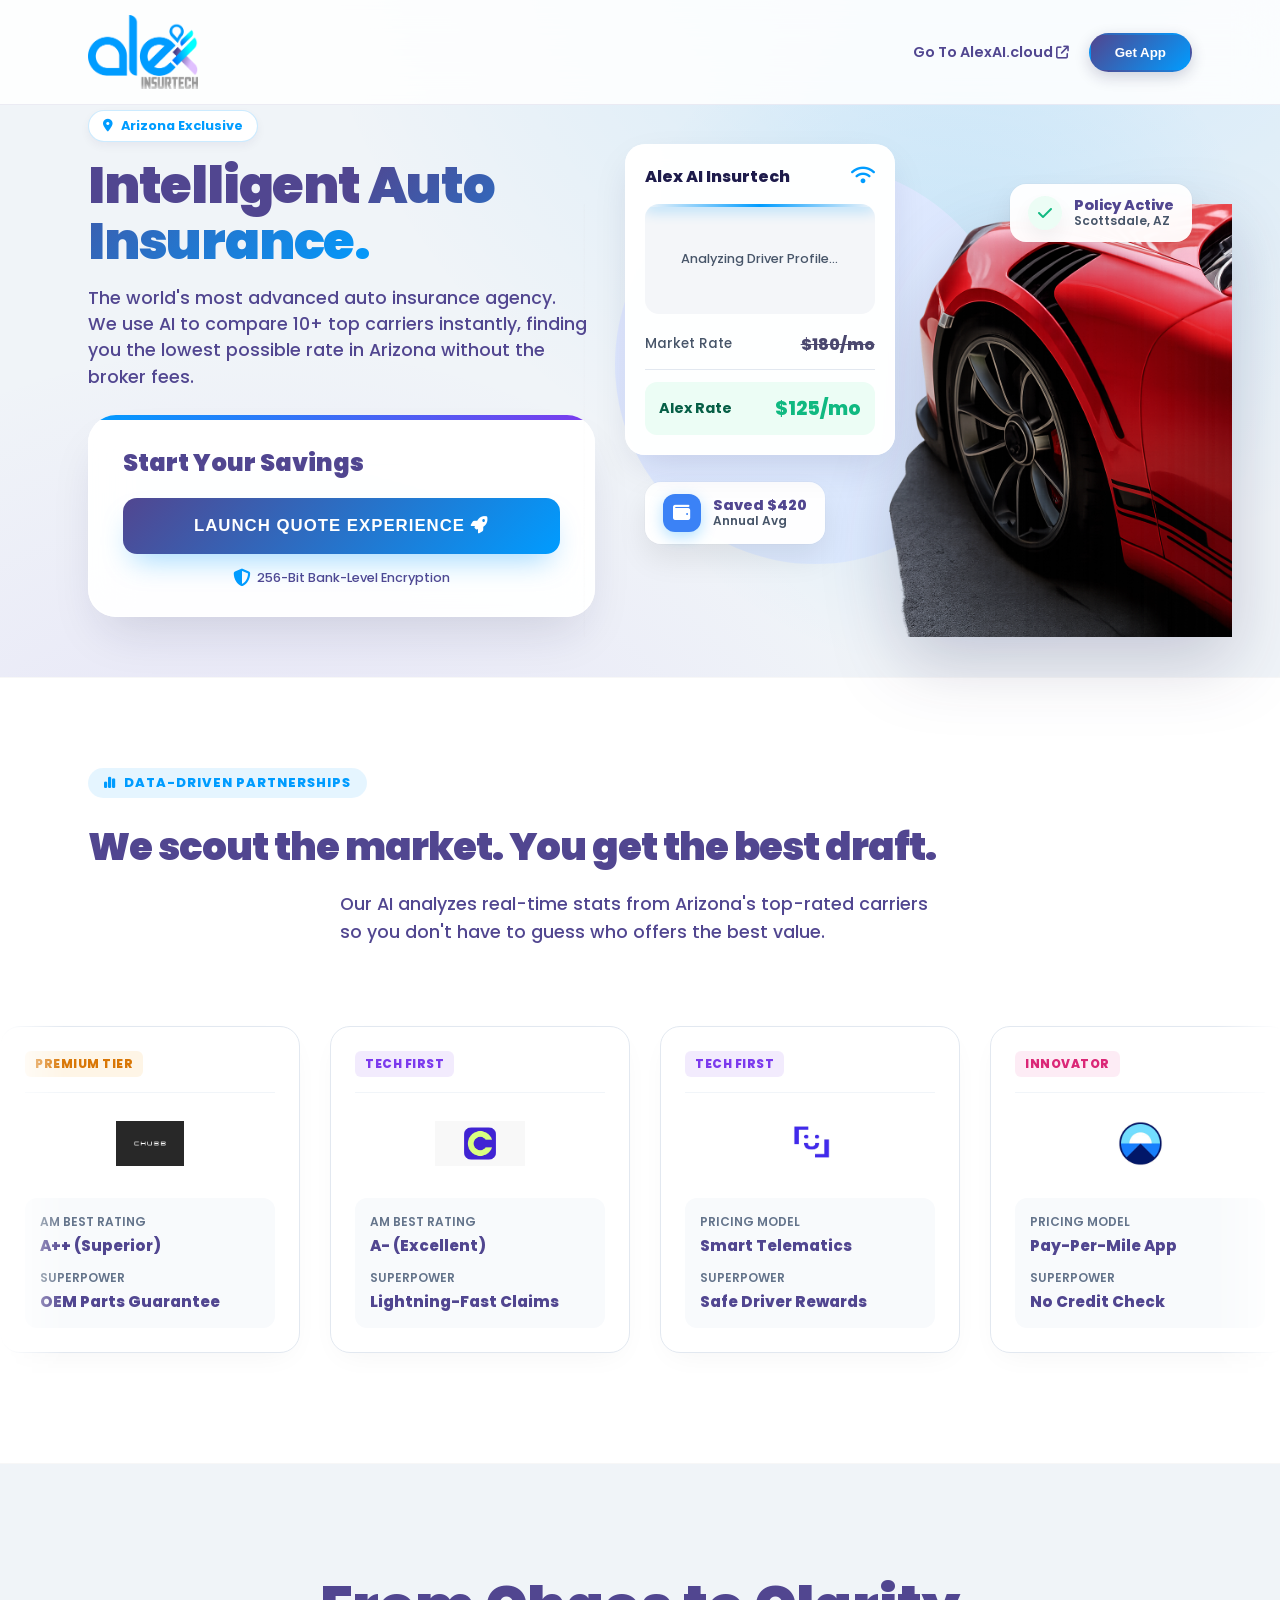
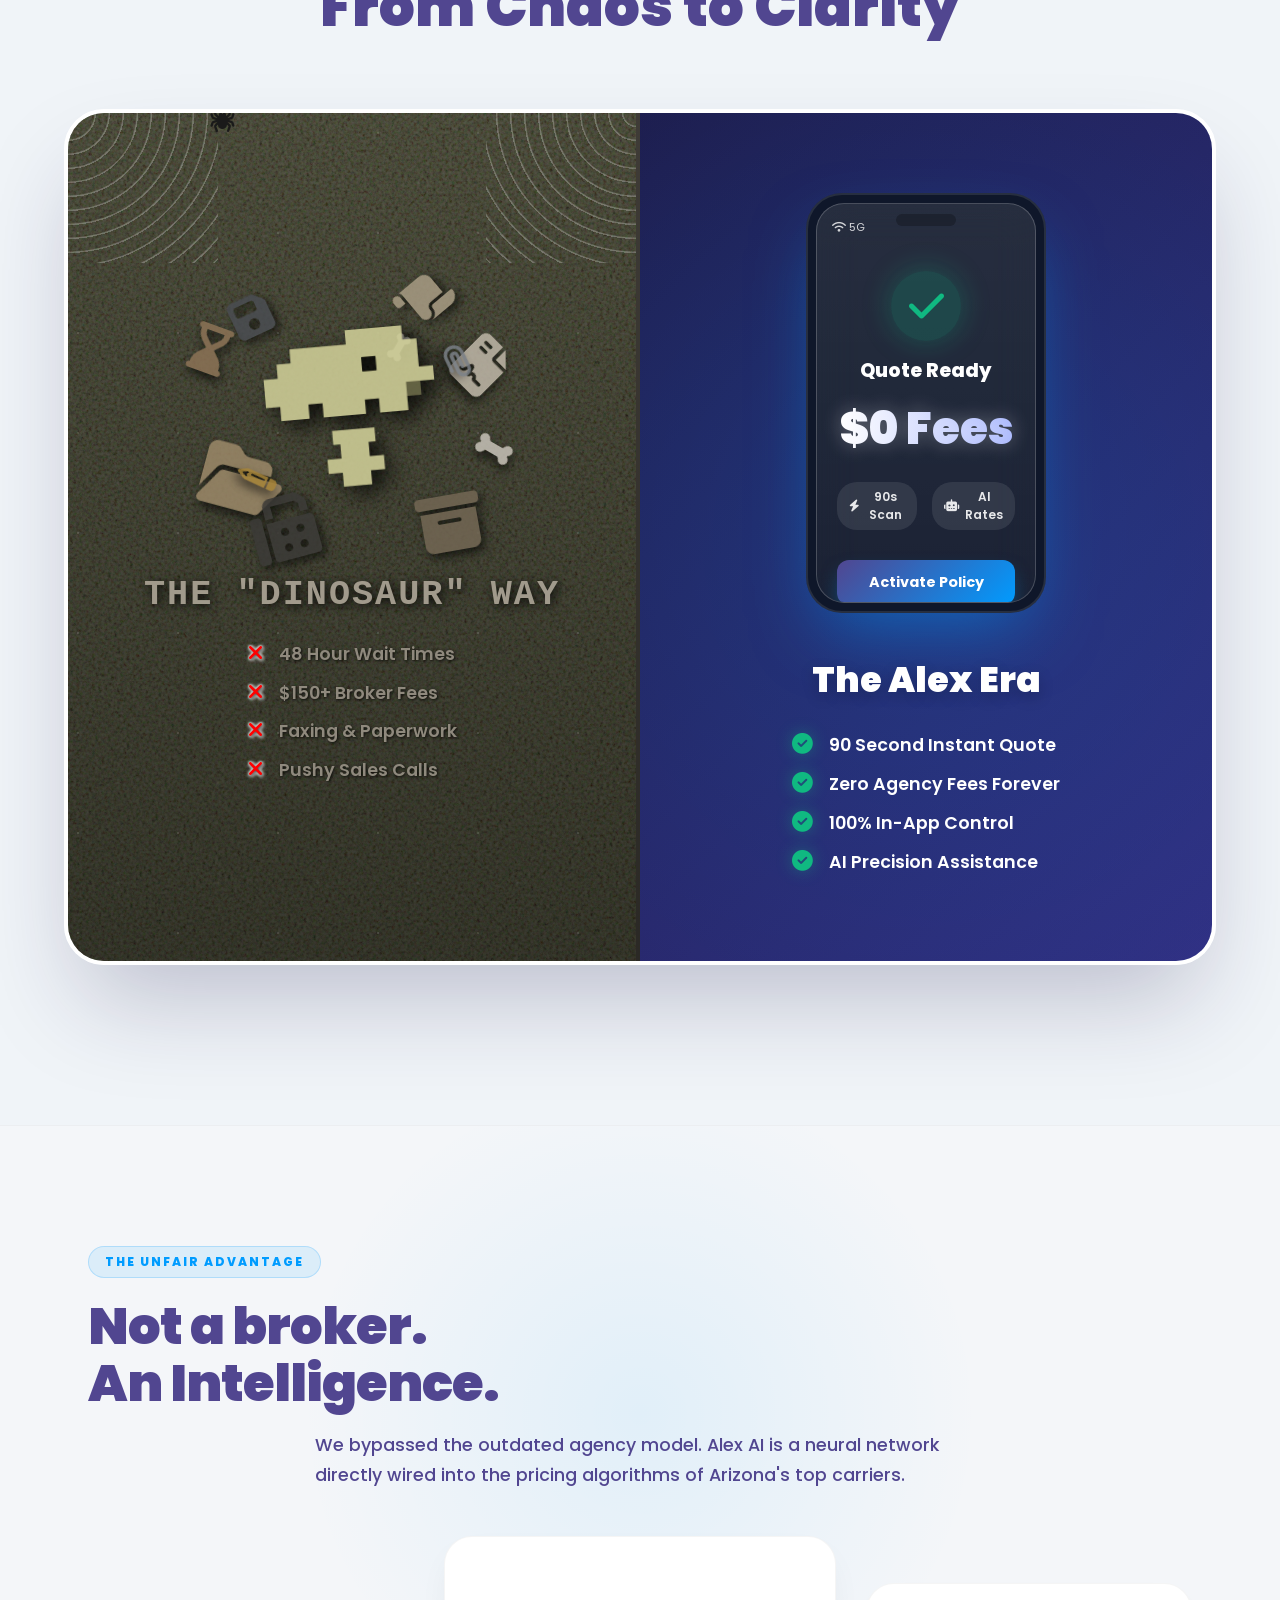
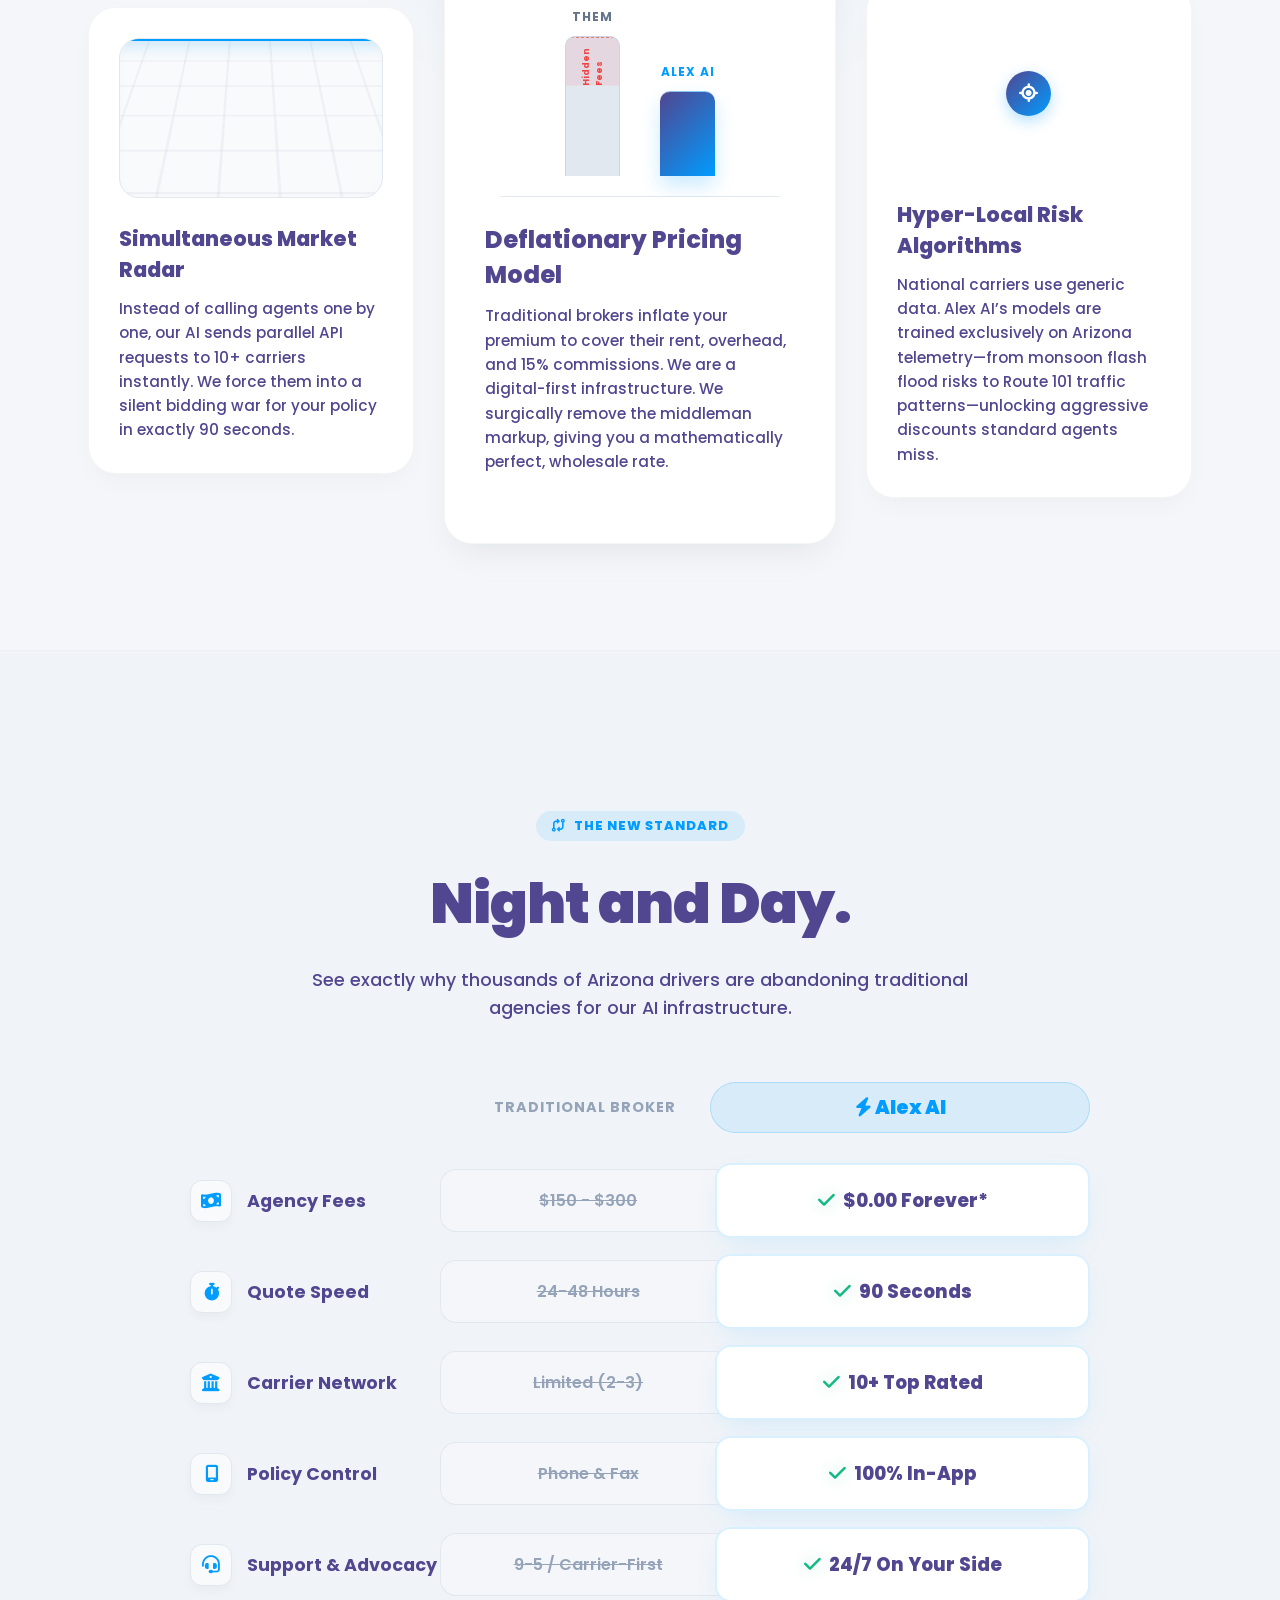
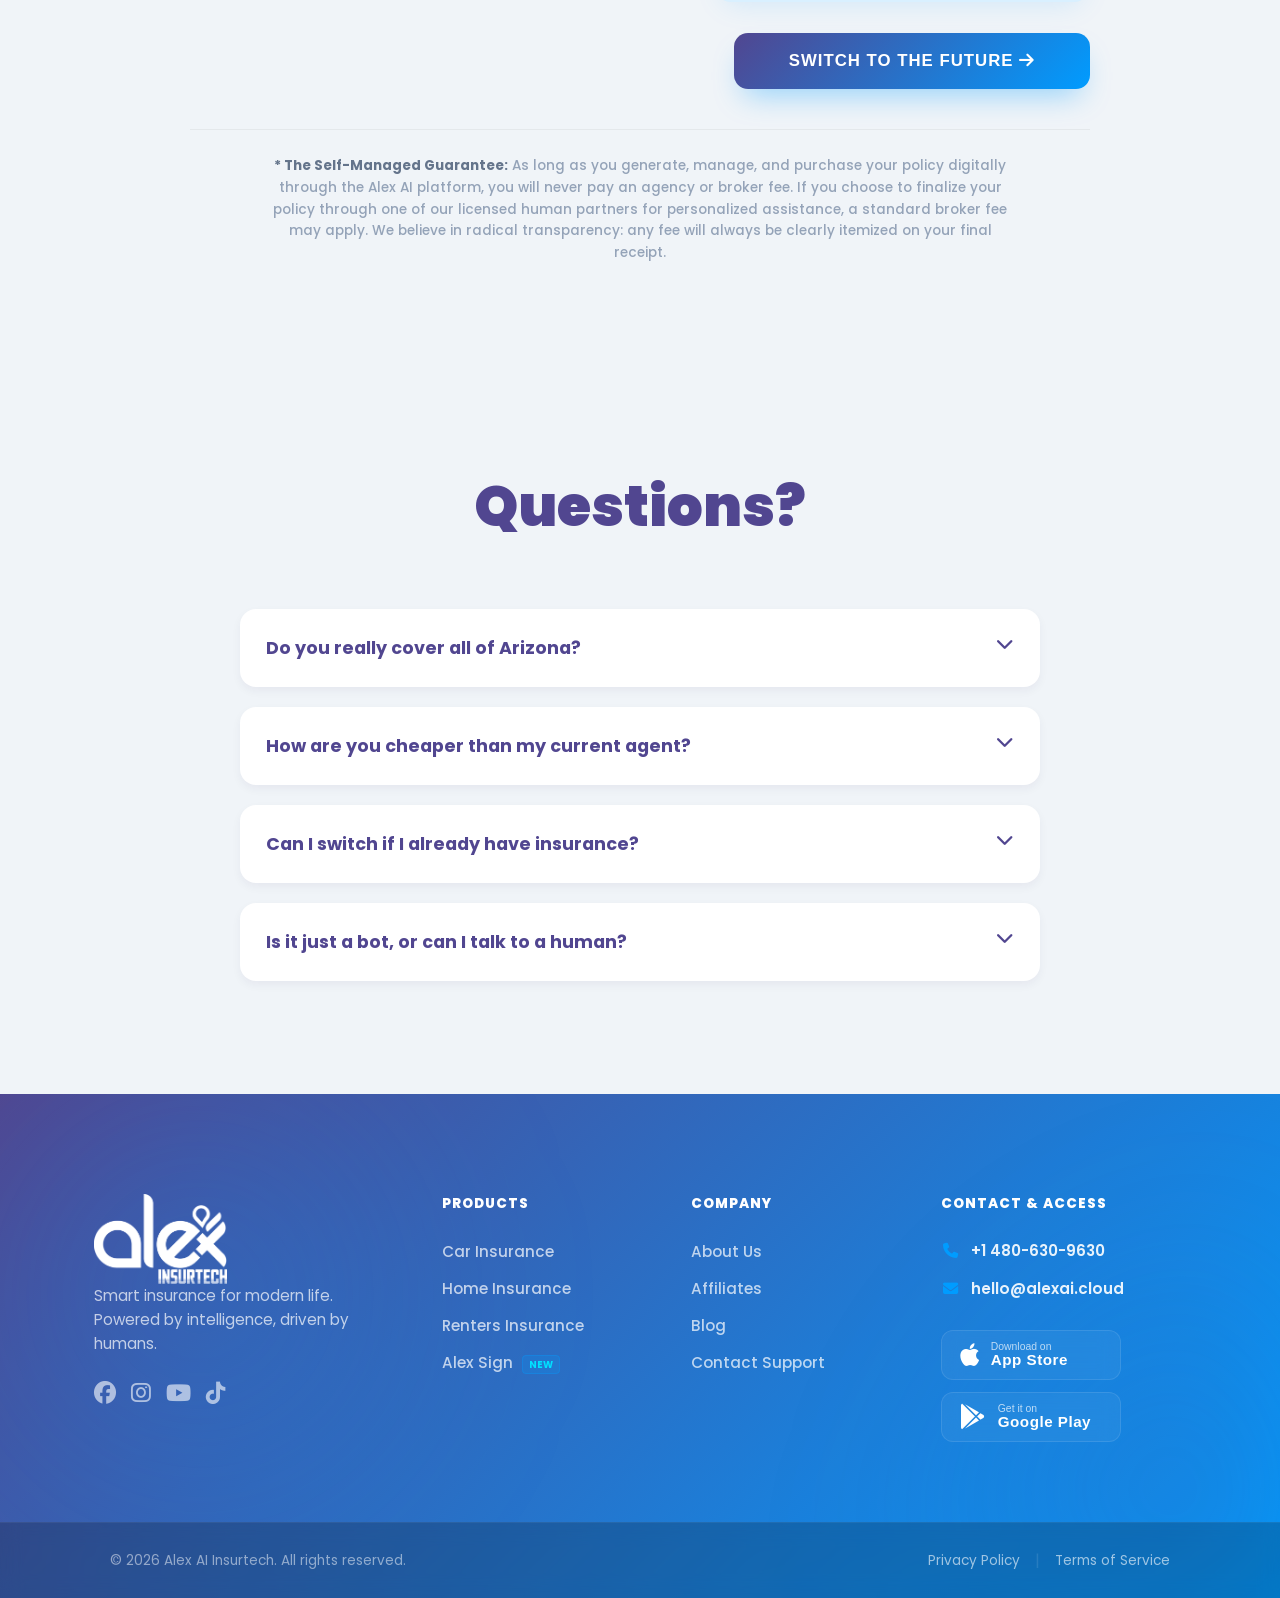
==== index.html @ 61bf3ae1 "Add files via upload" ====
<!DOCTYPE html>
<html lang="en">
<head>
    <meta charset="UTF-8">
    <meta name="viewport" content="width=device-width, initial-scale=1.0, maximum-scale=1.0, user-scalable=no">
    
    <title>Alex AI Insurtech | Insurance For Modern Life</title>
    <meta name="description" content="The world's most advanced auto insurance agency. Exclusive to Arizona. Save 30% in 90 seconds.">
    
    <link href="https://fonts.googleapis.com/css2?family=Poppins:wght@300;400;500;600;700;800;900&display=swap" rel="stylesheet">
    <link href="https://cdnjs.cloudflare.com/ajax/libs/font-awesome/6.4.0/css/all.min.css" rel="stylesheet">

    <link rel="shortcut icon" href="./assets/favicon.ico" type="image/x-icon">

    <link rel="stylesheet" href="./css/style.css">

</head>
<body>

    <nav>
        <div class="container nav-inner">
            <a href="https://alexai.cloud/" class="logo"><img class="logo-main" src="./assets/logo-alex-main.png" alt="Alex AI"></a>
            <div class="nav-actions">
                <a href="https://alexai.cloud" class="link-cloud">Go To AlexAI.cloud <i class="fa-solid fa-arrow-up-right-from-square" style="font-size:0.8rem;"></i></a>
                <button class="btn-nav" onclick="openModal()">Get App</button>
            </div>
        </div>
    </nav>

    <section class="hero">
        <div class="container hero-grid">
            
            <div class="fade-up visible">
                <div class="hero-badge"><i class="fa-solid fa-location-dot"></i> Arizona Exclusive</div>
                <h1 class="hero-title">Intelligent <span class="grad-text">Auto Insurance.</span></h1>
                <p class="hero-sub">The world's most advanced auto insurance agency. We use AI to compare 10+ top carriers instantly, finding you the lowest possible rate in Arizona without the broker fees.</p>
                
                <div class="quote-widget">
                    <h3>Start Your Savings</h3>
                    <form id="quoteForm">                        
                        <button type="submit" class="btn-main">Launch Quote Experience <i class="fa-solid fa-rocket"></i></button>
                    </form>
                    <div style="text-align:center; font-size:0.8rem; color:var(--text-secondary); margin-top:15px; display:flex; align-items:center; justify-content:center; gap:6px; font-weight: 500;">
                        <i class="fa-solid fa-shield-halved" style="color:var(--alex-blue); font-size: 1.1rem;"></i> 256-Bit Bank-Level Encryption
                    </div>
                </div>
            </div>
            
            <div class="visual-wrapper fade-up visible" style="transition-delay: 0.2s;">
                <div class="visual-bg-circle"></div>
                
                <img src="/assets/car-render-3.png" class="car-model" alt="Car">
                
                <div class="premium-scanner-card">
                    <div class="psc-header">
                        <span class="psc-title">Alex AI Insurtech</span>
                        <i class="fa-solid fa-wifi psc-icon"></i>
                    </div>
                    <div class="psc-screen">
                        <div class="psc-scan-line"></div>
                        Analyzing Driver Profile...
                    </div>
                    <div class="psc-row">
                        <span class="psc-label">Market Rate</span>
                        <span class="psc-strike">$180/mo</span>
                    </div>
                    <div class="psc-highlight">
                        <span class="psc-hl-label">Alex Rate</span>
                        <span class="psc-hl-val">$125/mo</span>
                    </div>
                </div>

                <div class="float-stat fs-1">
                    <div class="stat-icon"><i class="fa-solid fa-check"></i></div>
                    <div class="stat-text">
                        <h4>Policy Active</h4>
                        <p>Scottsdale, AZ</p>
                    </div>
                </div>
                
                <div class="float-stat fs-2">
                    <div class="stat-icon"><i class="fa-solid fa-wallet"></i></div>
                    <div class="stat-text">
                        <h4>Saved $420</h4>
                        <p>Annual Avg</p>
                    </div>
                </div>
            </div>
            
        </div>
    </section>

<section class="partners-funnel fade-up">
    <div class="container text-center">
        <span class="pf-badge"><i class="fa-solid fa-chart-simple"></i> DATA-DRIVEN PARTNERSHIPS</span>
        <h2 class="pf-title">We scout the market. You get the best draft.</h2>
        <p class="pf-sub">Our AI analyzes real-time stats from Arizona's top-rated carriers so you don't have to guess who offers the best value.</p>
    </div>

    <div class="pf-track-container">
        <div class="pf-track">
            
            <div class="pf-group">
                <div class="scout-card">
                    <div class="scout-header">
                        <span class="scout-tier tier-gold">Premium Tier</span>
                        <i class="fa-solid fa-shield-check verified-icon"></i>
                    </div>
                    <div class="scout-logo-box"><img src="/assets/Carrier-chubb.jpg" class="scout-logo" alt="Chubb"></div>
                    <div class="scout-stats">
                        <div class="stat-line"><span>AM Best Rating</span> <strong>A++ (Superior)</strong></div>
                        <div class="stat-line"><span>Superpower</span> <strong>OEM Parts Guarantee</strong></div>
                    </div>
                </div>
                
                <div class="scout-card">
                    <div class="scout-header">
                        <span class="scout-tier tier-tech">Tech First</span>
                        <i class="fa-solid fa-shield-check verified-icon"></i>
                    </div>
                    <div class="scout-logo-box"><img src="/assets/Carrier-clearcover.png" class="scout-logo" alt="Clearcover"></div>
                    <div class="scout-stats">
                        <div class="stat-line"><span>AM Best Rating</span> <strong>A- (Excellent)</strong></div>
                        <div class="stat-line"><span>Superpower</span> <strong>Lightning-Fast Claims</strong></div>
                    </div>
                </div>

                <div class="scout-card">
                    <div class="scout-header">
                        <span class="scout-tier tier-tech">Tech First</span>
                        <i class="fa-solid fa-shield-check verified-icon"></i>
                    </div>
                    <div class="scout-logo-box"><img src="/assets/Carrier-covercube-2.jpg" class="scout-logo" alt="Covercube"></div>
                    <div class="scout-stats">
                        <div class="stat-line"><span>Pricing Model</span> <strong>Smart Telematics</strong></div>
                        <div class="stat-line"><span>Superpower</span> <strong>Safe Driver Rewards</strong></div>
                    </div>
                </div>

                <div class="scout-card">
                    <div class="scout-header">
                        <span class="scout-tier tier-innovator">Innovator</span>
                        <i class="fa-solid fa-shield-check verified-icon"></i>
                    </div>
                    <div class="scout-logo-box"><img src="/assets/Carrier-just.jpg" class="scout-logo" alt="Just"></div>
                    <div class="scout-stats">
                        <div class="stat-line"><span>Pricing Model</span> <strong>Pay-Per-Mile App</strong></div>
                        <div class="stat-line"><span>Superpower</span> <strong>No Credit Check</strong></div>
                    </div>
                </div>

                <div class="scout-card">
                    <div class="scout-header">
                        <span class="scout-tier tier-blue">Accessible</span>
                        <i class="fa-solid fa-shield-check verified-icon"></i>
                    </div>
                    <div class="scout-logo-box"><img src="/assets/Carrier-kemper.jpg" class="scout-logo" alt="Kemper"></div>
                    <div class="scout-stats">
                        <div class="stat-line"><span>AM Best Rating</span> <strong>A- (Excellent)</strong></div>
                        <div class="stat-line"><span>Superpower</span> <strong>Forgiving Underwriting</strong></div>
                    </div>
                </div>

                <div class="scout-card">
                    <div class="scout-header">
                        <span class="scout-tier tier-blue">Accessible</span>
                        <i class="fa-solid fa-shield-check verified-icon"></i>
                    </div>
                    <div class="scout-logo-box"><img src="/assets/Carrier-assurance-america.png" class="scout-logo" alt="Assurance America"></div>
                    <div class="scout-stats">
                        <div class="stat-line"><span>Market Focus</span> <strong>Non-Standard Auto</strong></div>
                        <div class="stat-line"><span>Superpower</span> <strong>Instant SR-22 Filings</strong></div>
                    </div>
                </div>

                <div class="scout-card">
                    <div class="scout-header">
                        <span class="scout-tier tier-local">Regional</span>
                        <i class="fa-solid fa-shield-check verified-icon"></i>
                    </div>
                    <div class="scout-logo-box"><img src="/assets/Carrier-aspire.jpg" class="scout-logo" alt="Aspire"></div>
                    <div class="scout-stats">
                        <div class="stat-line"><span>Focus Area</span> <strong>Southwest Drivers</strong></div>
                        <div class="stat-line"><span>Superpower</span> <strong>Aggressive AZ Discounts</strong></div>
                    </div>
                </div>
                
                <div class="scout-card">
                    <div class="scout-header">
                        <span class="scout-tier tier-local">Regional</span>
                        <i class="fa-solid fa-shield-check verified-icon"></i>
                    </div>
                    <div class="scout-logo-box"><img src="/assets/Carrier-commonwealth.jpg" class="scout-logo" alt="Commonwealth Casualty"></div>
                    <div class="scout-stats">
                        <div class="stat-line"><span>Focus Area</span> <strong>Southwest US</strong></div>
                        <div class="stat-line"><span>Superpower</span> <strong>Flexible Payment Plans</strong></div>
                    </div>
                </div>

                <div class="scout-card">
                    <div class="scout-header">
                        <span class="scout-tier tier-blue">Value Tier</span>
                        <i class="fa-solid fa-shield-check verified-icon"></i>
                    </div>
                    <div class="scout-logo-box"><img src="/assets/Carrier-warrior.png" class="scout-logo" alt="Warrior"></div>
                    <div class="scout-stats">
                        <div class="stat-line"><span>Specialty</span> <strong>Second Chances</strong></div>
                        <div class="stat-line"><span>Superpower</span> <strong>Low Down Payments</strong></div>
                    </div>
                </div>
            </div>

            <div class="pf-group" aria-hidden="true">
                <div class="scout-card">
                    <div class="scout-header">
                        <span class="scout-tier tier-gold">Premium Tier</span>
                        <i class="fa-solid fa-shield-check verified-icon"></i>
                    </div>
                    <div class="scout-logo-box"><img src="/assets/Carrier-chubb.jpg" class="scout-logo" alt="Chubb"></div>
                    <div class="scout-stats">
                        <div class="stat-line"><span>AM Best Rating</span> <strong>A++ (Superior)</strong></div>
                        <div class="stat-line"><span>Superpower</span> <strong>OEM Parts Guarantee</strong></div>
                    </div>
                </div>
                
                <div class="scout-card">
                    <div class="scout-header">
                        <span class="scout-tier tier-tech">Tech First</span>
                        <i class="fa-solid fa-shield-check verified-icon"></i>
                    </div>
                    <div class="scout-logo-box"><img src="/assets/Carrier-clearcover.png" class="scout-logo" alt="Clearcover"></div>
                    <div class="scout-stats">
                        <div class="stat-line"><span>AM Best Rating</span> <strong>A- (Excellent)</strong></div>
                        <div class="stat-line"><span>Superpower</span> <strong>Lightning-Fast Claims</strong></div>
                    </div>
                </div>

                <div class="scout-card">
                    <div class="scout-header">
                        <span class="scout-tier tier-tech">Tech First</span>
                        <i class="fa-solid fa-shield-check verified-icon"></i>
                    </div>
                    <div class="scout-logo-box"><img src="/assets/Carrier-covercube-2.jpg" class="scout-logo" alt="Covercube"></div>
                    <div class="scout-stats">
                        <div class="stat-line"><span>Pricing Model</span> <strong>Smart Telematics</strong></div>
                        <div class="stat-line"><span>Superpower</span> <strong>Safe Driver Rewards</strong></div>
                    </div>
                </div>

                <div class="scout-card">
                    <div class="scout-header">
                        <span class="scout-tier tier-innovator">Innovator</span>
                        <i class="fa-solid fa-shield-check verified-icon"></i>
                    </div>
                    <div class="scout-logo-box"><img src="/assets/Carrier-just.jpg" class="scout-logo" alt="Just"></div>
                    <div class="scout-stats">
                        <div class="stat-line"><span>Pricing Model</span> <strong>Pay-Per-Mile App</strong></div>
                        <div class="stat-line"><span>Superpower</span> <strong>No Credit Check</strong></div>
                    </div>
                </div>

                <div class="scout-card">
                    <div class="scout-header">
                        <span class="scout-tier tier-blue">Accessible</span>
                        <i class="fa-solid fa-shield-check verified-icon"></i>
                    </div>
                    <div class="scout-logo-box"><img src="/assets/Carrier-kemper.jpg" class="scout-logo" alt="Kemper"></div>
                    <div class="scout-stats">
                        <div class="stat-line"><span>AM Best Rating</span> <strong>A- (Excellent)</strong></div>
                        <div class="stat-line"><span>Superpower</span> <strong>Forgiving Underwriting</strong></div>
                    </div>
                </div>

                <div class="scout-card">
                    <div class="scout-header">
                        <span class="scout-tier tier-blue">Accessible</span>
                        <i class="fa-solid fa-shield-check verified-icon"></i>
                    </div>
                    <div class="scout-logo-box"><img src="/assets/Carrier-assurance-america.png" class="scout-logo" alt="Assurance America"></div>
                    <div class="scout-stats">
                        <div class="stat-line"><span>Market Focus</span> <strong>Non-Standard Auto</strong></div>
                        <div class="stat-line"><span>Superpower</span> <strong>Instant SR-22 Filings</strong></div>
                    </div>
                </div>

                <div class="scout-card">
                    <div class="scout-header">
                        <span class="scout-tier tier-local">Regional</span>
                        <i class="fa-solid fa-shield-check verified-icon"></i>
                    </div>
                    <div class="scout-logo-box"><img src="/assets/Carrier-aspire.jpg" class="scout-logo" alt="Aspire"></div>
                    <div class="scout-stats">
                        <div class="stat-line"><span>Focus Area</span> <strong>Southwest Drivers</strong></div>
                        <div class="stat-line"><span>Superpower</span> <strong>Aggressive AZ Discounts</strong></div>
                    </div>
                </div>

                <div class="scout-card">
                    <div class="scout-header">
                        <span class="scout-tier tier-local">Regional</span>
                        <i class="fa-solid fa-shield-check verified-icon"></i>
                    </div>
                    <div class="scout-logo-box"><img src="/assets/Carrier-commonwealth.jpg" class="scout-logo" alt="Commonwealth Casualty"></div>
                    <div class="scout-stats">
                        <div class="stat-line"><span>Focus Area</span> <strong>Southwest US</strong></div>
                        <div class="stat-line"><span>Superpower</span> <strong>Flexible Payment Plans</strong></div>
                    </div>
                </div>

                <div class="scout-card">
                    <div class="scout-header">
                        <span class="scout-tier tier-blue">Value Tier</span>
                        <i class="fa-solid fa-shield-check verified-icon"></i>
                    </div>
                    <div class="scout-logo-box"><img src="/assets/Carrier-warrior.png" class="scout-logo" alt="Warrior"></div>
                    <div class="scout-stats">
                        <div class="stat-line"><span>Specialty</span> <strong>Second Chances</strong></div>
                        <div class="stat-line"><span>Superpower</span> <strong>Low Down Payments</strong></div>
                    </div>
                </div>
            </div>

        </div>
    </div>
</section>

<section class="section-py container fade-up">
    <h2 style="text-align:center; font-size:3.5rem; font-weight:900; margin-bottom:60px; color:var(--alex-mid);">From Chaos to Clarity</h2>
    <div class="evo-grid">
        
        <div class="evo-old">
            <div class="dirt-overlay"></div>
            <div class="cracks-overlay"></div>
            <div class="floating-dust"></div>
            <div class="cobweb cobweb-left"></div>
            <div class="cobweb cobweb-right"></div>
            <div class="hanging-spider"><i class="fa-solid fa-spider"></i></div>

            <div class="dino-visual-container">
                
                <i class="fa-solid fa-folder-open trash-item t-folder"></i>
                <i class="fa-solid fa-file-contract trash-item t-contract"></i>
                <i class="fa-solid fa-floppy-disk trash-item t-floppy"></i>
                <i class="fa-solid fa-scroll trash-item t-scroll"></i>
                <i class="fa-solid fa-bone trash-item t-bone-1"></i>
                <i class="fa-solid fa-bone trash-item t-bone-2"></i>

                <svg class="retro-dino-fossil" xmlns="http://www.w3.org/2000/svg" viewBox="0 0 24 24">
                    <path fill="currentColor" d="M12 0h8v2h2v4h2v2h-2v2h-2v2h-4v-2h-2v2H8v-2H6v2H2v-2H0V6h2V4h2V2h8V0zm4 4h-2v2h2V4z M9 14h6v2H9v-2zm1 2h4v2h-4v-2zm-2 2h8v2H8v-2zm2 2h4v2h-4v-2z"/>
                    <rect x="14" y="4" width="2" height="2" fill="rgba(0,0,0,0.4)"/>
                    <rect x="20" y="8" width="2" height="2" fill="rgba(0,0,0,0.4)"/>
                </svg>

                <i class="fa-solid fa-box-archive trash-item t-archive"></i>
                <i class="fa-solid fa-fax trash-item t-fax"></i>
                <i class="fa-solid fa-hourglass-end trash-item t-clock"></i>
                <i class="fa-solid fa-pencil trash-item t-pencil"></i>
                <i class="fa-solid fa-paperclip trash-item t-clip"></i>
            </div>
            
            <div style="position: relative; z-index: 5;">
                <h3 class="dino-title">The "Dinosaur" Way</h3>
                <ul class="dino-list">
                    <li><i class="fa-solid fa-xmark"></i> 48 Hour Wait Times</li>
                    <li><i class="fa-solid fa-xmark"></i> $150+ Broker Fees</li>
                    <li><i class="fa-solid fa-xmark"></i> Faxing & Paperwork</li>
                    <li><i class="fa-solid fa-xmark"></i> Pushy Sales Calls</li>
                </ul>
            </div>
        </div>

        <div class="evo-new">
            <div class="pro-glow"></div>
            <div class="app-mockup-pro">
                <div class="mockup-screen">
                    <div class="screen-header">
                        <div class="screen-notch"></div>
                        <div class="screen-signal"><i class="fa-solid fa-wifi"></i> 5G</div>
                    </div>
                    <div class="screen-content">
                        <div class="success-icon"><i class="fa-solid fa-check"></i></div>
                        <div style="font-size:1.2rem; font-weight:800; margin-bottom: 5px;">Quote Ready</div>
                        <div class="success-price">$0 Fees</div>
                        <div class="screen-mini-row">
                            <span><i class="fa-solid fa-bolt"></i> 90s Scan</span>
                            <span><i class="fa-solid fa-robot"></i> AI Rates</span>
                        </div>
                        <div class="screen-btn">Activate Policy</div>
                    </div>
                </div>
            </div>
            <div style="position: relative; z-index: 2;">
                <h3 style="font-size:2.2rem; font-weight:900; margin-bottom:20px; text-shadow: 0 5px 15px rgba(0,0,0,0.2);">The Alex Era</h3>
                <ul class="alex-list">
                    <li><i class="fa-solid fa-circle-check"></i> 90 Second Instant Quote</li>
                    <li><i class="fa-solid fa-circle-check"></i> Zero Agency Fees Forever</li>
                    <li><i class="fa-solid fa-circle-check"></i> 100% In-App Control</li>
                    <li><i class="fa-solid fa-circle-check"></i> AI Precision Assistance</li>
                </ul>
            </div>
        </div>
        
    </div>
</section>

<section class="neuro-section fade-up">
    <div class="neuro-glow"></div>
    
    <div class="container" style="position: relative; z-index: 10;">
        <div class="neuro-header text-center">
            <span class="neuro-badge">THE UNFAIR ADVANTAGE</span>
            <h2 class="neuro-title">Not a broker.<br>An Intelligence.</h2>
            <p class="neuro-sub">We bypassed the outdated agency model. Alex AI is a neural network directly wired into the pricing algorithms of Arizona's top carriers.</p>
        </div>

        <div class="neuro-grid">
            
            <div class="n-card">
                <div class="n-card-visual">
                    <div class="radar-container">
                        <div class="radar-grid"></div>
                        <div class="radar-laser"></div>
                        <div class="radar-dot d-1"></div>
                        <div class="radar-dot d-2"></div>
                        <div class="radar-dot d-3"></div>
                    </div>
                </div>
                <div class="n-card-body">
                    <h3>Simultaneous Market Radar</h3>
                    <p>Instead of calling agents one by one, our AI sends parallel API requests to 10+ carriers instantly. We force them into a silent bidding war for your policy in exactly 90 seconds.</p>
                </div>
            </div>

            <div class="n-card n-card-tall">
                <div class="n-card-visual visual-graph">
                    <div class="graph-box">
                        <div class="bar-group">
                            <div class="bar-label">Them</div>
                            <div class="bar bar-old">
                                <div class="fee-chunk">Hidden Fees</div>
                            </div>
                        </div>
                        <div class="bar-group">
                            <div class="bar-label" style="color: var(--alex-blue);">Alex AI</div>
                            <div class="bar bar-new"></div>
                        </div>
                    </div>
                </div>
                <div class="n-card-body">
                    <h3>Deflationary Pricing Model</h3>
                    <p>Traditional brokers inflate your premium to cover their rent, overhead, and 15% commissions. We are a digital-first infrastructure. We surgically remove the middleman markup, giving you a mathematically perfect, wholesale rate.</p>
                </div>
            </div>

            <div class="n-card">
                <div class="n-card-visual visual-pulse">
                    <div class="pulse-ring pr-1"></div>
                    <div class="pulse-ring pr-2"></div>
                    <div class="pulse-core"><i class="fa-solid fa-location-crosshairs"></i></div>
                </div>
                <div class="n-card-body">
                    <h3>Hyper-Local Risk Algorithms</h3>
                    <p>National carriers use generic data. Alex AI’s models are trained exclusively on Arizona telemetry—from monsoon flash flood risks to Route 101 traffic patterns—unlocking aggressive discounts standard agents miss.</p>
                </div>
            </div>

        </div>
    </div>
</section>

<section class="section-py container fade-up">
    <div style="text-align:center; max-width: 700px; margin: 0 auto 60px;">
        <span class="pf-badge"><i class="fa-solid fa-code-compare"></i> THE NEW STANDARD</span>
        <h2 style="font-size:3.5rem; font-weight:900; margin-bottom:20px; color:var(--alex-mid); letter-spacing:-1px;">Night and Day.</h2>
        <p style="font-size:1.1rem; color:var(--text-secondary); line-height:1.6; font-weight:500;">See exactly why thousands of Arizona drivers are abandoning traditional agencies for our AI infrastructure.</p>
    </div>

    <div class="matrix-container">
        
        <div class="matrix-header">
            <div class="m-head-old">Traditional Broker</div>
            <div class="m-head-new"><i class="fa-solid fa-bolt"></i> Alex AI</div>
        </div>

        <div class="matrix-row">
            <div class="matrix-label"><div class="m-icon"><i class="fa-solid fa-money-bill-wave"></i></div> Agency Fees</div>
            <div class="matrix-content">
                <div class="matrix-old">$150 - $300</div>
                <div class="matrix-new"><i class="fa-solid fa-check text-green"></i> $0.00 Forever*</div>
            </div>
        </div>

        <div class="matrix-row">
            <div class="matrix-label"><div class="m-icon"><i class="fa-solid fa-stopwatch"></i></div> Quote Speed</div>
            <div class="matrix-content">
                <div class="matrix-old">24-48 Hours</div>
                <div class="matrix-new"><i class="fa-solid fa-check text-green"></i> 90 Seconds</div>
            </div>
        </div>

        <div class="matrix-row">
            <div class="matrix-label"><div class="m-icon"><i class="fa-solid fa-building-columns"></i></div> Carrier Network</div>
            <div class="matrix-content">
                <div class="matrix-old">Limited (2-3)</div>
                <div class="matrix-new"><i class="fa-solid fa-check text-green"></i> 10+ Top Rated</div>
            </div>
        </div>

        <div class="matrix-row">
            <div class="matrix-label"><div class="m-icon"><i class="fa-solid fa-mobile-screen"></i></div> Policy Control</div>
            <div class="matrix-content">
                <div class="matrix-old">Phone & Fax</div>
                <div class="matrix-new"><i class="fa-solid fa-check text-green"></i> 100% In-App</div>
            </div>
        </div>

        <div class="matrix-row">
            <div class="matrix-label"><div class="m-icon"><i class="fa-solid fa-headset"></i></div> Support & Advocacy</div>
            <div class="matrix-content">
                <div class="matrix-old">9-5 / Carrier-First</div>
                <div class="matrix-new"><i class="fa-solid fa-check text-green"></i> 24/7 On Your Side</div>
            </div>
        </div>

        <div class="matrix-cta-row">
            <div class="matrix-label hide-mobile"></div>
            <div class="matrix-content" style="background: transparent; border: none; box-shadow: none;">
                <div class="matrix-old hide-mobile" style="background: transparent; border: none;"></div>
                <div style="flex: 1.3; text-align: center; padding-top: 15px;">
                    <button class="btn-main" onclick="window.location.href='https://rater.alexai.cloud/quote-tool'">Switch to the Future <i class="fa-solid fa-arrow-right"></i></button>
                </div>
            </div>
        </div>

        <div class="matrix-disclaimer">
            <p><strong>* The Self-Managed Guarantee:</strong> As long as you generate, manage, and purchase your policy digitally through the Alex AI platform, you will never pay an agency or broker fee. If you choose to finalize your policy through one of our licensed human partners for personalized assistance, a standard broker fee may apply. We believe in radical transparency: any fee will always be clearly itemized on your final receipt.</p>
        </div>

    </div>
</section>

    <section class="section-py container fade-up">
        <h2 style="text-align:center; font-size:3.5rem; font-weight:900; margin-bottom:60px; color:var(--alex-mid);">Questions?</h2>
        <div class="faq-box">
            <div class="faq-item" onclick="this.classList.toggle('active')">
                <div class="faq-q">Do you really cover all of Arizona? <i class="fa-solid fa-chevron-down"></i></div>
                <div class="faq-a">Yes. From Phoenix to Flagstaff, Tucson to Yuma. Our AI understands the specific driving risks and road conditions of Arizona perfectly to get you the best local rates.</div>
            </div>
            <div class="faq-item" onclick="this.classList.toggle('active')">
                <div class="faq-q">How are you cheaper than my current agent? <i class="fa-solid fa-chevron-down"></i></div>
                <div class="faq-a">We removed the expensive overhead: no physical offices, no commission-hungry agents, no paper. We are digital-first, passing those operational savings directly to you in lower premiums.</div>
            </div>
            <div class="faq-item" onclick="this.classList.toggle('active')">
                <div class="faq-q">Can I switch if I already have insurance? <i class="fa-solid fa-chevron-down"></i></div>
                <div class="faq-a">Absolutely. You can cancel your current policy at any time and receive a pro-rated refund. We even help handle the switch so there's no lapse in coverage.</div>
            </div>
            <div class="faq-item" onclick="this.classList.toggle('active')">
                <div class="faq-q">Is it just a bot, or can I talk to a human? <i class="fa-solid fa-chevron-down"></i></div>
                <div class="faq-a">Get the best of both: AI-driven speed and pricing, backed by a team of licensed, non-commissioned Arizona experts. We're available 24/7 via chat or at 480-630-9630 whenever you need help.</div>
            </div>
        </div>
    </section>

    <footer class="footer-aurora">
        <div class="container">
            <div class="footer-grid">
                
                <div class="footer-col brand-col">
                    <a href="https://arasue-corp.github.io/alexai-web-v3/index.html" class="footer-logo">
                        <img src="./assets/Logo-alexai-main-white.png" alt="Alex AI Logo" class="footer-logo-img">
                    </a>
                    <p class="footer-tagline">
                        Smart insurance for modern life. Powered by intelligence, driven by humans.
                    </p>
                    <div class="footer-social-mini">
                        <a href="https://www.facebook.com/people/Alexai-Insurtech-USA/61573922245346/" target="_blank"><i class="fa-brands fa-facebook"></i></a>
                        <a href="https://www.instagram.com/alexai.insurtech.usa/" target="_blank"><i class="fa-brands fa-instagram"></i></a>
                        <a href="https://www.youtube.com/channel/UCphdQNb7AT5jauTFKYgSh9g" target="_blank"><i class="fa-brands fa-youtube"></i></a>
                        <a href="https://www.tiktok.com/@alexaiinsurtech" target="_blank"><i class="fa-brands fa-tiktok"></i></a>
                    </div>
                </div>

                <div class="footer-col">
                    <h4 class="footer-heading">Products</h4>
                    <ul class="footer-links">
                        <li><a href="https://rater.alexai.cloud/quote-tool">Car Insurance</a></li>
                        <li><a href="https://alexai.cloud/form-homeowners/">Home Insurance</a></li>
                        <li><a href="https://alexai.cloud/form-renters/">Renters Insurance</a></li>
                        <li><a href="https://alexai.cloud/alex-sign/">Alex Sign <span class="badge-new">New</span></a></li>
                    </ul>
                </div>

                <div class="footer-col">
                    <h4 class="footer-heading">Company</h4>
                    <ul class="footer-links">
                        <li><a href="https://www.instagram.com/alexai.insurtech.usa/" target="_blank">About Us</a></li>
                        <li><a href="https://alexai.cloud/ambassador-signup/">Affiliates</a></li>
                        <li><a href="https://alexai.cloud/blog/">Blog</a></li>
                        <li><a href="https://alexai.cloud/contact/">Contact Support</a></li>
                    </ul>
                </div>

                <div class="footer-col contact-col">
                    <h4 class="footer-heading">Contact & Access</h4>
                    <ul class="contact-list">
                        <li><i class="fa-solid fa-phone"></i> <a href="tel:+14806309630">+1 480-630-9630</a></li>
                        <li><i class="fa-solid fa-envelope"></i> <a href="mailto:hello@alexai.cloud">hello@alexai.cloud</a></li>
                    </ul>
                    <div class="footer-app-buttons">
                        <a href="https://apps.apple.com/us/app/alex-ai-insurtech-app/id6752793999" target="_blank">
                            <button class="btn-footer-store">
                                <i class="fa-brands fa-apple"></i>
                                <div class="store-text"><span>Download on</span><strong>App Store</strong></div>
                            </button>
                        </a>
                        <a href="https://play.google.com/store/apps/details?id=cloud.alexai.movil&pcampaignid=web_share" target="_blank">
                            <button class="btn-footer-store">
                                <i class="fa-brands fa-google-play"></i>
                                <div class="store-text"><span>Get it on</span><strong>Google Play</strong></div>
                            </button>
                        </a>
                    </div>
                </div>

            </div>
        </div>

        <div class="footer-bottom">
            <div class="container bottom-flex">
                <div class="copyright-text">&copy; 2026 Alex AI Insurtech. All rights reserved.</div>
                <div class="legal-links">
                    <a href="https://arasue-corp.github.io/alexai-web-v3/privacy-policy/index.html">Privacy Policy</a>
                    <span class="divider">|</span>
                    <a href="https://arasue-corp.github.io/alexai-web-v3/terms-conditions/index.html">Terms of Service</a>
                </div>
            </div>
        </div>
    </footer>


    <div class="modal-overlay" id="appModal" onclick="if(event.target===this)this.classList.remove('open')">
        <div class="modal-content">
            <div class="close-btn" onclick="document.getElementById('appModal').classList.remove('open')"><i class="fa-solid fa-xmark"></i></div>
            <div style="width:100px; height:100px; background:var(--brand-grad); border-radius:30px; margin:0 auto 25px; display:flex; align-items:center; justify-content:center; font-size:3rem; color:white; box-shadow:var(--shadow-glow);">
                <img src="./assets/logo-alex-heart-white.png" class="logo-heart" alt="Alex AI Logo">
            </div>
            <h3 style="font-size:2.2rem; font-weight:900; color:var(--alex-deep); margin-bottom:10px;">Download Alex AI</h3>
            <p style="color:var(--text-secondary); margin-bottom:40px; font-weight:600; font-size:1.1rem;">Your entire policy in your pocket. 24/7 Support.</p>
            <div class="store-grid">
                <a href="#" class="store-btn"><i class="fa-brands fa-apple"></i> <span>App Store</span></a>
                <a href="#" class="store-btn"><i class="fa-brands fa-google-play"></i> <span>Google Play</span></a>
            </div>
        </div>
    </div>

    <div class="fomo-toast" id="fomo">
        <div class="fomo-icon"><i class="fa-solid fa-car-side"></i></div>
        <div>
            <div style="font-weight:900; font-size:1rem; color:var(--alex-deep);">Policy Issued Successfully</div>
            <div style="font-size:0.9rem; font-weight:600; color:var(--text-secondary);" id="fomo-text">Loading...</div>
        </div>
    </div>

    <script src="./js/script.js"></script>
</body>
</html>
---- css/style.css ----
:root {
            /* DEEP BRAND PALETTE */
            --bg-body: #F4F6F9;
            --bg-glass: rgba(255, 255, 255, 0.7);
            
            --alex-deep: #1E1B4B;  /* Deep Indigo/Purple */
            --alex-mid: #514690;   /* Medium Purple */
            --alex-blue: #009CFF;  /* Bright Blue */
            --alex-accent: #7C3AED; /* Vibrant Purple */
            
            --brand-grad: linear-gradient(135deg, var(--alex-mid) 0%, var(--alex-blue) 100%);
            --brand-grad-dark: linear-gradient(135deg, #1E1B4B 0%, #433878 100%);
            
            /* SHADOWS & DEPTH */
            --shadow-xs: 0 4px 10px rgba(30, 27, 75, 0.05);
            --shadow-float: 0 30px 60px -12px rgba(81, 70, 144, 0.25), 0 0 0 1px rgba(255,255,255,0.5) inset;
            --shadow-glow: 0 0 40px rgba(0, 156, 255, 0.3);
            
            --ease-elastic: cubic-bezier(0.34, 1.56, 0.64, 1);
        }

        a {
            text-decoration: none;
            color: inherit;
            transition: all 0.3s ease;
        }

        /* --- GLOBAL RESET --- */
        * { margin: 0; padding: 0; box-sizing: border-box; }
        html { scroll-behavior: smooth; }
        
        /* --- CAMBIO APLICADO AQUÍ --- */
        body { 
            background-color: #F0F4F8; /* Color base sólido más premium */
            /* Luces volumétricas sutiles en lugar del grid */
            background-image: 
                radial-gradient(circle at 80% -20%, rgba(0, 156, 255, 0.15), transparent 50%),
                radial-gradient(circle at 20% 120%, rgba(124, 58, 237, 0.12), transparent 50%);
            background-attachment: fixed; /* El fondo se queda fijo al hacer scroll */
            background-size: cover;
            
            font-family: 'Poppins', sans-serif; color: var(--alex-mid);
            overflow-x: hidden;
        }
        /* --------------------------- */

        /* --- UTILITIES --- */
        .container { max-width: 1200px; margin: 0 auto; padding: 0 24px; position: relative; z-index: 2; }
        .grad-text { background: var(--brand-grad); -webkit-background-clip: text; -webkit-text-fill-color: transparent; }
        .section-py { padding: 100px 0; position: relative; }
        
        /* Animation Classes */
        .fade-up { opacity: 0; transform: translateY(40px); transition: all 0.8s var(--ease-elastic); }
        .fade-up.visible { opacity: 1; transform: translateY(0); }
        
        /* --- HEADER --- */
        nav {
            position: fixed; top: 0; width: 100%; z-index: 1000; padding: 15px 0;
            background: rgba(255, 255, 255, 0.85); backdrop-filter: blur(20px);
            border-bottom: 1px solid rgba(81, 70, 144, 0.1);
        }
        .nav-inner { display: flex; justify-content: space-between; align-items: center; }
        .logo { font-size: 1.6rem; font-weight: 900; display: flex; align-items: center; gap: 10px; color: var(--alex-mid); text-decoration: none; }
        .logo i { color: var(--alex-blue); font-size: 1.4rem; }
        
        .nav-actions { display: flex; align-items: center; gap: 20px; }
        .link-cloud { font-weight: 600; color: var(--alex-mid); text-decoration: none; font-size: 0.9rem; transition: 0.3s; }
        .btn-nav {
            background: var(--brand-grad); color: white; padding: 10px 24px; border-radius: 50px;
            font-weight: 600; text-decoration: none; transition: 0.3s; border: 2px solid transparent;
            box-shadow: 0 5px 15px rgba(30, 27, 75, 0.2);
        }

        /* --- HERO SECTION --- */
        .hero { 
            padding: 110px 0 60px; /* Padding reducido para evitar scroll */
            position: relative; 
            overflow: visible; /* Permite que el auto "flote" libremente */
        }

        /* Luces volumétricas sutiles detrás del Hero */
        .hero::before {
            content: ''; position: absolute; top: -10%; right: -5%; width: 800px; height: 800px;
            background: radial-gradient(circle, rgba(0, 156, 255, 0.12), transparent 60%); 
            z-index: 0; pointer-events: none;
        }

        .hero-grid { 
            display: grid; 
            grid-template-columns: 1fr 1.1fr; 
            gap: 40px; /* Más pegado */
            align-items: center; 
            position: relative; 
            z-index: 2; 
        }
        
        /* --- TEXTO IZQUIERDO --- */
        .hero-badge {
            background: white; padding: 6px 14px; border-radius: 50px; border: 1px solid rgba(0, 156, 255, 0.2);
            display: inline-flex; align-items: center; gap: 8px; font-weight: 700; color: var(--alex-blue);
            font-size: 0.8rem; margin-bottom: 15px; box-shadow: var(--shadow-xs);
        }
        .hero-badge i { animation: pulse 2s infinite; }
        @keyframes pulse { 0% { opacity: 1; } 50% { opacity: 0.5; } 100% { opacity: 1; } }
        
        h1.hero-title {
            font-size: clamp(2.4rem, 4vw, 3.8rem); /* Escala perfectamente, no tan gigante */
            line-height: 1.1; font-weight: 900; margin-bottom: 15px;
            color: var(--alex-mid); letter-spacing: -1.2px;
        }
        p.hero-sub { 
            font-size: 1.1rem; color: var(--text-secondary); margin-bottom: 25px; 
            line-height: 1.5; max-width: 500px; font-weight: 500; 
        }

        /* --- FORMULARIO PREMIUM (COMPRIMIDO) --- */
        .quote-widget {
            background: rgba(255, 255, 255, 0.95);
            backdrop-filter: blur(20px); -webkit-backdrop-filter: blur(20px);
            padding: 30px 35px; /* Padding ajustado para ahorrar espacio vertical */
            border-radius: 28px;
            box-shadow: 0 25px 50px -15px rgba(30, 27, 75, 0.15), 0 0 0 1px rgba(255,255,255,0.8) inset;
            position: relative; z-index: 5; overflow: hidden;
        }
        .quote-widget::after {
            content: ''; position: absolute; top: 0; left: 0; width: 100%; height: 5px; 
            background: linear-gradient(90deg, var(--alex-blue), var(--alex-accent));
        }
        .quote-widget h3 { font-size: 1.5rem; font-weight: 900; margin-bottom: 18px; color: var(--alex-mid); }
        .form-label { font-weight: 700; font-size: 0.8rem; color: var(--alex-mid); margin-bottom: 6px; display: block; }
        .form-input {
            width: 100%; padding: 14px 16px; border-radius: 14px; border: 2px solid #E2E8F0;
            background: #F8FAFC; color: var(--alex-deep); font-weight: 600; font-family: 'Poppins', sans-serif;
            font-size: 0.95rem; outline: none; margin-bottom: 15px; transition: all 0.3s ease;
        }
        .form-input:focus { border-color: var(--alex-blue); background: white; box-shadow: 0 0 0 4px rgba(0, 156, 255, 0.15); }

        /* Botón CTA Formulario */
        .btn-main {
            width: 100%; padding: 18px; border-radius: 14px; border: none; cursor: pointer;
            background: var(--brand-grad); color: white; font-weight: 800; font-size: 1.05rem;
            box-shadow: 0 15px 30px -10px rgba(0, 156, 255, 0.4);
            position: relative; overflow: hidden; text-transform: uppercase; letter-spacing: 1px;
            transition: transform 0.3s cubic-bezier(0.34, 1.56, 0.64, 1);
        }
        .btn-main:hover { transform: translateY(-3px); box-shadow: 0 20px 40px -10px rgba(0, 156, 255, 0.6); }
        .btn-main::after {
            content: ''; position: absolute; top: 0; left: -100%; width: 50%; height: 100%;
            background: linear-gradient(90deg, transparent, rgba(255,255,255,0.4), transparent);
            animation: shimmer 3s infinite;
        }
        
        @keyframes shimmer { 0% { left: -100%; } 20% { left: 100%; } 100% { left: 100%; } }

        /* --- VISUAL DERECHO (AUTO + ESCANER + LABELS) --- */
        .visual-wrapper { 
            position: relative; height: 420px; /* Altura controlada para no empujar el scroll */
            display: flex; align-items: center; justify-content: center; perspective: 1000px; 
        }

        /* Fondo circular suave */
        .visual-bg-circle {
            position: absolute; width: 400px; height: 400px; border-radius: 50%;
            background: linear-gradient(135deg, #E0E7FF 0%, #DBEAFE 100%);
            left: -20px; top: 50%; transform: translateY(-50%); z-index: 1;
        }

        @keyframes pulse-circle { 0% { transform: scale(0.95); opacity: 0.8; } 100% { transform: scale(1.05); opacity: 1; } }

        /* Coche adaptado al nuevo tamaño */
        .car-model {
            width: 135%; max-width: 650px; position: absolute; right: -40px; top: 50px; z-index: 5;
            filter: drop-shadow(0 25px 35px rgba(30,27,75,0.2)) brightness(1.05);
            animation: floatPremiumCar 6s ease-in-out infinite;
        }
        @keyframes floatPremiumCar { 0%, 100% { transform: translateY(0); } 50% { transform: translateY(-10px); } }
        
        /* Etiquetas Flotantes Premium */
        .float-stat {
            position: absolute; background: rgba(255, 255, 255, 0.95); backdrop-filter: blur(12px);
            padding: 12px 18px; border-radius: 16px;
            box-shadow: 0 15px 30px rgba(0,0,0,0.08), 0 0 0 1px rgba(0,0,0,0.02);
            z-index: 15; display: flex; align-items: center; gap: 12px;
            transition: transform 0.3s ease; cursor: default;
        }
        .float-stat:hover { transform: translateY(-4px) scale(1.02); }
        .fs-1 { top: 30px; right: 0px; animation: floatBadge 5s infinite ease-in-out; }
        .fs-2 { bottom: 30px; left: 10px; animation: floatBadge 7s infinite ease-in-out reverse; }
        @keyframes floatBadge { 0%, 100% { transform: translateY(0); } 50% { transform: translateY(-8px); } }
        
        .stat-icon { 
            width: 54px; height: 54px; border-radius: 16px; 
            display: flex; align-items: center; justify-content: center; 
            font-size: 1.6rem; /* Icono mucho más grande */
            box-shadow: 0 10px 20px rgba(0,0,0,0.05);
        }

        .fs-1 .stat-icon { width: 34px; height: 34px; background: #ECFDF5; color: #10B981; border-radius: 50%; display: flex; align-items: center; justify-content: center; font-size: 1rem; }
        .fs-2 .stat-icon { width: 38px; height: 38px; background: #3B82F6; color: white; border-radius: 12px; display: flex; align-items: center; justify-content: center; font-size: 1.1rem; box-shadow: 0 5px 15px rgba(0,156,255,0.3); }
        .stat-text h4 { font-weight: 800; font-size: 0.9rem; color: var(--alex-mid); margin-bottom: 2px; line-height: 1; }
        .stat-text p { font-size: 0.75rem; font-weight: 600; color: #475569; margin: 0; line-height: 1; }

        /* El Escáner Replicado (Proporcional al nuevo tamaño) */
        .premium-scanner-card {
            position: absolute; top: -10px; left: -10px; width: 270px;
            background: rgba(255, 255, 255, 0.97); backdrop-filter: blur(10px);
            border-radius: 20px; padding: 20px;
            box-shadow: 0 15px 40px -10px rgba(30, 27, 75, 0.15), 0 0 0 1px rgba(255,255,255,0.6) inset;
            z-index: 20; animation: floatScanner 7s ease-in-out infinite alternate;
        }
        @keyframes floatScanner { 0%, 100% { transform: translateY(0); } 50% { transform: translateY(12px); } }

        .psc-header { display: flex; justify-content: space-between; align-items: center; margin-bottom: 15px; }
        .psc-title { font-weight: 800; font-size: 1rem; color: #1E1B4B; }
        .psc-icon { color: #009CFF; font-size: 1.2rem; }

        .psc-screen {
            background: #F4F6F9; border-radius: 14px; height: 110px;
            display: flex; align-items: center; justify-content: center;
            color: #475569; font-size: 0.8rem; font-weight: 500;
            margin-bottom: 18px; position: relative; overflow: hidden;
        }
        .psc-scan-line {
            position: absolute; top: 0; left: 0; width: 100%; height: 3px;
            background: linear-gradient(90deg, transparent, #009CFF, transparent);
            box-shadow: 0 0 15px #009CFF; animation: scanLine 2s infinite linear;
        }
        @keyframes scanLine { 0% { top: 0; opacity: 0; } 10% { opacity: 1; } 90% { opacity: 1; } 100% { top: 100%; opacity: 0; } }

        .psc-row { display: flex; justify-content: space-between; align-items: center; margin-bottom: 12px; border-bottom: 1px solid #E2E8F0; padding-bottom: 12px; }
        .psc-label { color: #475569; font-size: 0.85rem; font-weight: 500; }
        .psc-strike { text-decoration: line-through; color: #1E1B4B; font-weight: 800; font-size: 1rem; opacity: 0.8; }

        .psc-highlight {
            background: #ECFDF5; border-radius: 12px; padding: 12px 14px;
            display: flex; justify-content: space-between; align-items: center;
        }
        .psc-hl-label { color: #065F46; font-weight: 700; font-size: 0.9rem; }
        .psc-hl-val { color: #10B981; font-weight: 800; font-size: 1.2rem; }

        /* Responsive del Hero */
        @media (max-width: 900px) {
            .hero { padding: 100px 0 50px; overflow: hidden; }
            .hero-grid { grid-template-columns: 1fr; gap: 40px; text-align: center; }
            .quote-widget { margin: 0 auto; max-width: 100%; padding: 25px; }
            .visual-wrapper { height: 380px; margin-bottom: 20px; }
            .car-model { width: 120%; right: auto; max-width: 500px; top: 40px; }
            .premium-scanner-card { left: 50%; transform: translateX(-50%); width: 280px; top: -10px; animation: none;}
            .fs-1 { top: 10px; right: 0; }
            .fs-2 { bottom: 10px; left: 0; }
        }
        
        @keyframes spin { from { transform: rotate(0deg); } to { transform: rotate(360deg); } }
        @keyframes floatCar { 0%, 100% { transform: translateY(0); } 50% { transform: translateY(-15px); } }
        @keyframes float { 0%, 100% { transform: translateY(0); } 50% { transform: translateY(-10px); } }

/* =========================================
   SCOUT CARDS (BASEBALL CARD STYLE)
   ========================================= */
.partners-funnel {
    background-color: #FFFFFF;
    padding: 90px 0;
    border-top: 1px solid rgba(0,0,0,0.03);
    border-bottom: 1px solid rgba(0,0,0,0.03);
    overflow: hidden;
    position: relative;
}

/* Copy Comercial */
.pf-badge {
    display: inline-flex; align-items: center; gap: 8px;
    background: rgba(0, 156, 255, 0.1); color: var(--alex-blue);
    padding: 6px 16px; border-radius: 50px; font-weight: 800;
    font-size: 0.8rem; letter-spacing: 1px; margin-bottom: 20px;
}
.pf-title {
    font-size: clamp(2rem, 3vw, 2.8rem); font-weight: 900;
    color: var(--alex-mid); margin-bottom: 15px; letter-spacing: -1px;
}
.pf-sub {
    font-size: 1.1rem; color: var(--text-secondary); max-width: 600px;
    margin: 0 auto 60px; font-weight: 500; line-height: 1.6;
}

/* Contenedor del Carrusel */
.pf-track-container {
    width: 100%; max-width: 1600px; margin: 0 auto;
    position: relative; padding: 20px 0;
    -webkit-mask-image: linear-gradient(to right, transparent, black 5%, black 95%, transparent);
    mask-image: linear-gradient(to right, transparent, black 5%, black 95%, transparent);
}

.pf-track {
    display: flex; width: max-content;
    animation: scrollScoutCards 50s linear infinite;
}
.pf-track-container:hover .pf-track { animation-play-state: paused; } 

.pf-group {
    display: flex; gap: 30px; padding-right: 30px; 
}

/* --- LA TARJETA DE "BEISBOL" (SCOUT CARD) --- */
.scout-card {
    background: #FFFFFF;
    border: 1px solid #E2E8F0;
    border-radius: 20px;
    width: 300px;
    padding: 24px;
    box-shadow: 0 10px 30px -10px rgba(15, 23, 42, 0.05);
    transition: all 0.4s cubic-bezier(0.34, 1.56, 0.64, 1);
    cursor: pointer;
    display: flex; flex-direction: column;
}
.scout-card:hover {
    transform: translateY(-8px);
    box-shadow: 0 20px 40px -10px rgba(0, 156, 255, 0.15);
    border-color: rgba(0, 156, 255, 0.3);
}

/* Cabecera de la tarjeta (Categoría) */
.scout-header {
    display: flex; justify-content: space-between; align-items: center;
    margin-bottom: 20px; padding-bottom: 15px;
    border-bottom: 1px solid #F1F5F9;
}
.scout-tier {
    font-size: 0.75rem; font-weight: 800; text-transform: uppercase; letter-spacing: 0.5px;
    padding: 4px 10px; border-radius: 6px;
}
/* Distintos colores para distintas categorías */
.tier-gold { background: rgba(245, 158, 11, 0.1); color: #D97706; }
.tier-blue { background: rgba(59, 130, 246, 0.1); color: #2563EB; }
.tier-tech { background: rgba(124, 58, 237, 0.1); color: #7C3AED; }
.tier-local { background: rgba(16, 185, 129, 0.1); color: #059669; }
.tier-innovator { background: rgba(236, 72, 153, 0.1); color: #DB2777; }

.verified-icon { color: #009CFF; font-size: 1.1rem; }

/* El "Jugador" (El Logo) */
.scout-logo-box {
    height: 60px; display: flex; align-items: center; justify-content: center;
    margin-bottom: 25px;
}
.scout-logo {
    max-height: 45px; max-width: 100%; object-fit: contain;
}

/* Las Estadísticas (Stats) */
.scout-stats {
    display: flex; flex-direction: column; gap: 12px;
    background: #F8FAFC; padding: 15px; border-radius: 12px;
}
.stat-line {
    display: flex; flex-direction: column; gap: 3px;
}
.stat-line span {
    font-size: 0.75rem; font-weight: 600; color: #64748B; text-transform: uppercase;
}
.stat-line strong {
    font-size: 0.95rem; font-weight: 800; color: var(--alex-mid);
}

@keyframes scrollScoutCards { 0% { transform: translateX(0); } 100% { transform: translateX(-50%); } }

/* Responsive Mobile */
@media (max-width: 900px) {
    .pf-title { font-size: 2rem; }
    .scout-card { width: 260px; padding: 20px; }
    .pf-group { gap: 20px; padding-right: 20px; }
}

/* =========================================
   EVOLUTION GRID (CEMENTERIO CON CUELLO Y BASURA)
   ========================================= */
.evo-grid { 
    display: grid; grid-template-columns: 1fr 1fr; gap: 0; 
    border-radius: 40px; overflow: hidden; 
    box-shadow: 0 50px 100px -20px rgba(30, 27, 75, 0.25);
    border: 4px solid white;
}

/* --- LADO IZQUIERDO: THE DINOSAUR WAY (Miserable) --- */
.evo-old {
    background: linear-gradient(to bottom, #5a554e, #3d3a35);
    padding: 80px 50px; position: relative; overflow: hidden;
    display: flex; flex-direction: column; justify-content: center; align-items: center; text-align: center;
    border-right: 4px solid rgba(0,0,0,0.3);
}

/* CAPAS DE SUCIEDAD Y TELARAÑAS */
.dirt-overlay {
    position: absolute; inset: 0; opacity: 0.9; mix-blend-mode: overlay;
    background-image: url("data:image/svg+xml,%3Csvg viewBox='0 0 200 200' xmlns='http://www.w3.org/2000/svg'%3E%3Cfilter id='noiseFilter'%3E%3CfeTurbulence type='fractalNoise' baseFrequency='0.9' numOctaves='4' stitchTiles='stitch'/%3E%3C/filter%3E%3Crect width='100%25' height='100%25' filter='url(%23noiseFilter)'/%3E%3C/svg%3E");
    filter: sepia(60%) hue-rotate(40deg) brightness(50%) contrast(200%); z-index: 1; pointer-events: none;
}
.cracks-overlay {
    position: absolute; inset: 0; opacity: 0.3; mix-blend-mode: soft-light;
    background: repeating-linear-gradient(45deg, rgba(0,0,0,0.2) 0px, rgba(0,0,0,0.2) 2px, transparent 2px, transparent 15px); z-index: 1; pointer-events: none;
}
.cobweb {
    position: absolute; width: 150px; height: 150px; z-index: 4; pointer-events: none; opacity: 0.6;
    background: repeating-radial-gradient(circle at top left, transparent, transparent 12px, rgba(255,255,255,0.4) 13px, rgba(255,255,255,0.4) 14px);
}
.cobweb-left { top: 0; left: 0; } .cobweb-right { top: 0; right: 0; transform: scaleX(-1); }
.floating-dust {
    position: absolute; inset: 0; opacity: 0.5; pointer-events: none; z-index: 4;
    background-image: url("data:image/svg+xml,%3Csvg version='1.1' xmlns='http://www.w3.org/2000/svg' width='100' height='100'%3E%3Ccircle cx='10' cy='20' r='1' fill='rgba(255,255,255,0.3)'/%3E%3Ccircle cx='50' cy='70' r='1.5' fill='rgba(255,255,255,0.1)'/%3E%3C/svg%3E");
    animation: dustFloat 15s linear infinite;
}
@keyframes dustFloat { from { background-position: 0 0; } to { background-position: 100px -100px; } }
.hanging-spider {
    position: absolute; top: -10px; left: 25%; font-size: 1.5rem; color: #1a1a1a;
    z-index: 5; animation: spiderSwing 5s ease-in-out infinite alternate;
}
.hanging-spider::before { content: ''; position: absolute; top: -100px; left: 50%; width: 1px; height: 100px; background: rgba(255,255,255,0.3); }
@keyframes spiderSwing { 0% { transform: translateY(0) rotate(3deg); } 100% { transform: translateY(20px) rotate(-3deg); } }


/* --- CONTENEDOR VISUAL DEL CEMENTERIO --- */
.dino-visual-container {
    /* Aumenté un poco la altura para el cuello */
    position: relative; width: 260px; height: 240px; margin-bottom: 30px; z-index: 5;
    display: flex; align-items: center; justify-content: center;
}

/* LA NUEVA IMAGEN DEL CRÁNEO CON CUELLO (SVG) */
.retro-dino-fossil {
    width: 180px; height: auto;
    color: #c7c2b8; /* Color base hueso claro */
    filter: 
        sepia(80%) brightness(80%) contrast(150%) hue-rotate(30deg)
        drop-shadow(5px 5px 8px rgba(0,0,0,0.8));
    transform: rotate(-5deg); position: relative; z-index: 10;
    opacity: 0.9;
}

/* --- CONTENEDOR VISUAL DEL CEMENTERIO --- */
.dino-visual-container {
    position: relative; width: 280px; height: 260px; margin-bottom: 30px; z-index: 5;
    display: flex; align-items: center; justify-content: center;
}

/* LA IMAGEN DEL CRÁNEO CON CUELLO */
.retro-dino-fossil {
    width: 170px; height: auto;
    color: #c7c2b8; /* Color base hueso claro */
    filter: 
        sepia(70%) brightness(80%) contrast(140%) hue-rotate(20deg)
        drop-shadow(8px 8px 10px rgba(0,0,0,0.8)); /* Sombra pesada */
    transform: rotate(-5deg); position: relative; z-index: 5;
}

/* =========================================
   EL BASURERO BUROCRÁTICO (Papeles, faxes, etc)
   ========================================= */
.trash-item {
    position: absolute;
    /* Sombras duras para que resalten */
    filter: drop-shadow(3px 5px 5px rgba(0,0,0,0.7));
    opacity: 0.85; /* Más visibles ahora */
}

/* Posiciones y colores para crear el caos alrededor del dino */
.t-folder { 
    font-size: 4.5rem; bottom: 30px; left: -10px; transform: rotate(15deg); 
    color: #9c8969; /* Carpeta manila sucia */
    z-index: 2;
}
.t-contract { 
    font-size: 3.5rem; top: 20%; right: -10px; transform: rotate(45deg); 
    color: #bfb7a8; /* Papel viejo */
    z-index: 2;
}
.t-floppy { 
    font-size: 2.8rem; top: 10px; left: 20px; transform: rotate(-25deg); 
    color: #4a4d52; /* Plástico viejo gris */
    z-index: 2;
}
.t-scroll { 
    font-size: 3rem; top: -10px; right: 40px; transform: rotate(-40deg); 
    color: #a89c84; /* Pergamino */
    z-index: 3;
}
.t-bone-1 { 
    font-size: 2rem; bottom: 80px; right: -20px; transform: rotate(30deg); 
    color: #c7c2b8; z-index: 1; 
}
.t-bone-2 { 
    font-size: 1.5rem; top: 50px; right: 80px; transform: rotate(-60deg); 
    color: #c7c2b8; z-index: 1; 
}

/* Primer plano (Encima del dinosaurio) */
.t-archive { 
    font-size: 4rem; bottom: -10px; right: 10px; transform: rotate(-10deg); 
    color: #736754; /* Caja de cartón sucia */
    z-index: 10; 
}
.t-fax { 
    font-size: 4rem; bottom: -15px; left: 40px; transform: rotate(-15deg); 
    color: #3b3a37; /* Plástico negro/gris viejo */
    z-index: 11; 
}
.t-clock { 
    font-size: 3rem; top: 40px; left: -20px; transform: rotate(20deg); 
    color: #8c7356; z-index: 12; 
}
.t-pencil { 
    font-size: 2rem; bottom: 50px; left: 30px; transform: rotate(70deg); 
    color: #a68438; /* Lápiz amarillo viejo */
    z-index: 12;
}
.t-clip { 
    font-size: 2rem; top: 60px; right: 20px; transform: rotate(110deg); 
    color: #787e85; /* Metal oxidado */
    z-index: 12; 
}


/* Partes tecnológicas (Primer plano) */
.fossil-part {
    position: absolute; font-size: 3rem; opacity: 0.4; z-index: 12;
    color: #2b2823; mix-blend-mode: multiply;
}
.fp-1 { top: -20px; left: -10px; transform: rotate(-30deg); } /* Fax */
.fp-2 { bottom: -20px; right: 0px; transform: rotate(20deg); } /* Factura */
.fp-3 { top: 40%; right: -30px; transform: translateY(-50%) rotate(45deg); } /* Reloj */

/* Tipografía Corroída y X Rojas con Borde */
.dino-title {
    font-size: 2.2rem; font-weight: 900; color: #a19a8c; margin-bottom: 20px; 
    text-transform: uppercase; letter-spacing: 2px;
    text-shadow: 2px 2px 10px rgba(0,0,0,0.9);
    font-family: 'Courier New', Courier, monospace;
}
.dino-list {
    text-align: left; color: #8f897d; font-size: 1.1rem; line-height: 2.2; font-weight: 600;
    list-style: none; padding: 0; display: inline-block;
    text-shadow: 1px 1px 3px rgba(0,0,0,0.8);
}
.dino-list i { 
    color: #FF0000; margin-right: 12px; font-size: 1.3rem; opacity: 1;
    filter: drop-shadow(0px 0px 1px #FFFFFF) drop-shadow(0px 0px 1px #FFFFFF);
}


/* --- LADO DERECHO: THE ALEX ERA (SIN CAMBIOS) --- */
.evo-new {
    background: linear-gradient(135deg, #1E1B4B 0%, #312E81 100%);
    padding: 80px 50px; position: relative; color: white;
    display: flex; flex-direction: column; justify-content: center; align-items: center; text-align: center;
    overflow: hidden;
}
.pro-glow {
    position: absolute; top: -50%; right: -50%; width: 200%; height: 200%;
    background: radial-gradient(circle at center, rgba(0, 156, 255, 0.15), transparent 60%);
    pointer-events: none; z-index: 0;
    animation: subtlePulse 8s infinite alternate ease-in-out;
}
@keyframes subtlePulse { 0% { opacity: 0.5; transform: scale(0.9); } 100% { opacity: 1; transform: scale(1.1); } }
.app-mockup-pro {
    width: 240px; height: 420px; background: #0F172A; border-radius: 36px; padding: 10px;
    box-shadow: 0 30px 70px -20px rgba(0, 156, 255, 0.5), inset 0 0 0 2px rgba(255,255,255,0.1);
    margin-bottom: 40px; position: relative; z-index: 2;
    animation: floatPro 6s infinite ease-in-out;
}
@keyframes floatPro { 0%, 100% { transform: translateY(0); } 50% { transform: translateY(-15px); } }
.mockup-screen {
    background: linear-gradient(180deg, rgba(255,255,255,0.1), rgba(255,255,255,0.05));
    height: 100%; width: 100%; border-radius: 28px; overflow: hidden;
    backdrop-filter: blur(20px); border: 1px solid rgba(255,255,255,0.2);
    display: flex; flex-direction: column; position: relative;
}
.mockup-screen::after {
    content: ''; position: absolute; top: 0; left: -100%; width: 100%; height: 100%;
    background: linear-gradient(110deg, transparent 30%, rgba(255,255,255,0.2) 50%, transparent 70%);
    animation: screenShine 5s infinite;
}
@keyframes screenShine { 0% { left: -100%; } 20% { left: 150%; } 100% { left: 150%; } }
.screen-header { display: flex; justify-content: space-between; padding: 15px; font-size: 0.7rem; opacity: 0.8; }
.screen-notch { width: 60px; height: 12px; background: rgba(0,0,0,0.3); border-radius: 10px; margin: 0 auto; position: absolute; left: 0; right: 0; top: 10px; }
.screen-content { flex-grow: 1; display: flex; flex-direction: column; align-items: center; justify-content: center; padding: 20px; color: white; }
.success-icon { font-size: 2.5rem; color: #10B981; background: rgba(16, 185, 129, 0.2); width: 70px; height: 70px; display: flex; align-items: center; justify-content: center; border-radius: 50%; margin-bottom: 15px; box-shadow: 0 0 30px rgba(16, 185, 129, 0.3); }
.success-price { font-size: 2.8rem; font-weight: 900; margin: 5px 0 20px; text-shadow: 0 0 20px rgba(255,255,255,0.3); background: linear-gradient(to right, #fff, #A5B4FC); -webkit-background-clip: text; -webkit-text-fill-color: transparent;}
.screen-mini-row { display: flex; gap: 15px; font-size: 0.75rem; font-weight: 600; opacity: 0.9; margin-bottom: 30px; }
.screen-mini-row span { background: rgba(255,255,255,0.1); padding: 6px 12px; border-radius: 20px; display: flex; align-items: center; gap: 6px; }
.screen-btn { width: 100%; padding: 12px; background: var(--brand-grad); border-radius: 12px; font-weight: 700; font-size: 0.9rem; box-shadow: 0 10px 20px -5px rgba(0, 156, 255, 0.5); }
.alex-list { text-align: left; font-size: 1.1rem; line-height: 2.2; font-weight: 600; list-style: none; padding: 0; display: inline-block; }
.alex-list i { color: #10B981; margin-right: 12px; font-size: 1.3rem; filter: drop-shadow(0 0 8px rgba(16, 185, 129, 0.4)); }

/* Responsive */
@media (max-width: 900px) {
    .evo-grid { grid-template-columns: 1fr; border-radius: 30px; border-width: 2px; }
    .evo-old { border-right: none; border-bottom: 4px solid rgba(0,0,0,0.5); padding: 60px 30px; }
    .evo-new { padding: 60px 30px; }
    .dino-visual-container { transform: scale(0.9); margin-bottom: 20px; }
    .app-mockup-pro { width: 200px; height: 360px; }
}

/* =========================================
   NEURO-GRID SECTION (CLEAN TECH / LIGHT MODE)
   ========================================= */
.neuro-section {
    background: #F4F6F9; /* Fondo gris súper claro para separar del blanco puro */
    padding: 120px 0;
    position: relative;
    overflow: hidden;
    margin: 60px 0;
    border-top: 1px solid rgba(0,0,0,0.03);
    border-bottom: 1px solid rgba(0,0,0,0.03);
}

/* Luz volumétrica de fondo */
.neuro-glow {
    position: absolute; top: -10%; left: 50%; transform: translateX(-50%);
    width: 800px; height: 800px;
    background: radial-gradient(circle, rgba(0, 156, 255, 0.08) 0%, transparent 60%);
    pointer-events: none; z-index: 1;
}

.neuro-header { margin-bottom: 60px; }
.neuro-badge {
    display: inline-block; background: rgba(0, 156, 255, 0.1); color: var(--alex-blue);
    border: 1px solid rgba(0, 156, 255, 0.2); padding: 6px 16px; border-radius: 50px;
    font-size: 0.75rem; font-weight: 800; letter-spacing: 2px; margin-bottom: 20px;
}
.neuro-title {
    font-size: clamp(2.5rem, 4vw, 3.8rem); font-weight: 900; color: var(--alex-mid);
    line-height: 1.1; margin-bottom: 20px; letter-spacing: -1px;
}
.neuro-sub {
    font-size: 1.1rem; color: var(--text-secondary); max-width: 650px; margin: 0 auto;
    line-height: 1.7; font-weight: 500;
}

/* --- GRID ASIMÉTRICO --- */
.neuro-grid {
    display: grid; grid-template-columns: 1fr 1.2fr 1fr; gap: 30px; align-items: center; 
}

/* --- LAS TARJETAS (Blancas con sombras suaves) --- */
.n-card {
    background: #FFFFFF;
    border: 1px solid rgba(0,0,0,0.04);
    border-radius: 28px; /* Esquinas estilo Apple */
    padding: 30px;
    box-shadow: 0 10px 30px -10px rgba(15, 23, 42, 0.05);
    transition: all 0.4s cubic-bezier(0.34, 1.56, 0.64, 1);
    display: flex; flex-direction: column;
    position: relative; overflow: hidden;
    z-index: 2;
}
.n-card:hover {
    transform: translateY(-8px);
    box-shadow: 0 25px 50px -15px rgba(0, 156, 255, 0.15); /* Sombra azulada sutil al flotar */
    border-color: rgba(0, 156, 255, 0.2);
}

.n-card-tall { padding: 40px; height: 105%; z-index: 3; box-shadow: 0 15px 35px -10px rgba(15, 23, 42, 0.08); } 

/* Textos internos */
.n-card-body h3 { font-size: 1.3rem; font-weight: 800; color: var(--alex-mid); margin-bottom: 12px; }
.n-card-body p { font-size: 0.95rem; color: var(--text-secondary); line-height: 1.6; margin: 0; font-weight: 500;}
.n-card-tall .n-card-body h3 { font-size: 1.5rem; }

/* =========================================
   LAS MICRO-ANIMACIONES VISUALES (Clean Mode)
   ========================================= */
.n-card-visual {
    height: 160px; border-radius: 20px; 
    background: #F8FAFC; /* Fondo interno gris muy clarito */
    border: 1px solid #E2E8F0;
    box-shadow: inset 0 2px 10px rgba(0,0,0,0.02); /* Sombra interna para dar profundidad */
    margin-bottom: 25px; position: relative; overflow: hidden;
    display: flex; align-items: center; justify-content: center;
}

/* Visual 1: Radar de Mercado */
.radar-container { width: 100%; height: 100%; position: relative; }
.radar-grid {
    position: absolute; inset: 0;
    /* Cuadrícula sutil color índigo claro */
    background-image: 
        linear-gradient(rgba(30, 27, 75, 0.05) 1px, transparent 1px),
        linear-gradient(90deg, rgba(30, 27, 75, 0.05) 1px, transparent 1px);
    background-size: 20px 20px;
    transform: perspective(500px) rotateX(60deg) scale(2);
    transform-origin: top; opacity: 0.8;
}
.radar-laser {
    position: absolute; top: 0; left: 0; width: 100%; height: 2px;
    background: var(--alex-blue); box-shadow: 0 0 15px 3px rgba(0, 156, 255, 0.3);
    animation: scanRadar 3s ease-in-out infinite alternate;
}
.radar-dot { position: absolute; width: 8px; height: 8px; background: #10B981; border-radius: 50%; box-shadow: 0 0 10px rgba(16, 185, 129, 0.5); opacity: 0; }
.d-1 { top: 40%; left: 30%; animation: pingDot 3s 0.5s infinite; }
.d-2 { top: 70%; left: 70%; animation: pingDot 3s 1.5s infinite; }
.d-3 { top: 20%; left: 60%; animation: pingDot 3s 2.5s infinite; }

@keyframes scanRadar { 0% { top: -10%; } 100% { top: 110%; } }
@keyframes pingDot { 0% { opacity: 0; transform: scale(0.5); } 10% { opacity: 1; transform: scale(1.5); } 20% { opacity: 0; transform: scale(1); } 100% { opacity: 0; } }

/* Visual 2: Deflationary Graph (Central) */
.visual-graph { height: 220px; background: transparent; border: none; box-shadow: none; }
.graph-box { display: flex; align-items: flex-end; justify-content: center; gap: 40px; height: 100%; padding-bottom: 20px; width: 100%; border-bottom: 1px solid #E2E8F0; position: relative; }
.bar-group { display: flex; flex-direction: column; align-items: center; gap: 10px; }
.bar-label { font-size: 0.75rem; font-weight: 700; color: #64748B; text-transform: uppercase; letter-spacing: 1px; }
.bar { width: 55px; border-radius: 10px 10px 0 0; position: relative; overflow: hidden; }

/* Barra de los Brokers (Griseada y "gorda") */
.bar-old { height: 140px; background: #E2E8F0; border: 1px solid #CBD5E1; border-bottom: none; }
.fee-chunk { position: absolute; top: 0; width: 100%; height: 35%; background: rgba(239, 68, 68, 0.1); border-bottom: 1px dashed #EF4444; display: flex; align-items: center; justify-content: center; font-size: 0.55rem; font-weight: 700; color: #EF4444; writing-mode: vertical-rl; transform: rotate(180deg); }

/* Barra de Alex AI (Limpia y tecnológica) */
.bar-new { height: 0px; background: var(--brand-grad); box-shadow: 0 10px 20px rgba(0, 156, 255, 0.2); animation: growBar 3s forwards cubic-bezier(0.34, 1.56, 0.64, 1); animation-delay: 0.5s; border-top: 1px solid rgba(255,255,255,0.5); }

@keyframes growBar { 0% { height: 0px; } 100% { height: 85px; } }

/* Visual 3: Hyper-Local Pulse */
.visual-pulse { background: transparent; border: none; box-shadow: none;}
.pulse-core { width: 45px; height: 45px; background: var(--brand-grad); border-radius: 50%; display: flex; align-items: center; justify-content: center; color: white; font-size: 1.2rem; position: relative; z-index: 5; box-shadow: 0 5px 15px rgba(0, 156, 255, 0.3); }
.pulse-ring { position: absolute; width: 45px; height: 45px; border-radius: 50%; border: 2px solid var(--alex-blue); z-index: 1; opacity: 0; }
.pr-1 { animation: pulseOut 2s infinite cubic-bezier(0.215, 0.61, 0.355, 1); }
.pr-2 { animation: pulseOut 2s 1s infinite cubic-bezier(0.215, 0.61, 0.355, 1); }

@keyframes pulseOut { 0% { transform: scale(1); opacity: 0.5; border-width: 2px; } 100% { transform: scale(3.5); opacity: 0; border-width: 0px; } }

/* --- RESPONSIVE MOBILE --- */
@media (max-width: 992px) {
    .neuro-grid { grid-template-columns: 1fr; }
    .n-card-tall { height: auto; padding: 30px; }
    .visual-graph { height: 180px; }
    .neuro-section { padding: 80px 0; }
}

/* =========================================
   SUPERIORITY MATRIX (CLEAN TECH)
   ========================================= */
.matrix-container {
    max-width: 900px;
    margin: 0 auto;
    position: relative;
}

.text-green { color: #10B981; font-size: 1.2rem; filter: drop-shadow(0 0 8px rgba(16, 185, 129, 0.4)); margin-right: 8px; }

/* Cabeceras */
.matrix-header {
    display: flex;
    margin-bottom: 30px;
    padding-left: 250px; /* Deja espacio para la columna de etiquetas */
    align-items: center;
}
.m-head-old {
    flex: 1; text-align: center; color: #94A3B8; font-weight: 700;
    text-transform: uppercase; letter-spacing: 1px; font-size: 0.9rem;
}
.m-head-new {
    flex: 1.3; text-align: center; font-weight: 900; font-size: 1.2rem;
    color: var(--alex-blue); background: rgba(0, 156, 255, 0.1);
    padding: 10px 0; border-radius: 50px; margin-left: -20px; z-index: 2;
    border: 1px solid rgba(0, 156, 255, 0.2);
}

/* La Fila Individual */
.matrix-row {
    display: flex; align-items: center; margin-bottom: 16px; position: relative;
    transition: transform 0.3s ease;
}

/* Etiqueta Izquierda (Icono + Texto) */
.matrix-label {
    flex: 0 0 250px; display: flex; align-items: center; gap: 15px;
    font-weight: 700; color: var(--alex-mid); font-size: 1.1rem;
}
.m-icon {
    width: 42px; height: 42px; background: #F8FAFC; border-radius: 12px;
    display: flex; align-items: center; justify-content: center;
    color: var(--alex-blue); border: 1px solid #E2E8F0;
    box-shadow: 0 5px 10px rgba(0,0,0,0.03);
}

/* Contenedor de la Comparación */
.matrix-content {
    flex: 1; display: flex; align-items: center; position: relative;
}

/* El método viejo (Aplastado, gris y tachado) */
.matrix-old {
    flex: 1; background: #F4F6F9; color: #94A3B8; padding: 18px 20px;
    border-radius: 16px 0 0 16px; text-decoration: line-through; font-weight: 600;
    text-align: center; border: 1px solid #E2E8F0; border-right: none;
    margin-right: -20px; /* TRUCO DE SUPERPOSICIÓN */
    z-index: 1; transition: opacity 0.3s;
}

/* El método Alex AI (Brillante, sobresaliente, premium) */
.matrix-new {
    flex: 1.3; background: #FFFFFF; padding: 22px 20px; border-radius: 16px;
    font-weight: 800; font-size: 1.15rem; color: var(--alex-mid); text-align: center;
    z-index: 2; border: 2px solid rgba(0, 156, 255, 0.15);
    box-shadow: 0 10px 30px -10px rgba(0, 156, 255, 0.15);
    display: flex; align-items: center; justify-content: center;
    position: relative; overflow: hidden; transition: all 0.4s var(--ease-elastic);
}

/* Brillo sutil que pasa por la píldora nueva */
.matrix-new::after {
    content: ''; position: absolute; top: 0; left: -100%; width: 50%; height: 100%;
    background: linear-gradient(90deg, transparent, rgba(0, 156, 255, 0.05), transparent);
    animation: matrixShine 4s infinite;
}
@keyframes matrixShine { 0% { left: -100%; } 20% { left: 200%; } 100% { left: 200%; } }

/* Micro-interacciones Pro */
.matrix-row:hover .matrix-new {
    transform: scale(1.05); /* Sobresale al pasar el mouse */
    box-shadow: 0 20px 40px -10px rgba(0, 156, 255, 0.3);
    border-color: var(--alex-blue);
}
.matrix-row:hover .matrix-old { opacity: 0.5; } /* El viejo se apaga aún más */

.matrix-cta-row { display: flex; align-items: center; margin-top: 10px; }

/* =========================================
   MÓVIL: De tabla a Tarjetas Elegantes
   ========================================= */
@media (max-width: 768px) {
    .matrix-header, .hide-mobile { display: none !important; }
    
    .matrix-row { 
        flex-direction: column; align-items: stretch; background: white; 
        border-radius: 24px; padding: 20px; box-shadow: var(--shadow-xs); 
        gap: 15px; border: 1px solid rgba(0,0,0,0.03);
    }
    
    .matrix-label { flex: auto; border-bottom: 1px dashed #E2E8F0; padding-bottom: 15px; }
    
    .matrix-content { flex-direction: column; gap: 10px; }
    
    .matrix-old { 
        border-radius: 12px; margin-right: 0; border: 1px solid #E2E8F0; 
        text-decoration: none; padding: 12px; display: flex; justify-content: space-between; align-items: center;
    }
    .matrix-old::before { content: 'Broker:'; font-weight: 500; font-size: 0.85rem; }
    
    .matrix-new { 
        border-radius: 12px; width: 100%; padding: 16px; 
        display: flex; justify-content: space-between; align-items: center;
    }
    .matrix-new::before { content: 'Alex AI:'; font-weight: 500; color: var(--alex-blue); font-size: 0.9rem; }
    
    .matrix-row:hover .matrix-new { transform: none; }
}

/* Disclaimer de Transparencia */
.matrix-disclaimer {
    margin-top: 40px;
    padding-top: 25px;
    border-top: 1px solid rgba(0,0,0,0.05);
    text-align: center;
}
.matrix-disclaimer p {
    font-size: 0.85rem;
    color: #94A3B8;
    line-height: 1.6;
    max-width: 750px;
    margin: 0 auto;
    font-weight: 500;
}
.matrix-disclaimer strong {
    color: #64748B;
    font-weight: 700;
}

        /* --- FAQ --- */
        .faq-box { max-width: 800px; margin: 0 auto; display: flex; flex-direction: column; gap: 20px; }
        .faq-item {
            background: white; border-radius: 16px; padding: 25px; cursor: pointer; transition: 0.3s;
            border: 1px solid transparent; box-shadow: var(--shadow-xs);
        }
        .faq-item:hover { border-color: var(--alex-blue); transform: translateX(5px); box-shadow: 0 10px 25px rgba(0, 156, 255, 0.1); }
        .faq-q { font-weight: 700; font-size: 1.1rem; display: flex; justify-content: space-between; }
        .faq-a { display: none; margin-top: 15px; color: var(--text-secondary); line-height: 1.7; }
        .faq-item.active .faq-a { display: block; }
        .faq-item.active .faq-q { color: var(--alex-blue); }

        /* --- MODAL --- */
        .modal-overlay {
            position: fixed; inset: 0; background: rgba(30, 27, 75, 0.85); backdrop-filter: blur(15px);
            z-index: 9999; display: flex; align-items: center; justify-content: center;
            opacity: 0; pointer-events: none; transition: 0.4s;
        }
        .modal-overlay.open { opacity: 1; pointer-events: auto; }
        .modal-content {
            background: white; width: 90%; max-width: 500px; padding: 60px 40px; border-radius: 40px;
            text-align: center; transform: scale(0.8); transition: 0.4s var(--ease-elastic);
            box-shadow: 0 0 100px rgba(0,156,255,0.3); position: relative; border: 1px solid white;
        }
        .modal-overlay.open .modal-content { transform: scale(1); }
        .close-btn { position: absolute; top: 25px; right: 25px; cursor: pointer; font-size: 1.5rem; color: var(--text-secondary); transition: 0.3s; }
        .close-btn:hover { color: var(--alex-mid); transform: rotate(90deg); }
        
        .store-grid { display: grid; grid-template-columns: 1fr 1fr; gap: 15px; margin-top: 30px; }
        .store-btn {
            background: #F8FAFC; border: 2px solid #E2E8F0; padding: 15px; border-radius: 16px;
            display: flex; flex-direction: column; align-items: center; gap: 10px; text-decoration: none;
            color: var(--alex-mid); transition: 0.3s var(--ease-elastic);
        }
        .store-btn:hover { border-color: var(--alex-blue); transform: translateY(-5px); box-shadow: 0 10px 25px -5px rgba(0,156,255,0.15); }
        .store-btn i { font-size: 2rem; }
        .store-btn span { font-size: 0.9rem; font-weight: 700; }

        /* --- TOAST --- */
        .fomo-toast {
            position: fixed; bottom: 30px; left: 30px; z-index: 10000;
            background: white; padding: 20px 25px; border-radius: 20px; box-shadow: 0 30px 60px -10px rgba(30,27,75,0.25);
            display: flex; align-items: center; gap: 18px; border: 1px solid rgba(0,0,0,0.05);
            transform: translateY(200px) scale(0.9); transition: 0.7s var(--ease-elastic); opacity: 0;
        }
        .fomo-toast.show { transform: translateY(0) scale(1); opacity: 1; }
        .fomo-icon { width: 50px; height: 50px; background: var(--brand-grad); border-radius: 14px; display: flex; align-items: center; justify-content: center; color: white; font-size: 1.5rem; box-shadow: 0 10px 20px rgba(0, 156, 255, 0.3); }

        /* --- MOBILE RESPONSIVE FIXES --- */
        @media (max-width: 900px) {
            /* Hero */
            h1.hero-title { font-size: 2.8rem; }
            .hero-sub { margin: 0 auto 40px; }
            .float-stat { transform: scale(0.8); }

            /* Bento Grid Stacking */
            .bento-grid { grid-template-columns: 1fr; gap: 20px; }
            .bento-card { padding: 30px; }

            /* Evolution Stacking */
            .evo-grid { grid-template-columns: 1fr; border-radius: 30px; }
            .evo-old, .evo-new { padding: 50px 30px; }
            .app-mockup { width: 180px; }

            /* Comparison Table Stacking */
            .compare-wrapper { grid-template-columns: 1fr; gap: 40px; }
            .comp-left { border-radius: 30px; border-right: 1px solid #E2E8F0; border-bottom: 1px solid #E2E8F0; padding: 40px; }
            .comp-right { transform: scale(1); border-radius: 30px; margin-top: 0; padding: 40px; width: 100%; }
            .comp-right h3 { font-size: 2.5rem; }
            
            /* Nav */
            .nav-actions { display: none; }
            .logo { font-size: 1.4rem; }
            
            /* General */
            .section-py { padding: 60px 0; }
            .fomo-toast { width: 90%; left: 5%; bottom: 20px; flex-direction: column; text-align: center; gap: 10px; }
        }

        /* =========================================
   AURORA TECH NOTIFICATIONS
   ========================================= */
        #social-proof-container {
            position: fixed;
            bottom: 25px;
            left: 25px;
            z-index: 10000;
            display: flex;
            flex-direction: column;
            gap: 15px;
            pointer-events: none; /* Clicks pasan a través del área vacía */
        }

        /* LA TARJETA PRINCIPAL */
        .sp-card-tech {
            position: relative;
            width: 340px;
            border-radius: 16px;
            background: rgba(255, 255, 255, 0.85); /* Blanco lechoso */
            backdrop-filter: blur(12px) saturate(180%); /* Efecto vidrio premium */
            box-shadow: 
                0 15px 35px -5px rgba(15, 23, 42, 0.15),
                0 5px 15px rgba(0, 0, 0, 0.05);
            overflow: hidden;
            transform: translateX(-50px);
            opacity: 0;
            transition: all 0.5s cubic-bezier(0.34, 1.56, 0.64, 1); /* Efecto resorte suave */
            pointer-events: auto;
            cursor: default;
        }

        .sp-card-tech.visible {
            transform: translateX(0);
            opacity: 1;
        }

        /* 1. BORDE AURORA ANIMADO */
        .sp-aurora-border {
            position: absolute;
            inset: 0;
            padding: 1.5px; /* Grosor del borde */
            border-radius: 16px;
            background: linear-gradient(135deg, #009cff, #514690, #06b6d4, #009cff);
            background-size: 300% 300%;
            animation: auroraFlow 4s linear infinite;
            -webkit-mask: 
            linear-gradient(#fff 0 0) content-box, 
            linear-gradient(#fff 0 0);
            -webkit-mask-composite: xor;
            mask-composite: exclude;
            pointer-events: none;
        }

        @keyframes auroraFlow {
            0% { background-position: 0% 50%; }
            50% { background-position: 100% 50%; }
            100% { background-position: 0% 50%; }
        }

        /* 2. SHIMMER EFFECT (Brillo que pasa) */
        .sp-shimmer-effect {
            position: absolute;
            top: 0; left: -150%;
            width: 100%; height: 100%;
            background: linear-gradient(
                90deg, 
                transparent, 
                rgba(255, 255, 255, 0.8), 
                transparent
            );
            transform: skewX(-20deg);
            animation: spShine 3s infinite;
            pointer-events: none;
            z-index: 1;
        }

        @keyframes spShine {
            0% { left: -150%; }
            20% { left: 150%; } /* Pasa rápido */
            100% { left: 150%; } /* Espera */
        }

        /* CONTENIDO INTERNO */
        .sp-glass-content {
            position: relative;
            padding: 14px;
            display: flex;
            align-items: center;
            gap: 14px;
            z-index: 2;
        }

        /* Icono con gradiente */
        .sp-icon-box {
            width: 42px;
            height: 42px;
            border-radius: 12px;
            display: flex;
            align-items: center;
            justify-content: center;
            color: white;
            font-size: 18px;
            box-shadow: 0 4px 12px rgba(0, 0, 0, 0.1);
            flex-shrink: 0;
        }

        .sp-info {
            flex-grow: 1;
            display: flex;
            flex-direction: column;
            gap: 2px;
        }

        .sp-top-row {
            display: flex;
            justify-content: space-between;
            align-items: center;
            font-size: 0.7rem;
        }

        .sp-type {
            font-weight: 700;
            text-transform: uppercase;
            color: #64748b;
            letter-spacing: 0.5px;
        }

        .sp-ago {
            color: #94a3b8;
            font-weight: 500;
        }

        .sp-details {
            font-size: 0.95rem;
            color: #1e293b;
            line-height: 1.2;
        }

        .sp-saving-badge {
            display: inline-flex;
            align-items: center;
            gap: 5px;
            margin-top: 4px;
            font-size: 0.75rem;
            color: #059669; /* Verde oscuro */
            background: rgba(16, 185, 129, 0.1);
            padding: 2px 8px;
            border-radius: 6px;
            font-weight: 700;
            width: fit-content;
        }

        /* Botón cerrar */
        .sp-close-btn {
            position: absolute;
            top: 5px;
            right: 5px;
            background: transparent;
            border: none;
            color: #cbd5e1;
            cursor: pointer;
            padding: 5px;
            border-radius: 50%;
            transition: all 0.2s;
        }
        .sp-close-btn:hover {
            color: #ef4444;
            background: rgba(239, 68, 68, 0.1);
        }

        /* RESPONSIVE */
        @media (max-width: 480px) {
            #social-proof-container {
                left: 50%;
                transform: translateX(-50%);
                bottom: 20px;
                width: 92%;
            }
            .sp-card-tech {
                width: 100%;
            }
        }


        /* FOOTER */
        .footer-aurora {
            background: var(--brand-grad); color: #FFFFFF; padding-top: 100px; position: relative; overflow: hidden; border-top: none; margin-top: 1%;
        }
        .footer-aurora::before {
            content: ''; position: absolute; top: -100px; left: -100px; width: 600px; height: 600px;
            background: radial-gradient(circle, rgba(0, 156, 255, 0.2), transparent 70%); filter: blur(80px); pointer-events: none; z-index: 0;
        }
        .footer-aurora::after {
            content: ''; position: absolute; bottom: 0; right: 0; width: 500px; height: 500px;
            background: radial-gradient(circle at 100% 100%, rgba(81, 70, 144, 0.3), transparent 60%); filter: blur(80px); pointer-events: none; z-index: 0;
        }
        .footer-grid { display: grid; grid-template-columns: 1.5fr 1fr 1fr 1.2fr; gap: 40px; margin-bottom: 80px; position: relative; z-index: 1; }
        .brand-col { padding-right: 20px; padding-left: 2%; }
        .footer-logo-img { height: 10vh; width: auto; display: block; }
        .footer-tagline { font-size: 0.95rem; color: rgba(255, 255, 255, 0.7); line-height: 1.6; margin-bottom: 25px; }
        .footer-social-mini { display: flex; gap: 15px; }
        .footer-social-mini a { color: rgba(255, 255, 255, 0.6); font-size: 1.4rem; transition: all 0.3s; display: flex; align-items: center; justify-content: center; }
        .footer-social-mini a:hover { color: #00e1ff; text-shadow: 0 0 15px rgba(0, 225, 255, 0.5); transform: translateY(-3px); }
        .footer-heading { font-size: 0.85rem; font-weight: 800; color: #FFFFFF; text-transform: uppercase; letter-spacing: 1px; margin-bottom: 25px; }
        .footer-links { list-style: none; padding: 0; margin: 0; display: flex; flex-direction: column; gap: 12px; }
        .footer-links li a { text-decoration: none; color: rgba(255, 255, 255, 0.7); font-size: 0.95rem; font-weight: 500; transition: all 0.3s ease; display: inline-block; }
        .footer-links li a:hover { color: #FFFFFF; transform: translateX(5px); text-shadow: 0 0 10px rgba(0, 156, 255, 0.3); }
        .container { width: 90%; max-width: 1200px; margin: 0 auto; }
        .badge-new { font-size: 0.6rem; background: rgba(0, 156, 255, 0.2); color: #00e1ff; padding: 2px 6px; border-radius: 4px; margin-left: 5px; font-weight: 700; text-transform: uppercase; border: 1px solid rgba(0, 156, 255, 0.3); }
        .contact-list { list-style: none; padding: 0; margin: 0 0 30px 0; display: flex; flex-direction: column; gap: 15px; }
        .contact-list li { display: flex; align-items: center; gap: 10px; color: rgba(255, 255, 255, 0.7); font-size: 0.95rem; }
        .contact-list li i { color: #009cff; width: 20px; text-align: center; }
        .contact-list li a { color: rgba(255, 255, 255, 0.9); text-decoration: none; font-weight: 600; transition: color 0.3s; }
        .contact-list li a:hover { color: #00e1ff; }
        .footer-app-buttons { display: flex; flex-direction: column; gap: 12px; align-items: flex-start; }
        .btn-footer-store { display: flex; align-items: center; gap: 12px; background: rgba(255, 255, 255, 0.05); backdrop-filter: blur(10px); -webkit-backdrop-filter: blur(10px); border: 1px solid rgba(255, 255, 255, 0.1); color: white; border-radius: 12px; padding: 10px 18px; cursor: pointer; transition: all 0.3s ease; width: 180px; }
        .btn-footer-store i { font-size: 1.6rem; }
        .store-text { display: flex; flex-direction: column; align-items: flex-start; line-height: 1.1; }
        .store-text span { font-size: 0.65rem; opacity: 0.7; }
        .store-text strong { font-size: 0.95rem; font-weight: 600; letter-spacing: 0.5px; }
        .btn-footer-store:hover { background: var(--aurora-indigo); border-color: rgba(0, 156, 255, 0.5); transform: translateY(-3px); box-shadow: 0 10px 20px -5px rgba(0, 156, 255, 0.2); }
        .footer-bottom { background: rgba(0, 0, 0, 0.2); backdrop-filter: blur(10px); border-top: 1px solid rgba(255, 255, 255, 0.05); padding: 25px 0; position: relative; z-index: 1; }
        .bottom-flex { display: flex; justify-content: space-between; align-items: center; }
        .copyright-text { font-size: 0.85rem; color: rgba(255, 255, 255, 0.5); padding-left: 2%; }
        .legal-links { display: flex; align-items: center; gap: 15px; padding-right: 2%; }
        .legal-links a { text-decoration: none; color: rgba(255, 255, 255, 0.6); font-size: 0.85rem; transition: color 0.3s; }
        .legal-links a:hover { color: #FFFFFF; }
        .legal-links .divider { color: rgba(255, 255, 255, 0.1); }

                /* --- RESPONSIVE MEDIA QUERIES (MOBILE FIXES) --- */
        @media (max-width: 992px) {
            .footer-grid { grid-template-columns: 1fr 1fr; gap: 40px; }
            .brand-col { grid-column: span 2; }
        }

        @media (max-width: 900px) {
            /* General */
            .col-8, .col-4, .col-6, .col-12 { grid-column: span 12; height: auto; min-height: 400px; }
            .col-12 { flex-direction: column; } .other-img { width: 100%; height: 200px; } .other-info { width: 100%; }
            .chaos-txt h1 { font-size: 3.5rem; }
            
            /* SCENE 1 MOBILE */
            .chaos-obj { padding: 8px 16px; font-size: 0.85rem; top: auto; bottom: auto; left: auto; right: auto; }
            /* Position elements vertically centered to avoid covering text */
            .co-1 { top: 15%; left: 50%; transform: translateX(-50%) rotate(-3deg); }
            .co-2 { bottom: 20%; left: 50%; transform: translateX(-50%) rotate(3deg); }
            .co-3 { display: none; } /* Hide one element to clean up mobile view */

            /* SCENE 3 MOBILE (Compact Horizontal Cards) */
            .stat-grid { flex-direction: column; gap: 15px; width: 100%; max-width: 340px; }
            .stat-card { 
                width: 100%; padding: 20px; height: auto;
                display: flex; flex-direction: row; align-items: center; justify-content: flex-start; gap: 20px;
                text-align: left;
            }
            .icon-wrapper { margin: 0; width: 50px; height: 50px; font-size: 1.4rem; flex-shrink: 0; }
            .stat-val { font-size: 1.8rem; margin-bottom: 0; }
            .stat-lbl { font-size: 0.75rem; }

            /* Footer Mobile */
            .footer-grid { grid-template-columns: 1fr; gap: 40px; text-align: center; }
            .brand-col { grid-column: span 1; padding: 0;}
            .bottom-flex { flex-direction: column; gap: 15px; text-align: center; }
            .contact-list { text-align: center; margin-bottom: 20px; }
            .contact-list li { justify-content: center; }
            .footer-app-buttons { align-items: center; }
            .copyright-text, .legal-links { padding: 0; }
        }
        
        @media (max-width: 600px) {
            .nav-link { display: none; } 
            .header-logo img { height: 24px; }
        }

        .logo-main{
            width: 110px;
            height: auto;
        }

        .logo-heart{
            width: 80px;
            height: auto;
        }
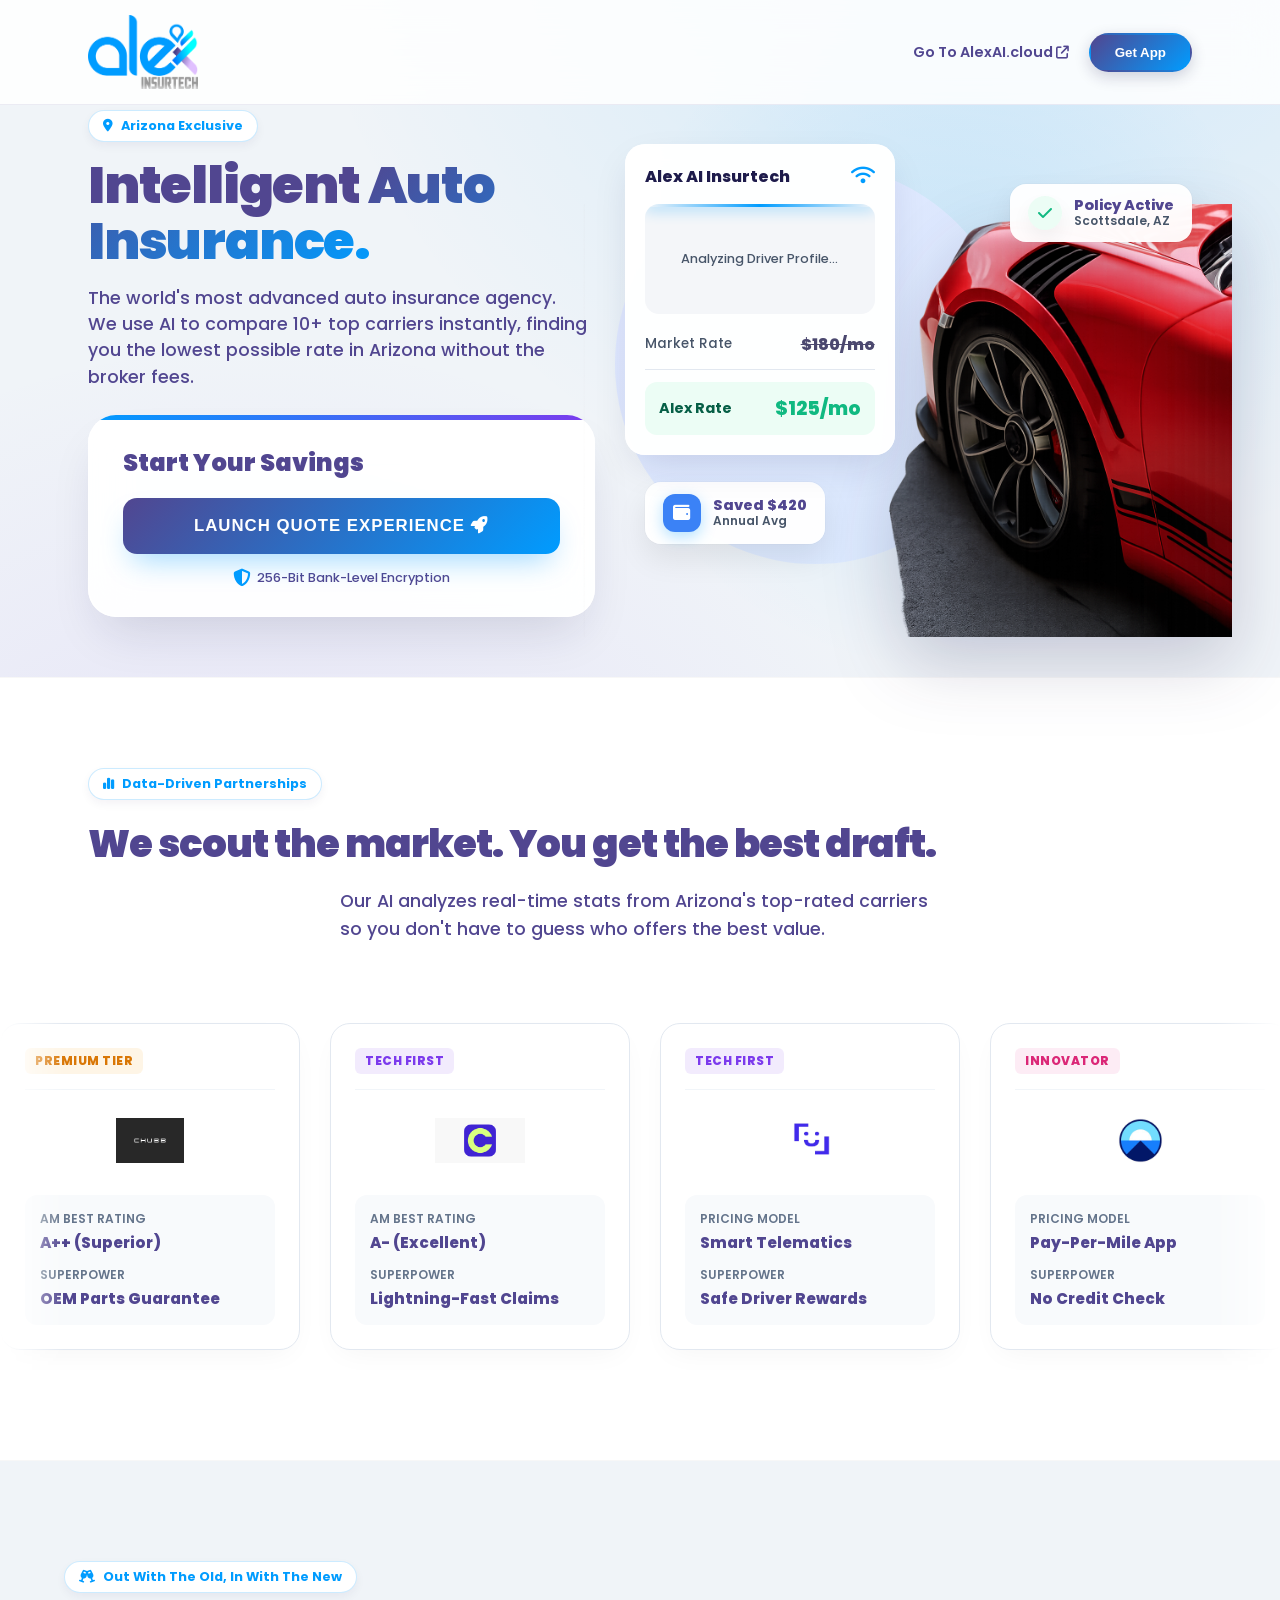
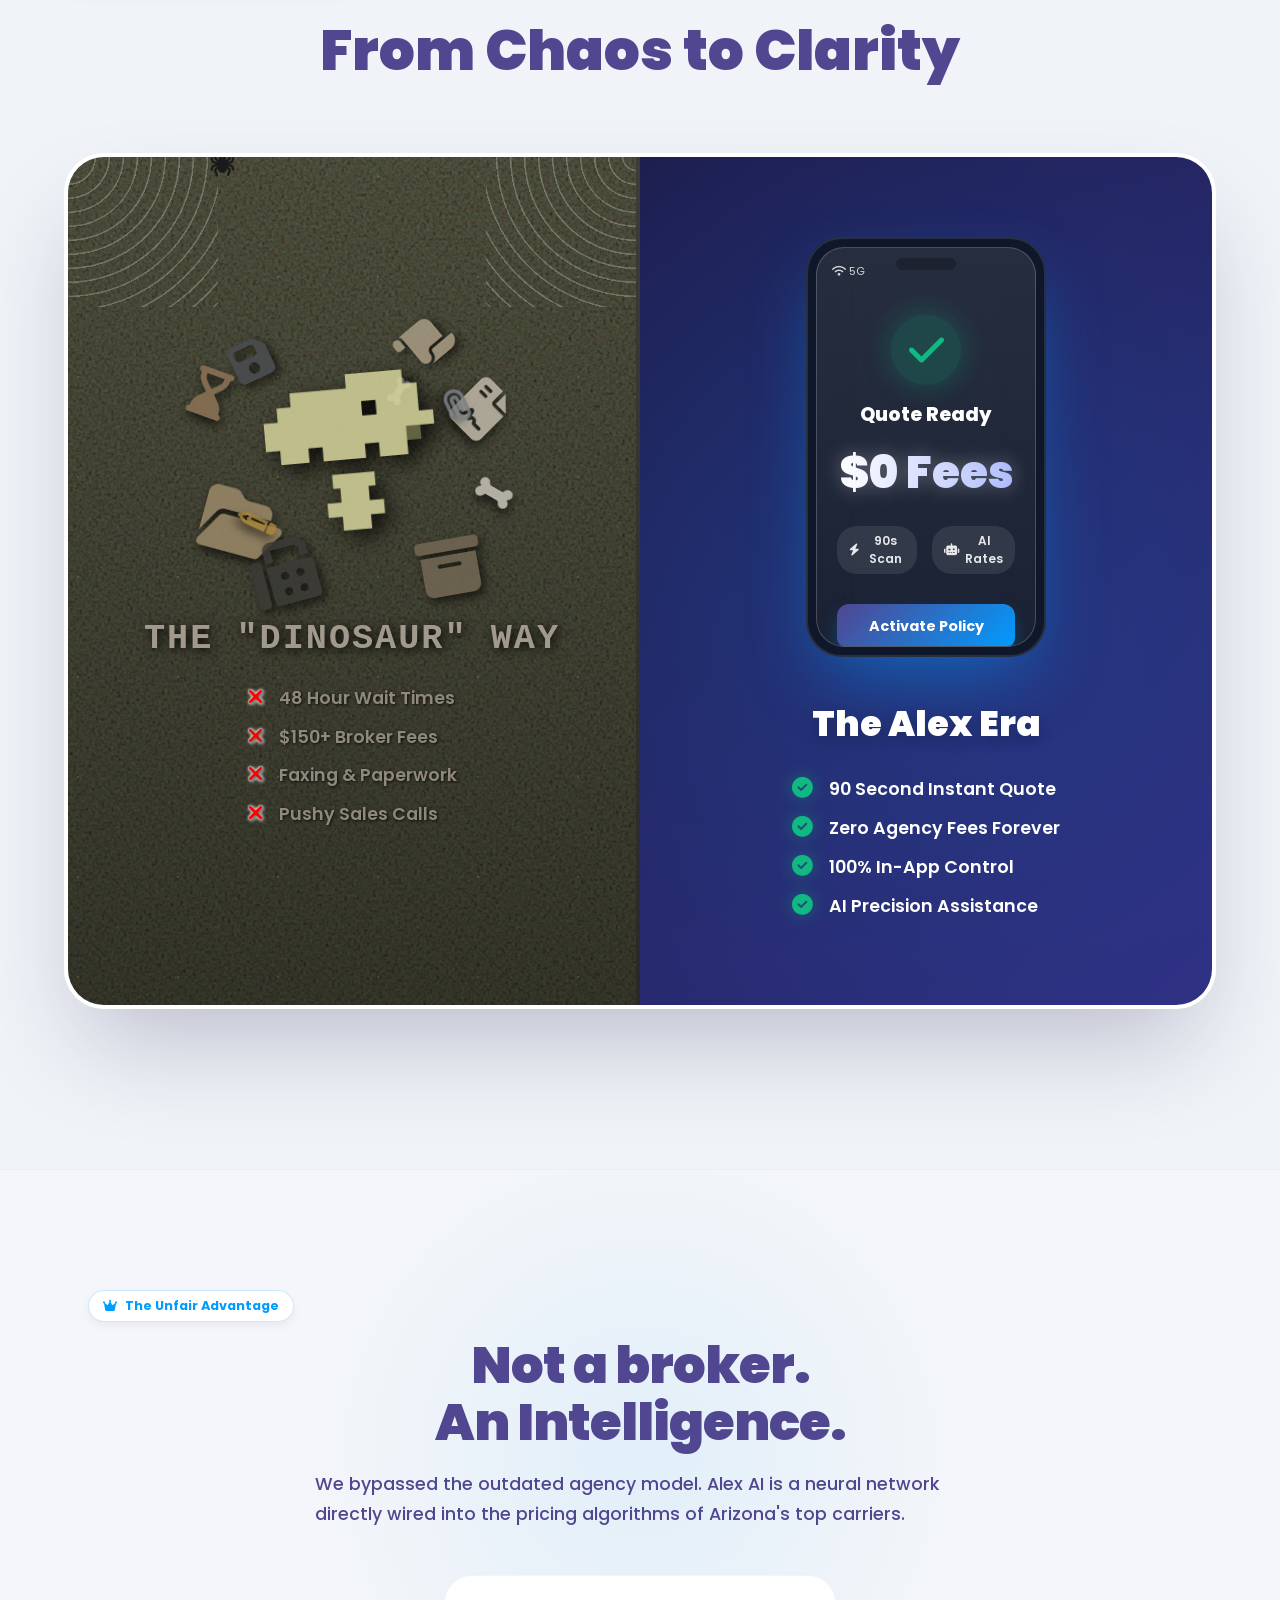
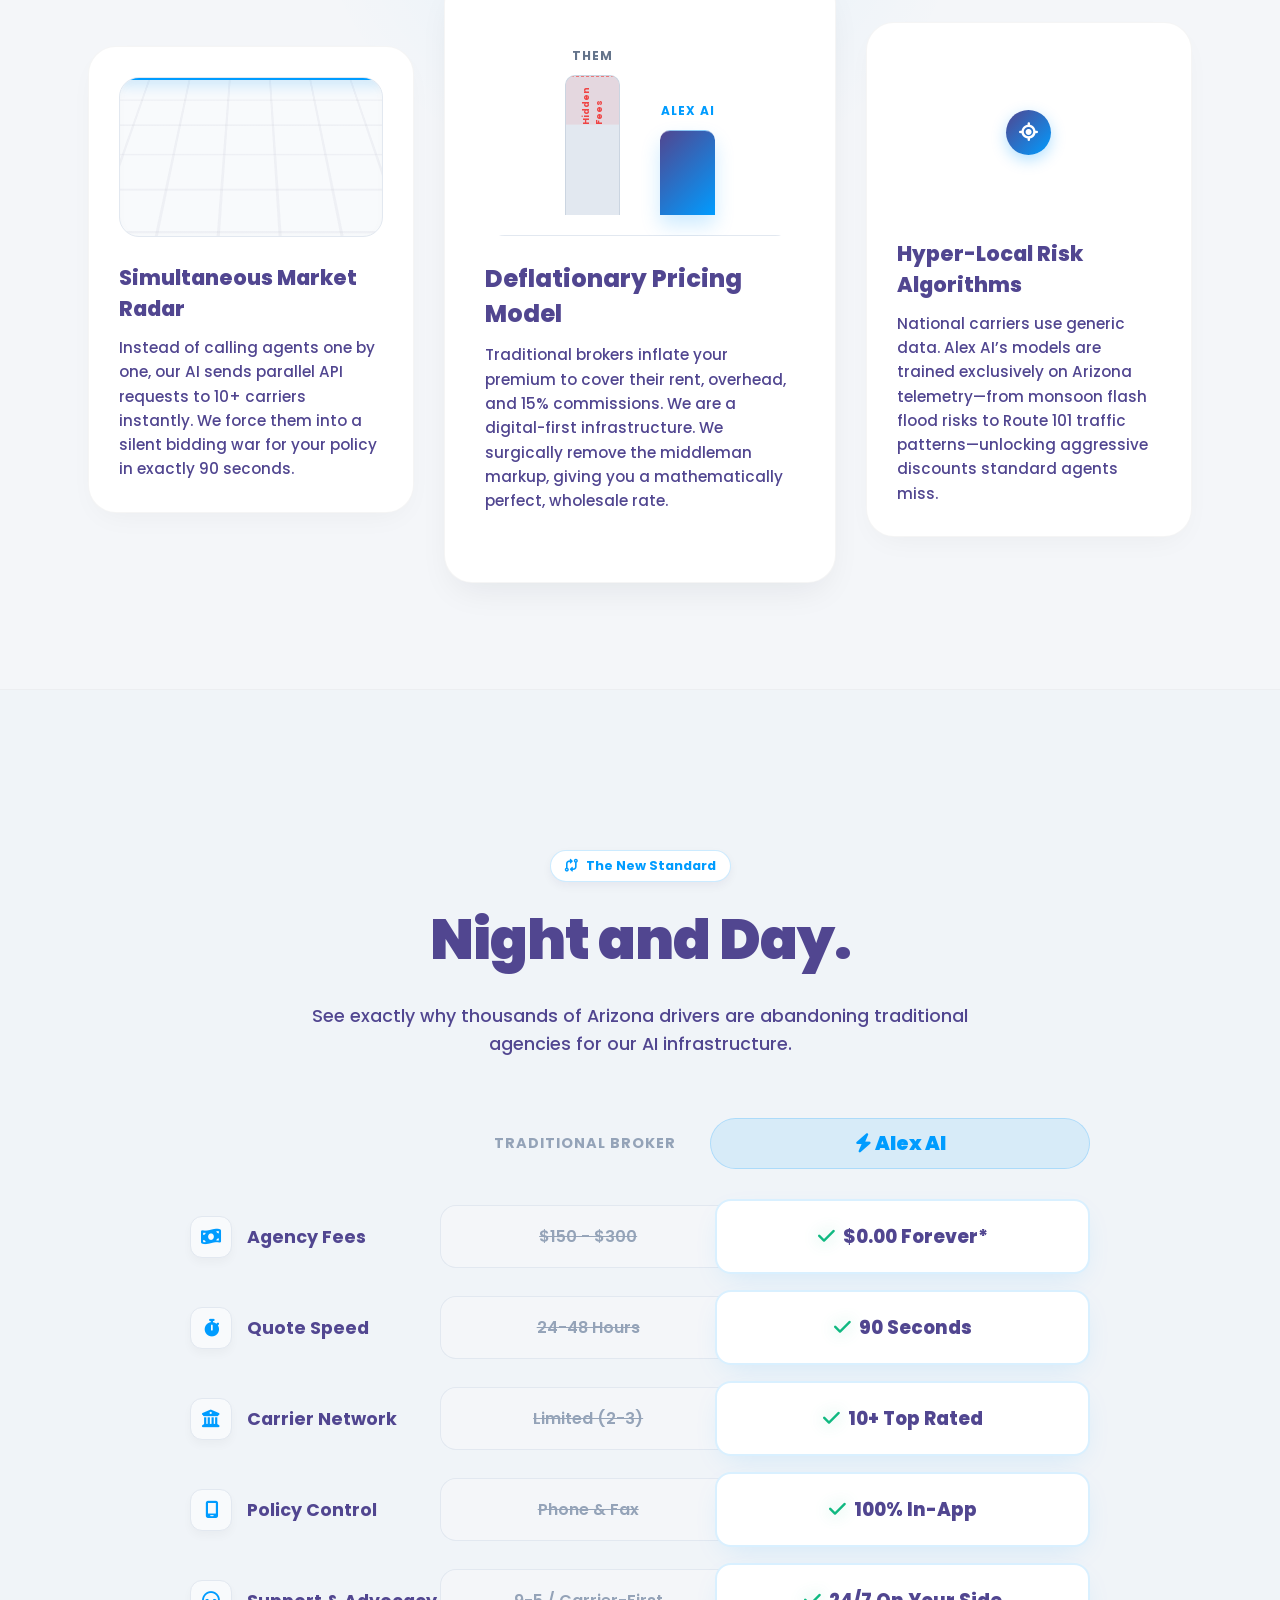
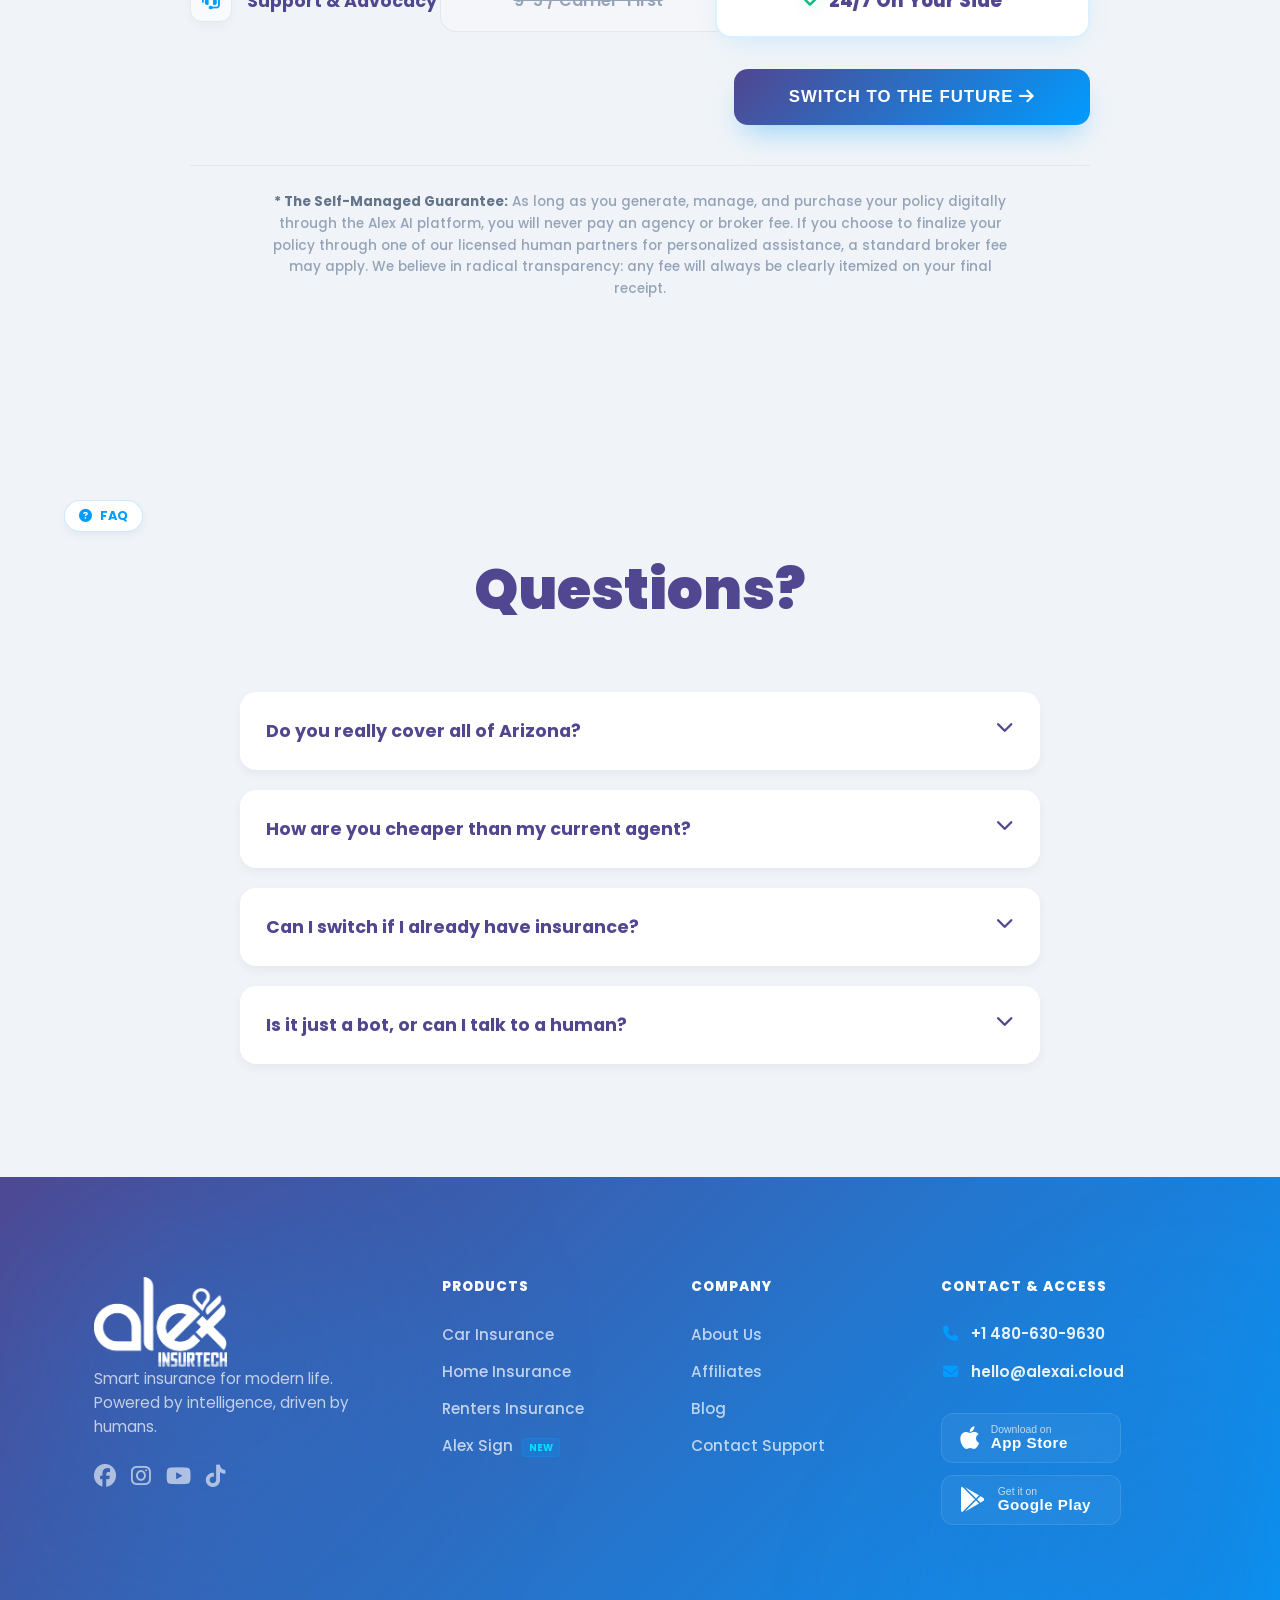
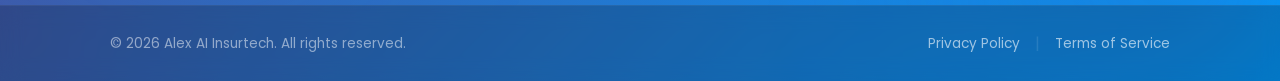
==== commit bc7f511e: "Add files via upload" ====
--- a/index.html
+++ b/index.html
@@ -92,7 +92,7 @@
 
 <section class="partners-funnel fade-up">
     <div class="container text-center">
-        <span class="pf-badge"><i class="fa-solid fa-chart-simple"></i> DATA-DRIVEN PARTNERSHIPS</span>
+        <span class="hero-badge"><i class="fa-solid fa-chart-simple"></i> Data-Driven Partnerships</span>
         <h2 class="pf-title">We scout the market. You get the best draft.</h2>
         <p class="pf-sub">Our AI analyzes real-time stats from Arizona's top-rated carriers so you don't have to guess who offers the best value.</p>
     </div>
@@ -325,6 +325,8 @@
 </section>
 
 <section class="section-py container fade-up">
+    <span class="hero-badge"><i class="fa-solid fa-champagne-glasses"></i> Out With The Old, In With The New</span>
+
     <h2 style="text-align:center; font-size:3.5rem; font-weight:900; margin-bottom:60px; color:var(--alex-mid);">From Chaos to Clarity</h2>
     <div class="evo-grid">
         
@@ -408,8 +410,8 @@
     
     <div class="container" style="position: relative; z-index: 10;">
         <div class="neuro-header text-center">
-            <span class="neuro-badge">THE UNFAIR ADVANTAGE</span>
-            <h2 class="neuro-title">Not a broker.<br>An Intelligence.</h2>
+        <span class="hero-badge"><i class="fa-solid fa-crown"></i> The Unfair Advantage</span>
+            <h2 class="neuro-title" style="text-align:center">Not a broker.<br>An Intelligence.</h2>
             <p class="neuro-sub">We bypassed the outdated agency model. Alex AI is a neural network directly wired into the pricing algorithms of Arizona's top carriers.</p>
         </div>
 
@@ -470,7 +472,7 @@
 
 <section class="section-py container fade-up">
     <div style="text-align:center; max-width: 700px; margin: 0 auto 60px;">
-        <span class="pf-badge"><i class="fa-solid fa-code-compare"></i> THE NEW STANDARD</span>
+        <span class="hero-badge"><i class="fa-solid fa-code-compare"></i> The New Standard</span>
         <h2 style="font-size:3.5rem; font-weight:900; margin-bottom:20px; color:var(--alex-mid); letter-spacing:-1px;">Night and Day.</h2>
         <p style="font-size:1.1rem; color:var(--text-secondary); line-height:1.6; font-weight:500;">See exactly why thousands of Arizona drivers are abandoning traditional agencies for our AI infrastructure.</p>
     </div>
@@ -540,6 +542,7 @@
 </section>
 
     <section class="section-py container fade-up">
+        <span class="hero-badge"><i class="fa-solid fa-circle-question"></i> FAQ</span>
         <h2 style="text-align:center; font-size:3.5rem; font-weight:900; margin-bottom:60px; color:var(--alex-mid);">Questions?</h2>
         <div class="faq-box">
             <div class="faq-item" onclick="this.classList.toggle('active')">
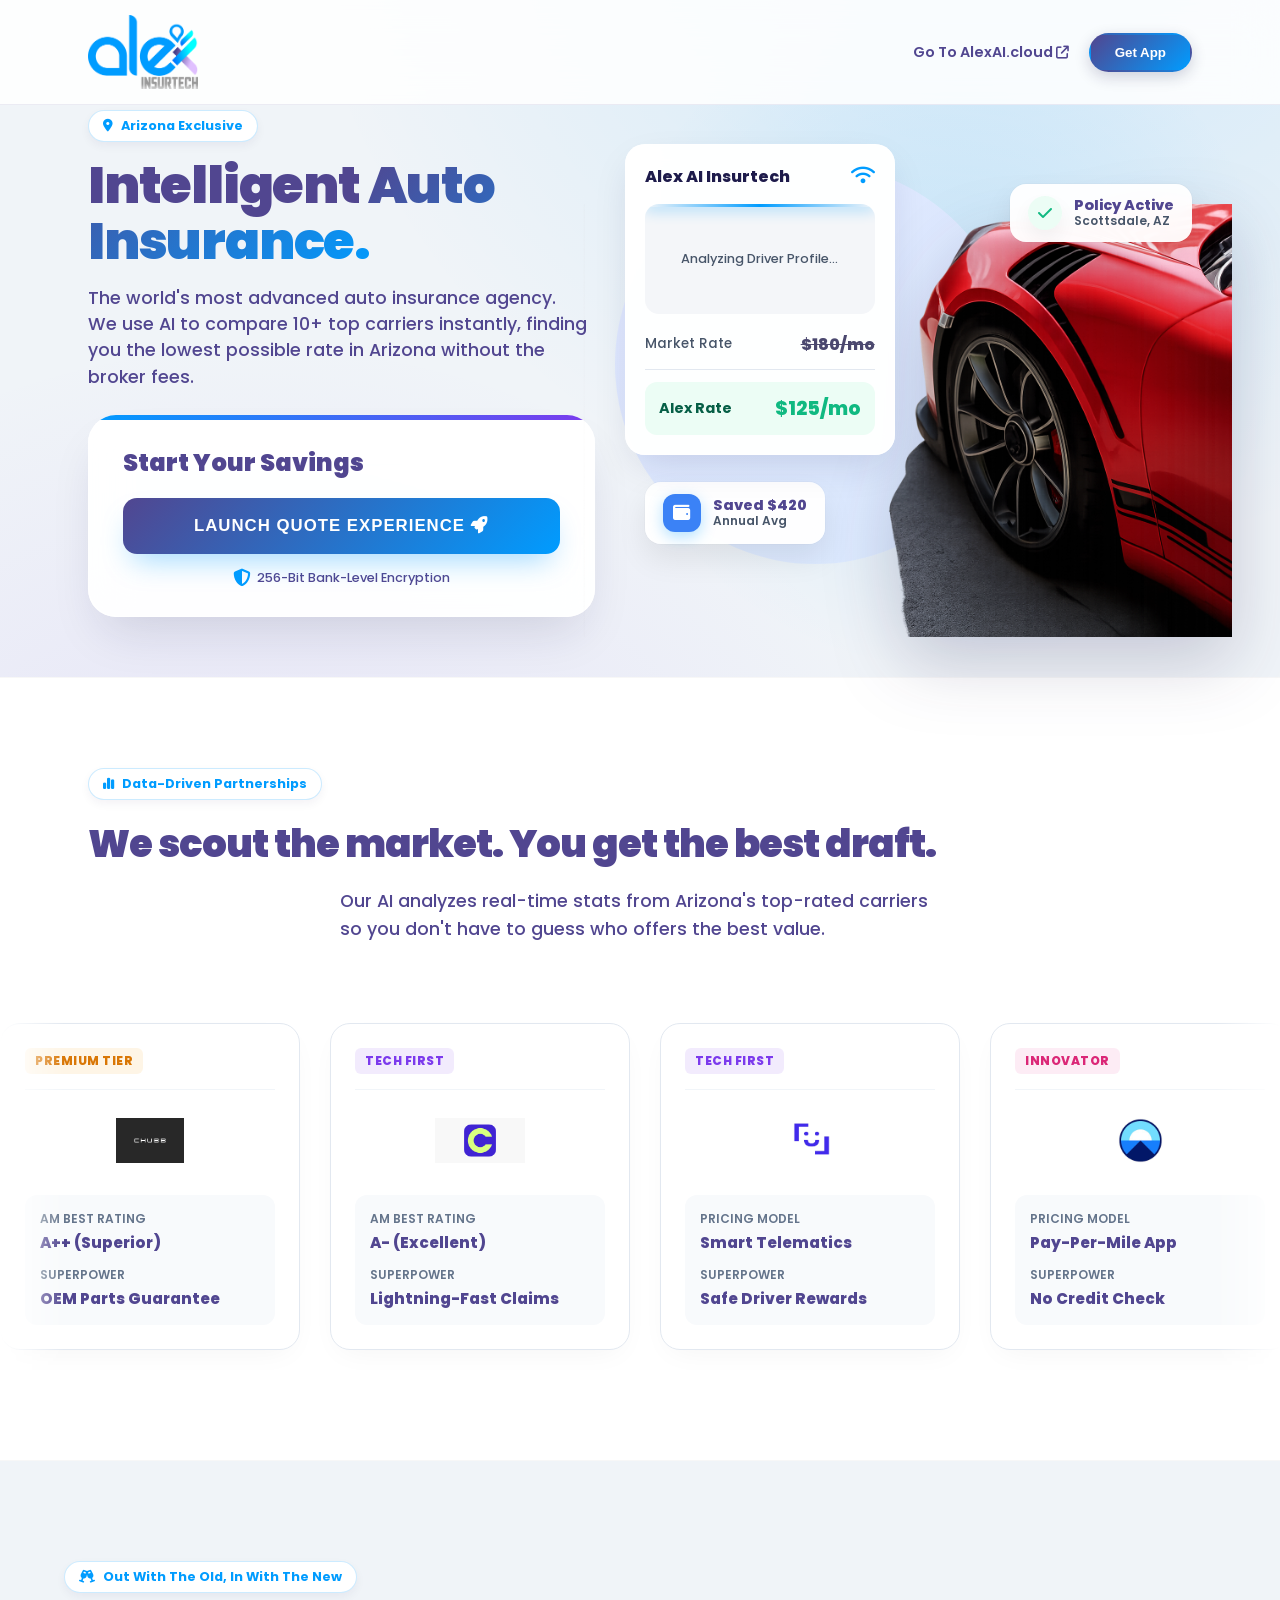
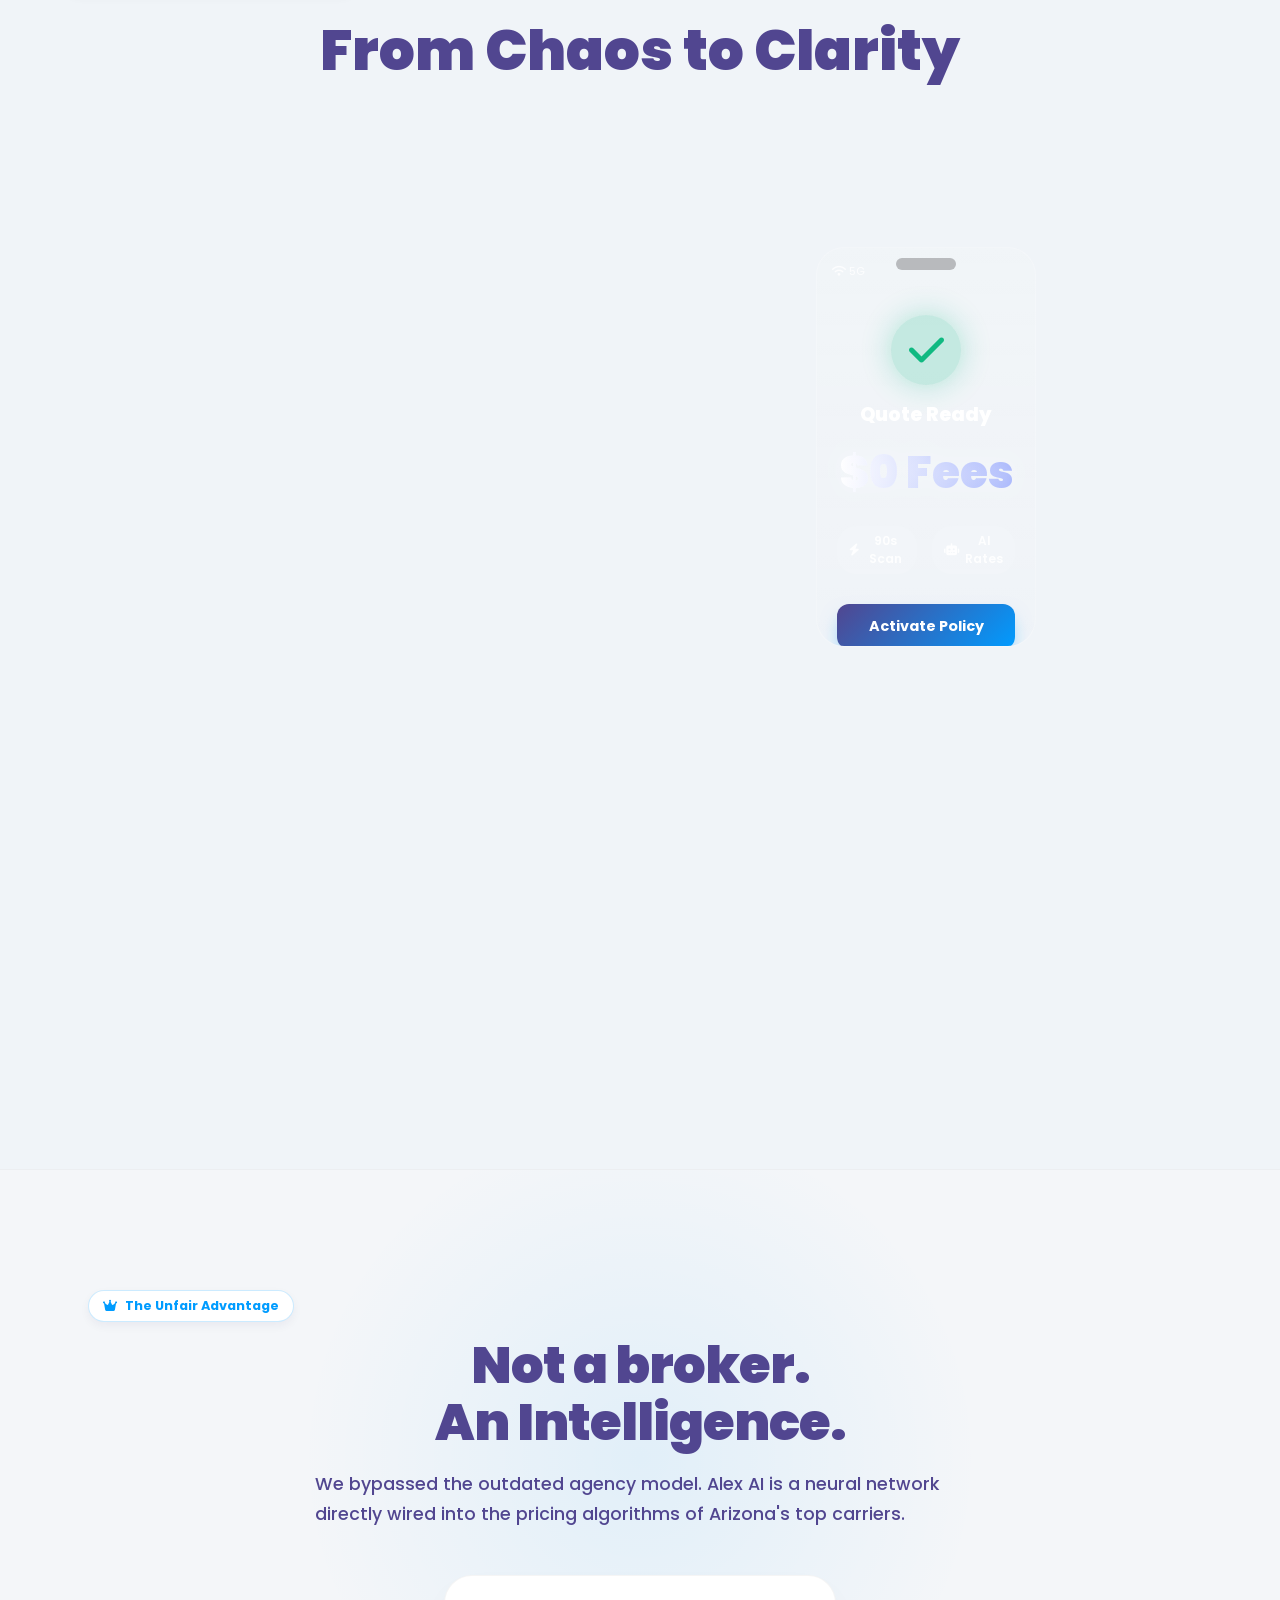
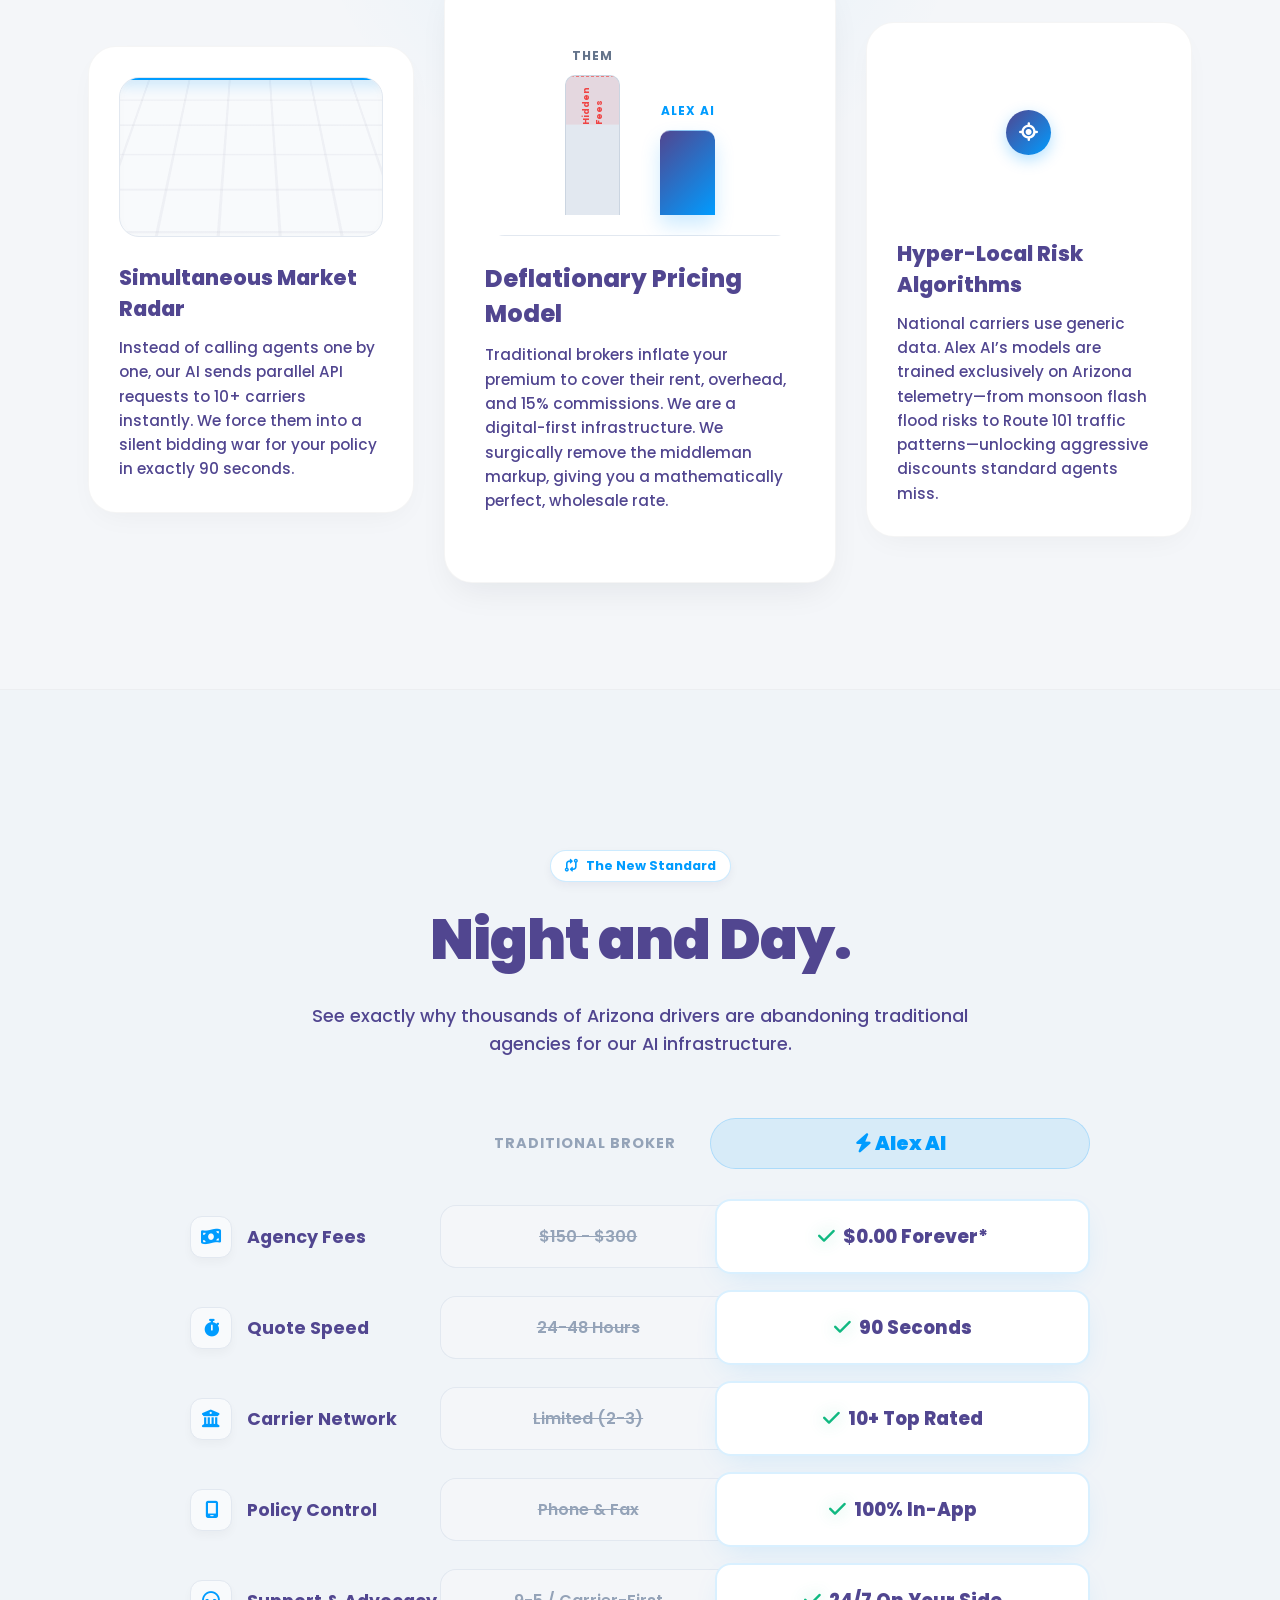
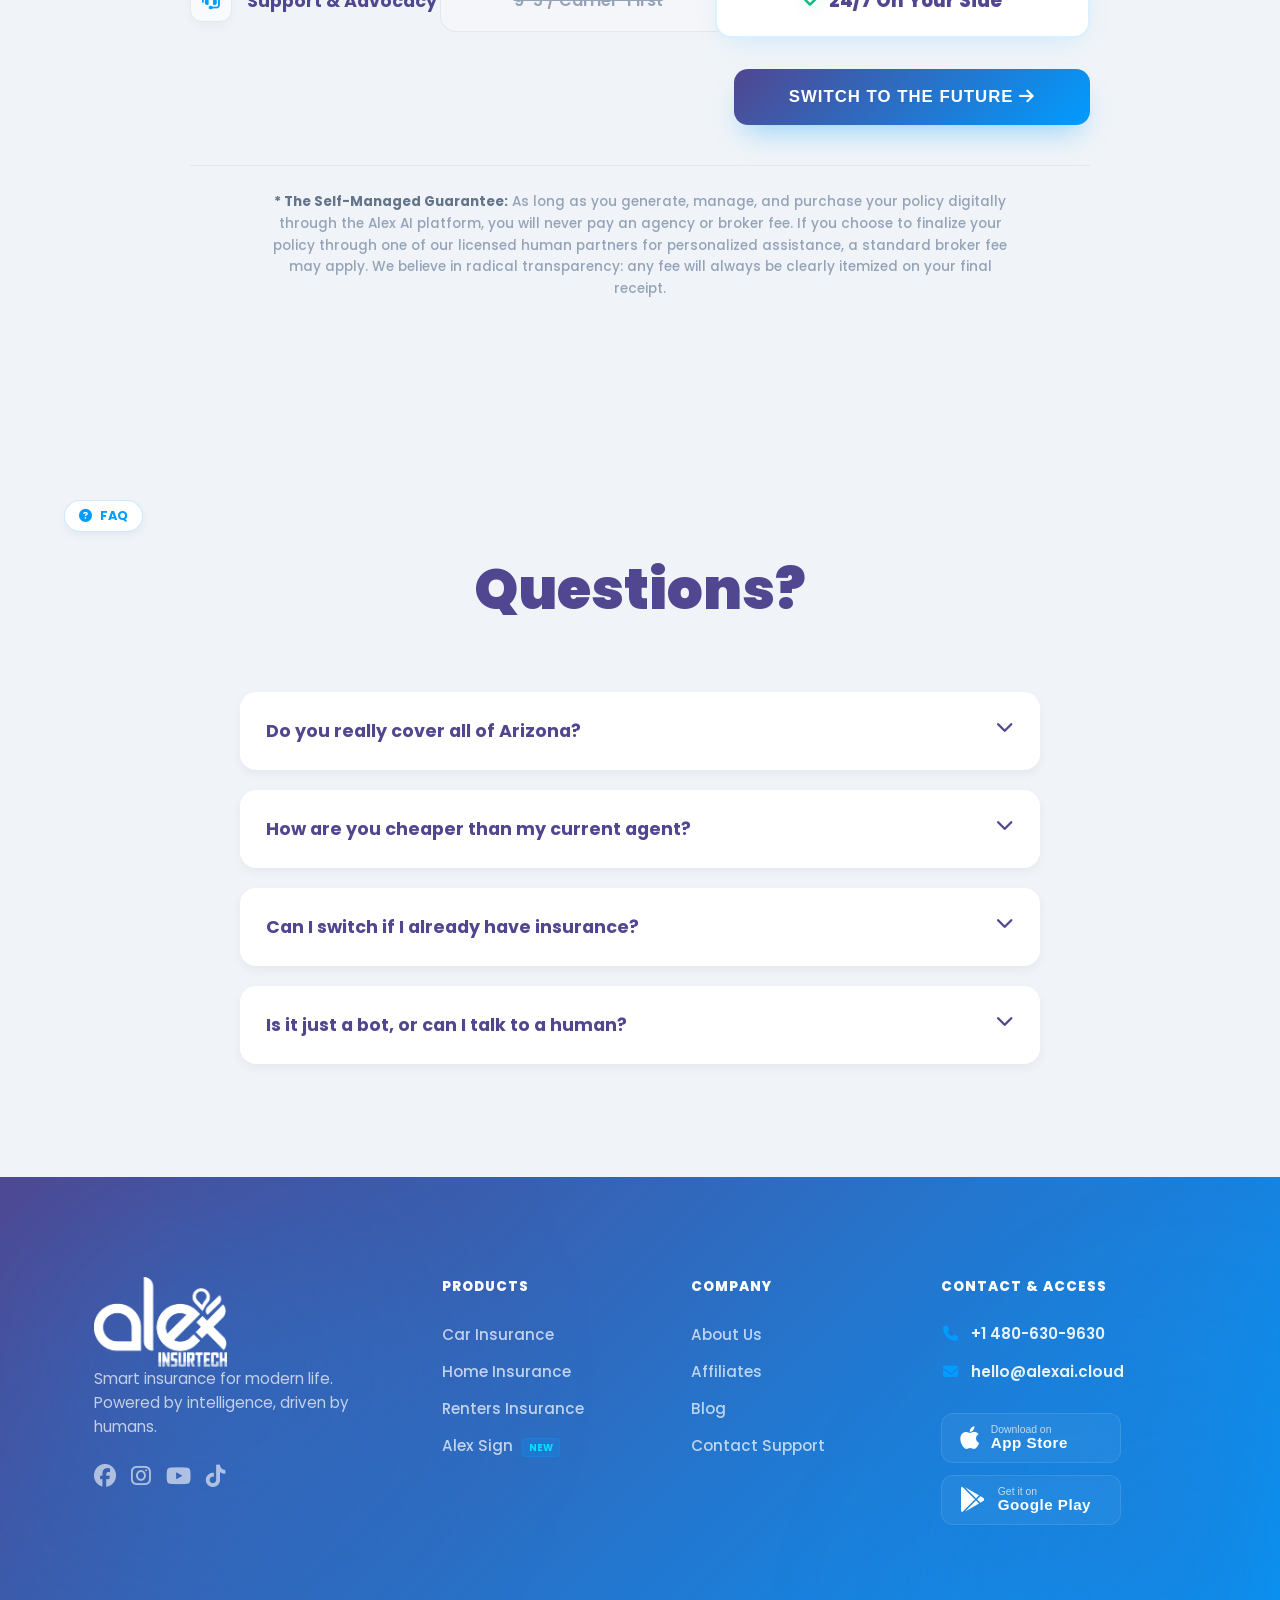
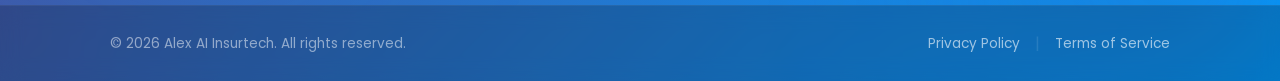
==== commit e30f8b75: "Add files via upload" ====
--- a/index.html
+++ b/index.html
@@ -49,7 +49,7 @@
             <div class="visual-wrapper fade-up visible" style="transition-delay: 0.2s;">
                 <div class="visual-bg-circle"></div>
                 
-                <img src="/assets/car-render-3.png" class="car-model" alt="Car">
+                <img src="./assets/car-render-3.png" class="car-model" alt="Car">
                 
                 <div class="premium-scanner-card">
                     <div class="psc-header">
@@ -106,7 +106,7 @@
                         <span class="scout-tier tier-gold">Premium Tier</span>
                         <i class="fa-solid fa-shield-check verified-icon"></i>
                     </div>
-                    <div class="scout-logo-box"><img src="/assets/Carrier-chubb.jpg" class="scout-logo" alt="Chubb"></div>
+                    <div class="scout-logo-box"><img src="./assets/Carrier-chubb.jpg" class="scout-logo" alt="Chubb"></div>
                     <div class="scout-stats">
                         <div class="stat-line"><span>AM Best Rating</span> <strong>A++ (Superior)</strong></div>
                         <div class="stat-line"><span>Superpower</span> <strong>OEM Parts Guarantee</strong></div>
@@ -118,7 +118,7 @@
                         <span class="scout-tier tier-tech">Tech First</span>
                         <i class="fa-solid fa-shield-check verified-icon"></i>
                     </div>
-                    <div class="scout-logo-box"><img src="/assets/Carrier-clearcover.png" class="scout-logo" alt="Clearcover"></div>
+                    <div class="scout-logo-box"><img src="./assets/Carrier-clearcover.png" class="scout-logo" alt="Clearcover"></div>
                     <div class="scout-stats">
                         <div class="stat-line"><span>AM Best Rating</span> <strong>A- (Excellent)</strong></div>
                         <div class="stat-line"><span>Superpower</span> <strong>Lightning-Fast Claims</strong></div>
@@ -130,7 +130,7 @@
                         <span class="scout-tier tier-tech">Tech First</span>
                         <i class="fa-solid fa-shield-check verified-icon"></i>
                     </div>
-                    <div class="scout-logo-box"><img src="/assets/Carrier-covercube-2.jpg" class="scout-logo" alt="Covercube"></div>
+                    <div class="scout-logo-box"><img src="./assets/Carrier-covercube-2.jpg" class="scout-logo" alt="Covercube"></div>
                     <div class="scout-stats">
                         <div class="stat-line"><span>Pricing Model</span> <strong>Smart Telematics</strong></div>
                         <div class="stat-line"><span>Superpower</span> <strong>Safe Driver Rewards</strong></div>
@@ -142,7 +142,7 @@
                         <span class="scout-tier tier-innovator">Innovator</span>
                         <i class="fa-solid fa-shield-check verified-icon"></i>
                     </div>
-                    <div class="scout-logo-box"><img src="/assets/Carrier-just.jpg" class="scout-logo" alt="Just"></div>
+                    <div class="scout-logo-box"><img src="./assets/Carrier-just.jpg" class="scout-logo" alt="Just"></div>
                     <div class="scout-stats">
                         <div class="stat-line"><span>Pricing Model</span> <strong>Pay-Per-Mile App</strong></div>
                         <div class="stat-line"><span>Superpower</span> <strong>No Credit Check</strong></div>
@@ -154,7 +154,7 @@
                         <span class="scout-tier tier-blue">Accessible</span>
                         <i class="fa-solid fa-shield-check verified-icon"></i>
                     </div>
-                    <div class="scout-logo-box"><img src="/assets/Carrier-kemper.jpg" class="scout-logo" alt="Kemper"></div>
+                    <div class="scout-logo-box"><img src="./assets/Carrier-kemper.jpg" class="scout-logo" alt="Kemper"></div>
                     <div class="scout-stats">
                         <div class="stat-line"><span>AM Best Rating</span> <strong>A- (Excellent)</strong></div>
                         <div class="stat-line"><span>Superpower</span> <strong>Forgiving Underwriting</strong></div>
@@ -166,7 +166,7 @@
                         <span class="scout-tier tier-blue">Accessible</span>
                         <i class="fa-solid fa-shield-check verified-icon"></i>
                     </div>
-                    <div class="scout-logo-box"><img src="/assets/Carrier-assurance-america.png" class="scout-logo" alt="Assurance America"></div>
+                    <div class="scout-logo-box"><img src="./assets/Carrier-assurance-america.png" class="scout-logo" alt="Assurance America"></div>
                     <div class="scout-stats">
                         <div class="stat-line"><span>Market Focus</span> <strong>Non-Standard Auto</strong></div>
                         <div class="stat-line"><span>Superpower</span> <strong>Instant SR-22 Filings</strong></div>
@@ -178,7 +178,7 @@
                         <span class="scout-tier tier-local">Regional</span>
                         <i class="fa-solid fa-shield-check verified-icon"></i>
                     </div>
-                    <div class="scout-logo-box"><img src="/assets/Carrier-aspire.jpg" class="scout-logo" alt="Aspire"></div>
+                    <div class="scout-logo-box"><img src="./assets/Carrier-aspire.jpg" class="scout-logo" alt="Aspire"></div>
                     <div class="scout-stats">
                         <div class="stat-line"><span>Focus Area</span> <strong>Southwest Drivers</strong></div>
                         <div class="stat-line"><span>Superpower</span> <strong>Aggressive AZ Discounts</strong></div>
@@ -190,7 +190,7 @@
                         <span class="scout-tier tier-local">Regional</span>
                         <i class="fa-solid fa-shield-check verified-icon"></i>
                     </div>
-                    <div class="scout-logo-box"><img src="/assets/Carrier-commonwealth.jpg" class="scout-logo" alt="Commonwealth Casualty"></div>
+                    <div class="scout-logo-box"><img src="./assets/Carrier-commonwealth.jpg" class="scout-logo" alt="Commonwealth Casualty"></div>
                     <div class="scout-stats">
                         <div class="stat-line"><span>Focus Area</span> <strong>Southwest US</strong></div>
                         <div class="stat-line"><span>Superpower</span> <strong>Flexible Payment Plans</strong></div>
@@ -202,7 +202,7 @@
                         <span class="scout-tier tier-blue">Value Tier</span>
                         <i class="fa-solid fa-shield-check verified-icon"></i>
                     </div>
-                    <div class="scout-logo-box"><img src="/assets/Carrier-warrior.png" class="scout-logo" alt="Warrior"></div>
+                    <div class="scout-logo-box"><img src="./assets/Carrier-warrior.png" class="scout-logo" alt="Warrior"></div>
                     <div class="scout-stats">
                         <div class="stat-line"><span>Specialty</span> <strong>Second Chances</strong></div>
                         <div class="stat-line"><span>Superpower</span> <strong>Low Down Payments</strong></div>
@@ -216,7 +216,7 @@
                         <span class="scout-tier tier-gold">Premium Tier</span>
                         <i class="fa-solid fa-shield-check verified-icon"></i>
                     </div>
-                    <div class="scout-logo-box"><img src="/assets/Carrier-chubb.jpg" class="scout-logo" alt="Chubb"></div>
+                    <div class="scout-logo-box"><img src="./assets/Carrier-chubb.jpg" class="scout-logo" alt="Chubb"></div>
                     <div class="scout-stats">
                         <div class="stat-line"><span>AM Best Rating</span> <strong>A++ (Superior)</strong></div>
                         <div class="stat-line"><span>Superpower</span> <strong>OEM Parts Guarantee</strong></div>
@@ -228,7 +228,7 @@
                         <span class="scout-tier tier-tech">Tech First</span>
                         <i class="fa-solid fa-shield-check verified-icon"></i>
                     </div>
-                    <div class="scout-logo-box"><img src="/assets/Carrier-clearcover.png" class="scout-logo" alt="Clearcover"></div>
+                    <div class="scout-logo-box"><img src="./assets/Carrier-clearcover.png" class="scout-logo" alt="Clearcover"></div>
                     <div class="scout-stats">
                         <div class="stat-line"><span>AM Best Rating</span> <strong>A- (Excellent)</strong></div>
                         <div class="stat-line"><span>Superpower</span> <strong>Lightning-Fast Claims</strong></div>
@@ -240,7 +240,7 @@
                         <span class="scout-tier tier-tech">Tech First</span>
                         <i class="fa-solid fa-shield-check verified-icon"></i>
                     </div>
-                    <div class="scout-logo-box"><img src="/assets/Carrier-covercube-2.jpg" class="scout-logo" alt="Covercube"></div>
+                    <div class="scout-logo-box"><img src="./assets/Carrier-covercube-2.jpg" class="scout-logo" alt="Covercube"></div>
                     <div class="scout-stats">
                         <div class="stat-line"><span>Pricing Model</span> <strong>Smart Telematics</strong></div>
                         <div class="stat-line"><span>Superpower</span> <strong>Safe Driver Rewards</strong></div>
@@ -252,7 +252,7 @@
                         <span class="scout-tier tier-innovator">Innovator</span>
                         <i class="fa-solid fa-shield-check verified-icon"></i>
                     </div>
-                    <div class="scout-logo-box"><img src="/assets/Carrier-just.jpg" class="scout-logo" alt="Just"></div>
+                    <div class="scout-logo-box"><img src="./assets/Carrier-just.jpg" class="scout-logo" alt="Just"></div>
                     <div class="scout-stats">
                         <div class="stat-line"><span>Pricing Model</span> <strong>Pay-Per-Mile App</strong></div>
                         <div class="stat-line"><span>Superpower</span> <strong>No Credit Check</strong></div>
@@ -264,7 +264,7 @@
                         <span class="scout-tier tier-blue">Accessible</span>
                         <i class="fa-solid fa-shield-check verified-icon"></i>
                     </div>
-                    <div class="scout-logo-box"><img src="/assets/Carrier-kemper.jpg" class="scout-logo" alt="Kemper"></div>
+                    <div class="scout-logo-box"><img src="./assets/Carrier-kemper.jpg" class="scout-logo" alt="Kemper"></div>
                     <div class="scout-stats">
                         <div class="stat-line"><span>AM Best Rating</span> <strong>A- (Excellent)</strong></div>
                         <div class="stat-line"><span>Superpower</span> <strong>Forgiving Underwriting</strong></div>
@@ -276,7 +276,7 @@
                         <span class="scout-tier tier-blue">Accessible</span>
                         <i class="fa-solid fa-shield-check verified-icon"></i>
                     </div>
-                    <div class="scout-logo-box"><img src="/assets/Carrier-assurance-america.png" class="scout-logo" alt="Assurance America"></div>
+                    <div class="scout-logo-box"><img src="./assets/Carrier-assurance-america.png" class="scout-logo" alt="Assurance America"></div>
                     <div class="scout-stats">
                         <div class="stat-line"><span>Market Focus</span> <strong>Non-Standard Auto</strong></div>
                         <div class="stat-line"><span>Superpower</span> <strong>Instant SR-22 Filings</strong></div>
@@ -288,7 +288,7 @@
                         <span class="scout-tier tier-local">Regional</span>
                         <i class="fa-solid fa-shield-check verified-icon"></i>
                     </div>
-                    <div class="scout-logo-box"><img src="/assets/Carrier-aspire.jpg" class="scout-logo" alt="Aspire"></div>
+                    <div class="scout-logo-box"><img src="./assets/Carrier-aspire.jpg" class="scout-logo" alt="Aspire"></div>
                     <div class="scout-stats">
                         <div class="stat-line"><span>Focus Area</span> <strong>Southwest Drivers</strong></div>
                         <div class="stat-line"><span>Superpower</span> <strong>Aggressive AZ Discounts</strong></div>
@@ -300,7 +300,7 @@
                         <span class="scout-tier tier-local">Regional</span>
                         <i class="fa-solid fa-shield-check verified-icon"></i>
                     </div>
-                    <div class="scout-logo-box"><img src="/assets/Carrier-commonwealth.jpg" class="scout-logo" alt="Commonwealth Casualty"></div>
+                    <div class="scout-logo-box"><img src="./assets/Carrier-commonwealth.jpg" class="scout-logo" alt="Commonwealth Casualty"></div>
                     <div class="scout-stats">
                         <div class="stat-line"><span>Focus Area</span> <strong>Southwest US</strong></div>
                         <div class="stat-line"><span>Superpower</span> <strong>Flexible Payment Plans</strong></div>
@@ -312,7 +312,7 @@
                         <span class="scout-tier tier-blue">Value Tier</span>
                         <i class="fa-solid fa-shield-check verified-icon"></i>
                     </div>
-                    <div class="scout-logo-box"><img src="/assets/Carrier-warrior.png" class="scout-logo" alt="Warrior"></div>
+                    <div class="scout-logo-box"><img src="./assets/Carrier-warrior.png" class="scout-logo" alt="Warrior"></div>
                     <div class="scout-stats">
                         <div class="stat-line"><span>Specialty</span> <strong>Second Chances</strong></div>
                         <div class="stat-line"><span>Superpower</span> <strong>Low Down Payments</strong></div>
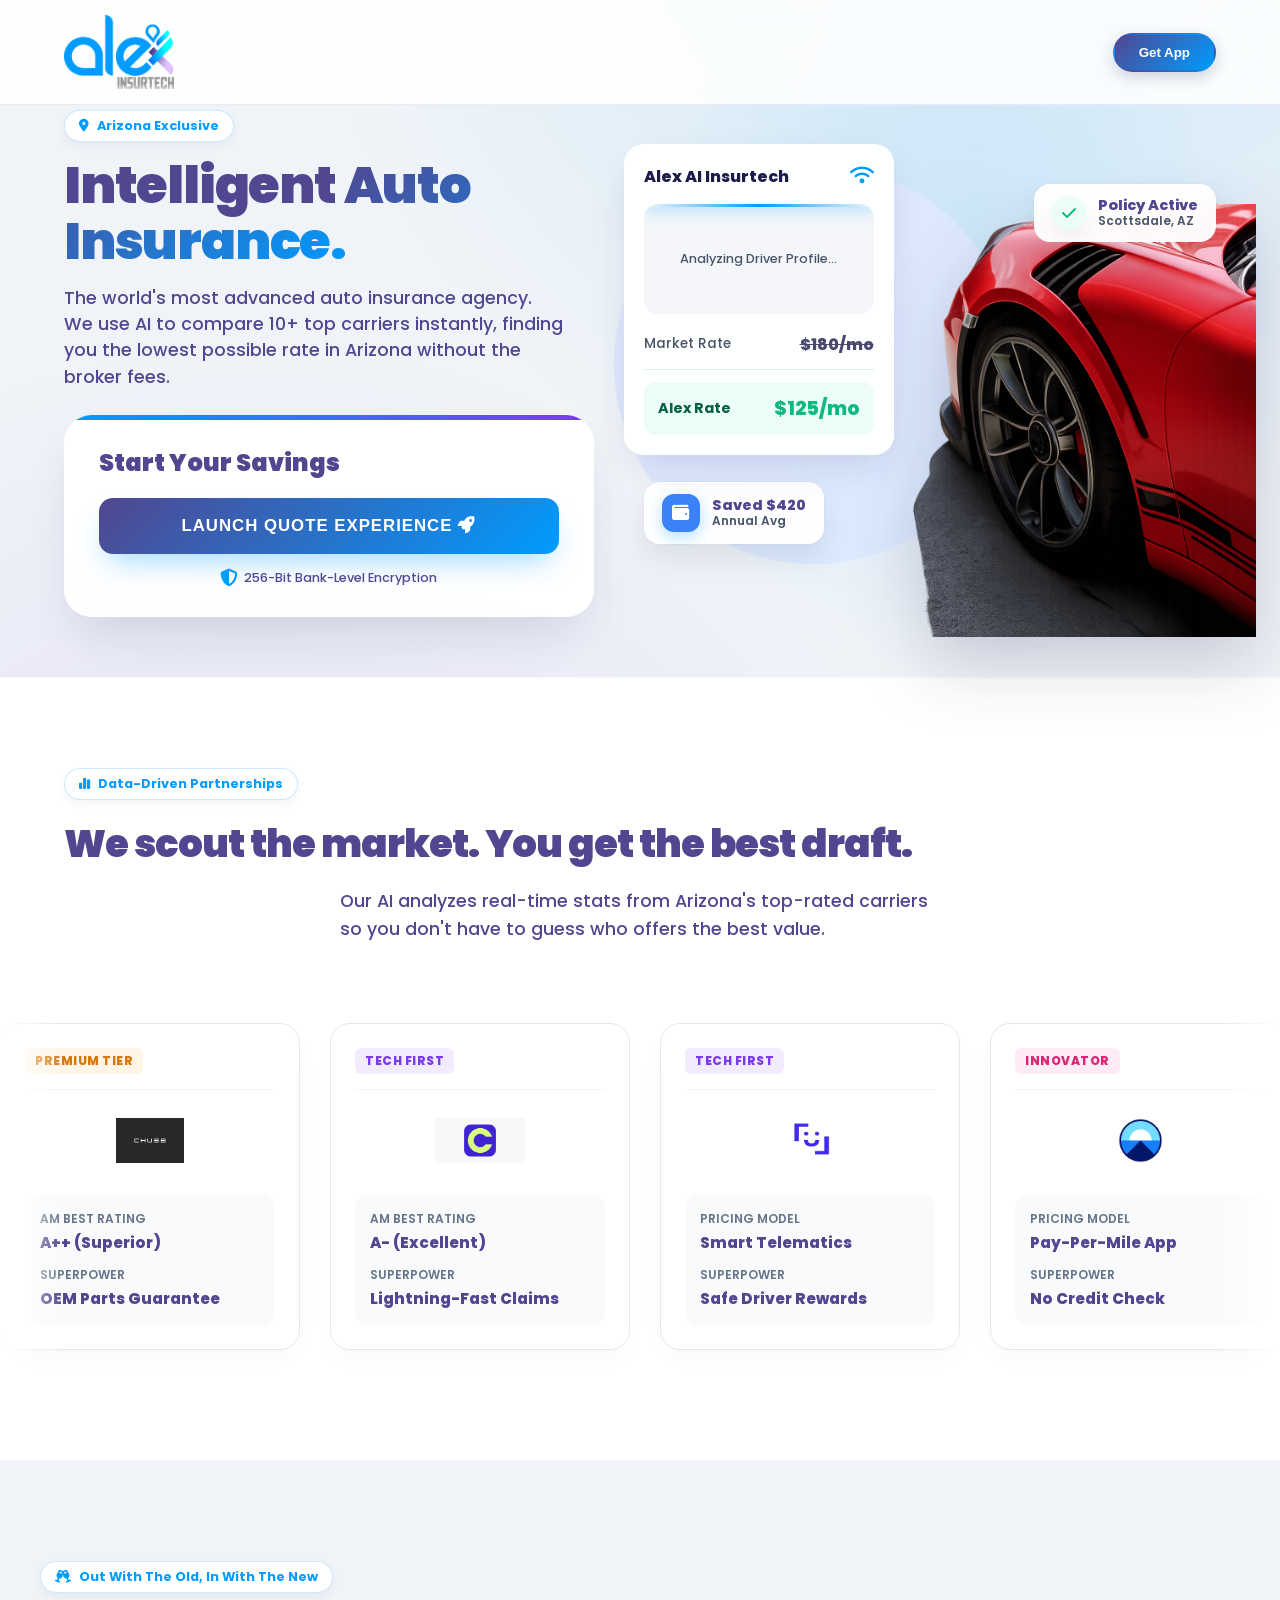
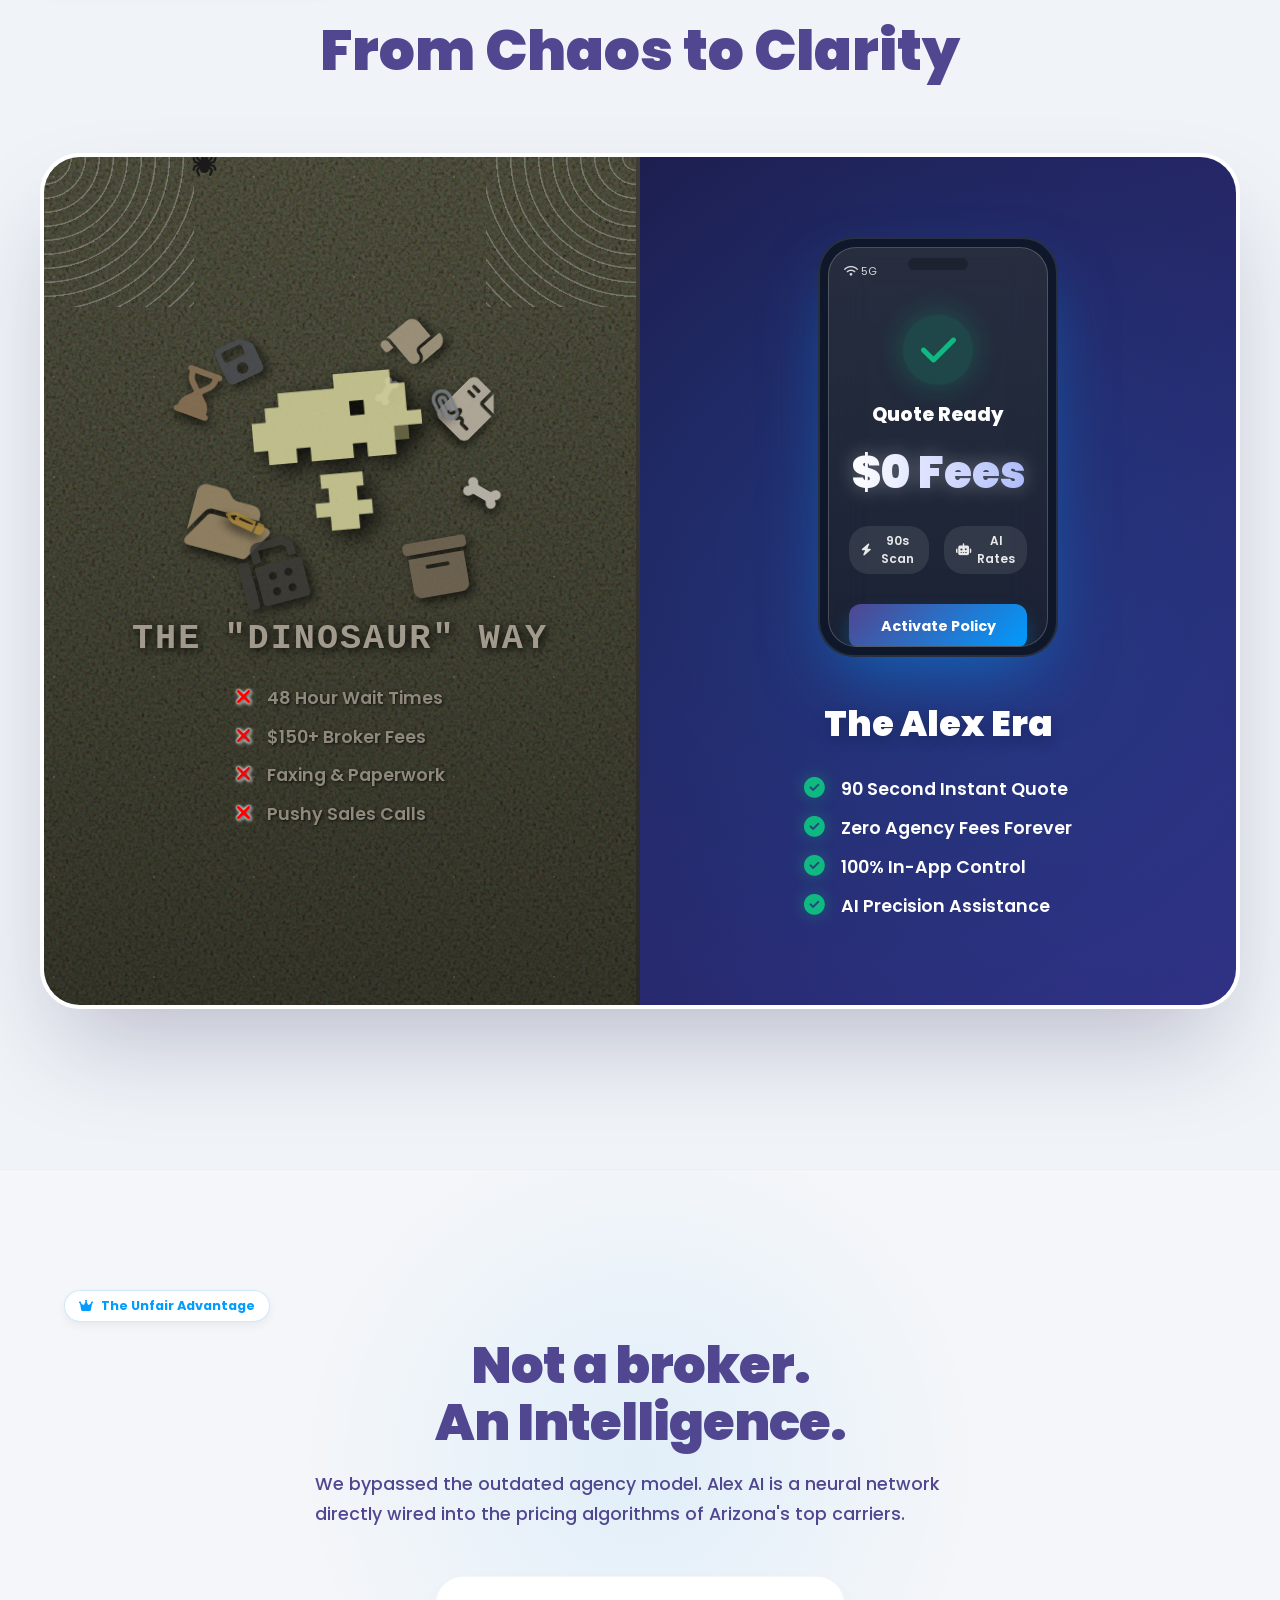
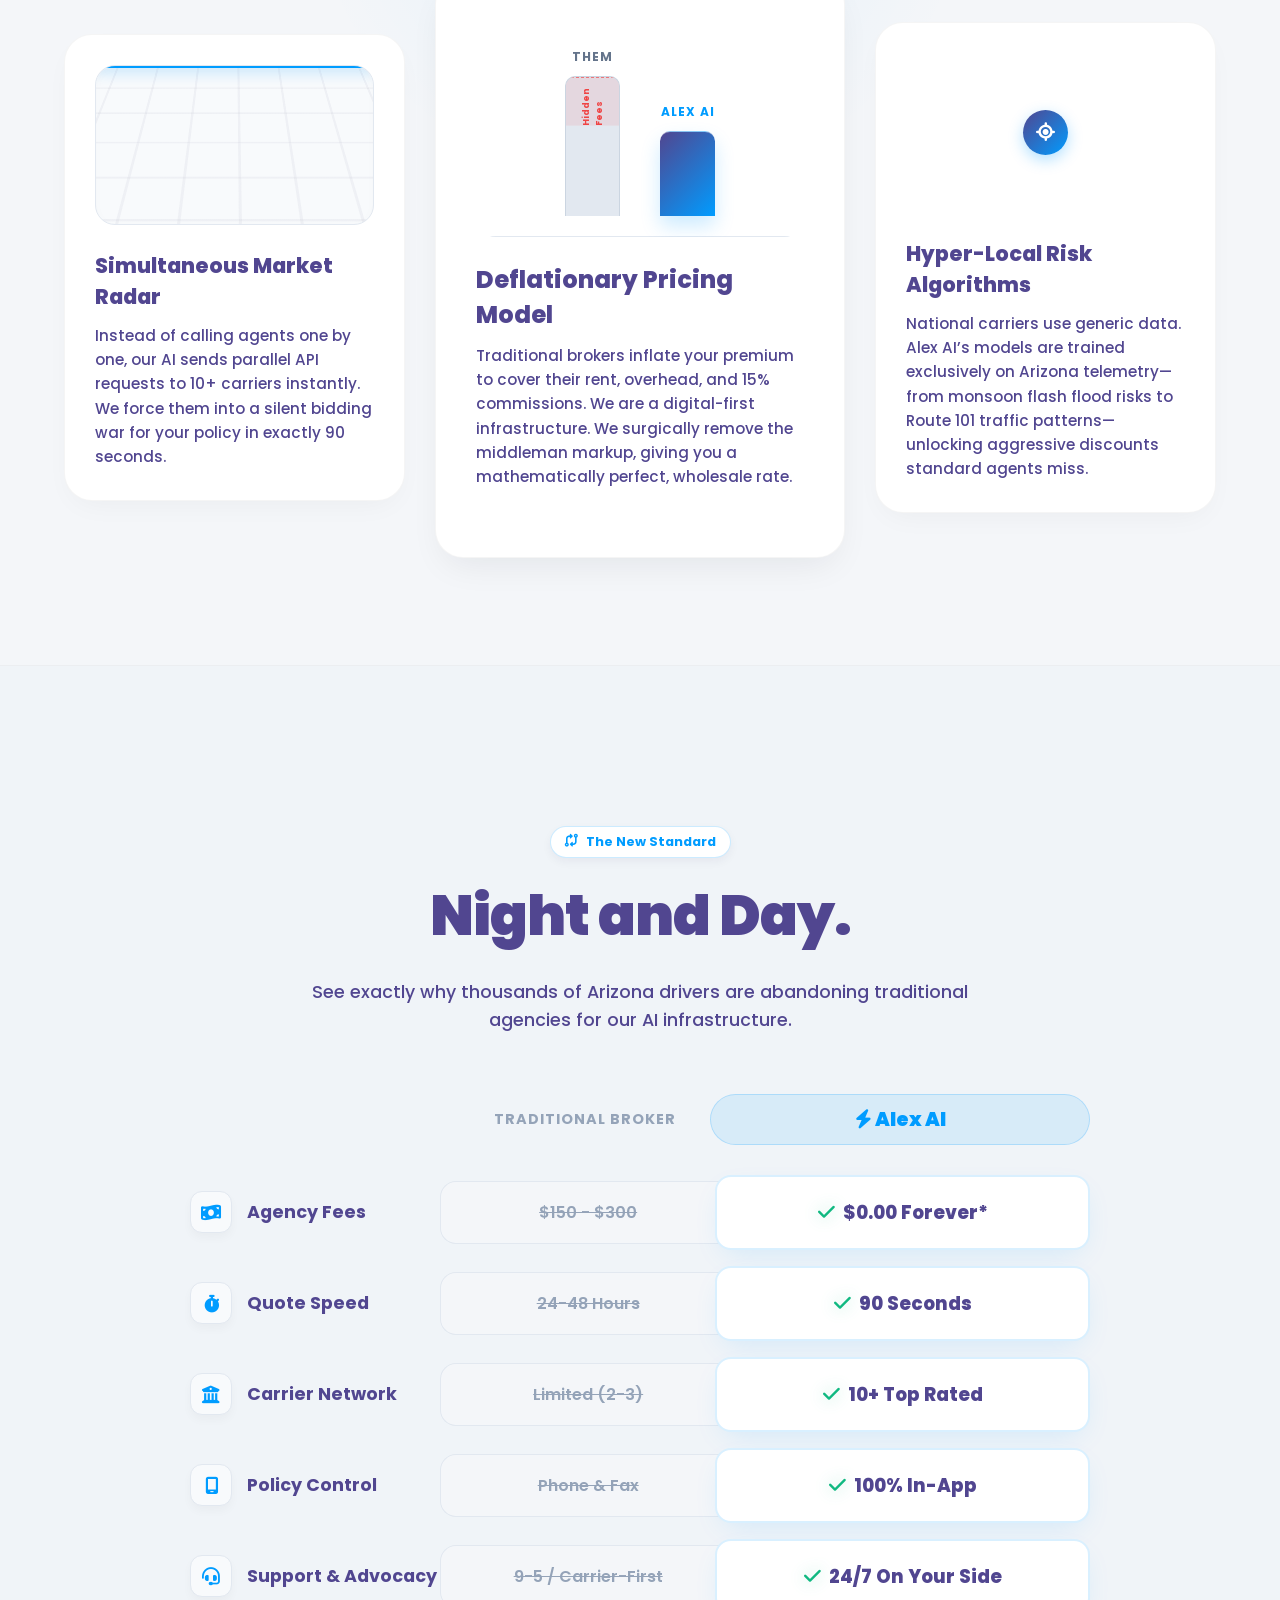
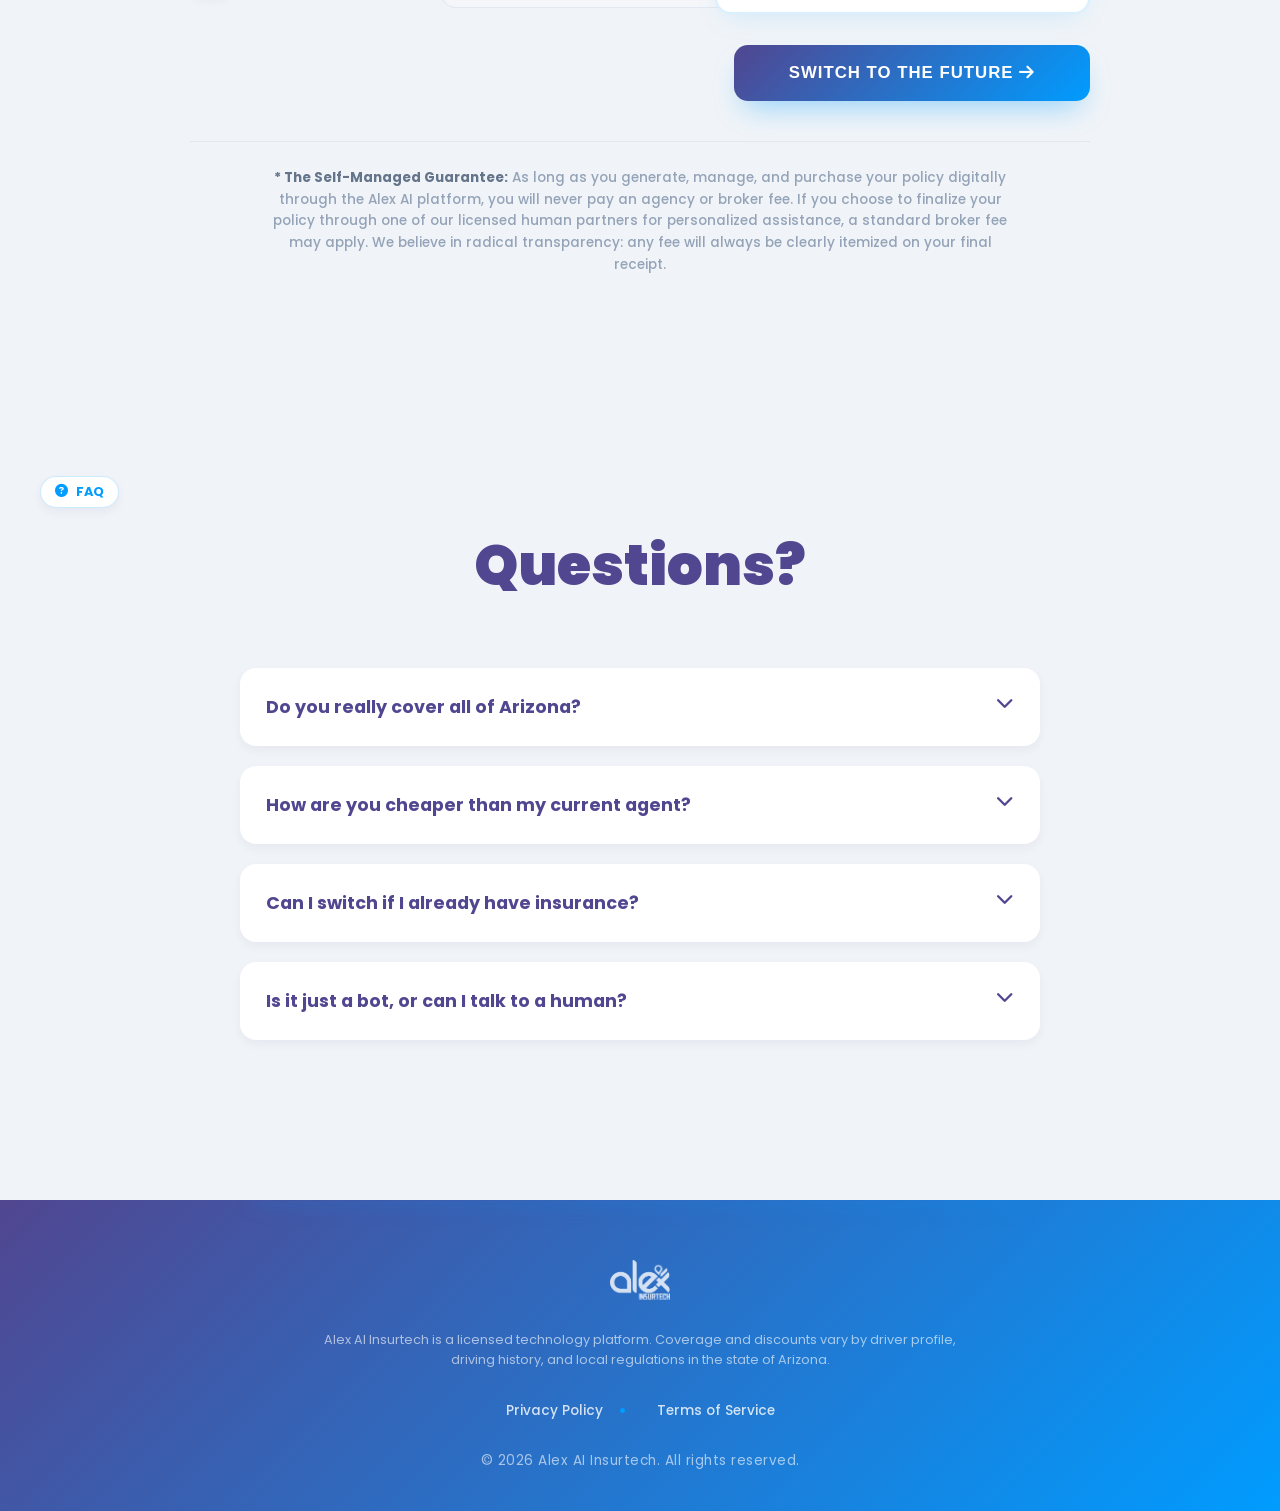
==== commit b3314725: "Add files via upload" ====
--- a/index.html
+++ b/index.html
@@ -21,7 +21,6 @@
         <div class="container nav-inner">
             <a href="https://alexai.cloud/" class="logo"><img class="logo-main" src="./assets/logo-alex-main.png" alt="Alex AI"></a>
             <div class="nav-actions">
-                <a href="https://alexai.cloud" class="link-cloud">Go To AlexAI.cloud <i class="fa-solid fa-arrow-up-right-from-square" style="font-size:0.8rem;"></i></a>
                 <button class="btn-nav" onclick="openModal()">Get App</button>
             </div>
         </div>
@@ -564,79 +563,22 @@
         </div>
     </section>
 
-    <footer class="footer-aurora">
-        <div class="container">
-            <div class="footer-grid">
-                
-                <div class="footer-col brand-col">
-                    <a href="https://arasue-corp.github.io/alexai-web-v3/index.html" class="footer-logo">
-                        <img src="./assets/Logo-alexai-main-white.png" alt="Alex AI Logo" class="footer-logo-img">
-                    </a>
-                    <p class="footer-tagline">
-                        Smart insurance for modern life. Powered by intelligence, driven by humans.
-                    </p>
-                    <div class="footer-social-mini">
-                        <a href="https://www.facebook.com/people/Alexai-Insurtech-USA/61573922245346/" target="_blank"><i class="fa-brands fa-facebook"></i></a>
-                        <a href="https://www.instagram.com/alexai.insurtech.usa/" target="_blank"><i class="fa-brands fa-instagram"></i></a>
-                        <a href="https://www.youtube.com/channel/UCphdQNb7AT5jauTFKYgSh9g" target="_blank"><i class="fa-brands fa-youtube"></i></a>
-                        <a href="https://www.tiktok.com/@alexaiinsurtech" target="_blank"><i class="fa-brands fa-tiktok"></i></a>
-                    </div>
-                </div>
-
-                <div class="footer-col">
-                    <h4 class="footer-heading">Products</h4>
-                    <ul class="footer-links">
-                        <li><a href="https://rater.alexai.cloud/quote-tool">Car Insurance</a></li>
-                        <li><a href="https://alexai.cloud/form-homeowners/">Home Insurance</a></li>
-                        <li><a href="https://alexai.cloud/form-renters/">Renters Insurance</a></li>
-                        <li><a href="https://alexai.cloud/alex-sign/">Alex Sign <span class="badge-new">New</span></a></li>
-                    </ul>
-                </div>
-
-                <div class="footer-col">
-                    <h4 class="footer-heading">Company</h4>
-                    <ul class="footer-links">
-                        <li><a href="https://www.instagram.com/alexai.insurtech.usa/" target="_blank">About Us</a></li>
-                        <li><a href="https://alexai.cloud/ambassador-signup/">Affiliates</a></li>
-                        <li><a href="https://alexai.cloud/blog/">Blog</a></li>
-                        <li><a href="https://alexai.cloud/contact/">Contact Support</a></li>
-                    </ul>
-                </div>
-
-                <div class="footer-col contact-col">
-                    <h4 class="footer-heading">Contact & Access</h4>
-                    <ul class="contact-list">
-                        <li><i class="fa-solid fa-phone"></i> <a href="tel:+14806309630">+1 480-630-9630</a></li>
-                        <li><i class="fa-solid fa-envelope"></i> <a href="mailto:hello@alexai.cloud">hello@alexai.cloud</a></li>
-                    </ul>
-                    <div class="footer-app-buttons">
-                        <a href="https://apps.apple.com/us/app/alex-ai-insurtech-app/id6752793999" target="_blank">
-                            <button class="btn-footer-store">
-                                <i class="fa-brands fa-apple"></i>
-                                <div class="store-text"><span>Download on</span><strong>App Store</strong></div>
-                            </button>
-                        </a>
-                        <a href="https://play.google.com/store/apps/details?id=cloud.alexai.movil&pcampaignid=web_share" target="_blank">
-                            <button class="btn-footer-store">
-                                <i class="fa-brands fa-google-play"></i>
-                                <div class="store-text"><span>Get it on</span><strong>Google Play</strong></div>
-                            </button>
-                        </a>
-                    </div>
-                </div>
-
-            </div>
-        </div>
-
-        <div class="footer-bottom">
-            <div class="container bottom-flex">
-                <div class="copyright-text">&copy; 2026 Alex AI Insurtech. All rights reserved.</div>
-                <div class="legal-links">
-                    <a href="https://arasue-corp.github.io/alexai-web-v3/privacy-policy/index.html">Privacy Policy</a>
-                    <span class="divider">|</span>
-                    <a href="https://arasue-corp.github.io/alexai-web-v3/terms-conditions/index.html">Terms of Service</a>
-                </div>
-            </div>
+    <footer class="funnel-footer fade-up">
+        <div class="container footer-content">
+            <img src="./assets/logo-alex-main.png" alt="Alex AI Insurtech" class="footer-logo">
+            
+            <p class="footer-disclaimer">
+                Alex AI Insurtech is a licensed technology platform. Coverage and discounts vary by driver profile, driving history, and local regulations in the state of Arizona.
+            </p>
+            
+            <div class="footer-legal-text">
+                <a href="https://alexai.cloud/privacy-policy/">Privacy Policy</a>
+                <span class="dot-separator">•</span>
+                <a></a>
+                <a href="https://alexai.cloud/terms-conditions/">Terms of Service</a>
+            </div>
+            
+            <p class="footer-copyright">&copy; 2026 Alex AI Insurtech. All rights reserved.</p>
         </div>
     </footer>
 
--- a/css/style.css
+++ b/css/style.css
@@ -1138,50 +1138,103 @@
         }
 
 
-        /* FOOTER */
-        .footer-aurora {
-            background: var(--brand-grad); color: #FFFFFF; padding-top: 100px; position: relative; overflow: hidden; border-top: none; margin-top: 1%;
-        }
-        .footer-aurora::before {
-            content: ''; position: absolute; top: -100px; left: -100px; width: 600px; height: 600px;
-            background: radial-gradient(circle, rgba(0, 156, 255, 0.2), transparent 70%); filter: blur(80px); pointer-events: none; z-index: 0;
-        }
-        .footer-aurora::after {
-            content: ''; position: absolute; bottom: 0; right: 0; width: 500px; height: 500px;
-            background: radial-gradient(circle at 100% 100%, rgba(81, 70, 144, 0.3), transparent 60%); filter: blur(80px); pointer-events: none; z-index: 0;
-        }
-        .footer-grid { display: grid; grid-template-columns: 1.5fr 1fr 1fr 1.2fr; gap: 40px; margin-bottom: 80px; position: relative; z-index: 1; }
-        .brand-col { padding-right: 20px; padding-left: 2%; }
-        .footer-logo-img { height: 10vh; width: auto; display: block; }
-        .footer-tagline { font-size: 0.95rem; color: rgba(255, 255, 255, 0.7); line-height: 1.6; margin-bottom: 25px; }
-        .footer-social-mini { display: flex; gap: 15px; }
-        .footer-social-mini a { color: rgba(255, 255, 255, 0.6); font-size: 1.4rem; transition: all 0.3s; display: flex; align-items: center; justify-content: center; }
-        .footer-social-mini a:hover { color: #00e1ff; text-shadow: 0 0 15px rgba(0, 225, 255, 0.5); transform: translateY(-3px); }
-        .footer-heading { font-size: 0.85rem; font-weight: 800; color: #FFFFFF; text-transform: uppercase; letter-spacing: 1px; margin-bottom: 25px; }
-        .footer-links { list-style: none; padding: 0; margin: 0; display: flex; flex-direction: column; gap: 12px; }
-        .footer-links li a { text-decoration: none; color: rgba(255, 255, 255, 0.7); font-size: 0.95rem; font-weight: 500; transition: all 0.3s ease; display: inline-block; }
-        .footer-links li a:hover { color: #FFFFFF; transform: translateX(5px); text-shadow: 0 0 10px rgba(0, 156, 255, 0.3); }
-        .container { width: 90%; max-width: 1200px; margin: 0 auto; }
-        .badge-new { font-size: 0.6rem; background: rgba(0, 156, 255, 0.2); color: #00e1ff; padding: 2px 6px; border-radius: 4px; margin-left: 5px; font-weight: 700; text-transform: uppercase; border: 1px solid rgba(0, 156, 255, 0.3); }
-        .contact-list { list-style: none; padding: 0; margin: 0 0 30px 0; display: flex; flex-direction: column; gap: 15px; }
-        .contact-list li { display: flex; align-items: center; gap: 10px; color: rgba(255, 255, 255, 0.7); font-size: 0.95rem; }
-        .contact-list li i { color: #009cff; width: 20px; text-align: center; }
-        .contact-list li a { color: rgba(255, 255, 255, 0.9); text-decoration: none; font-weight: 600; transition: color 0.3s; }
-        .contact-list li a:hover { color: #00e1ff; }
-        .footer-app-buttons { display: flex; flex-direction: column; gap: 12px; align-items: flex-start; }
-        .btn-footer-store { display: flex; align-items: center; gap: 12px; background: rgba(255, 255, 255, 0.05); backdrop-filter: blur(10px); -webkit-backdrop-filter: blur(10px); border: 1px solid rgba(255, 255, 255, 0.1); color: white; border-radius: 12px; padding: 10px 18px; cursor: pointer; transition: all 0.3s ease; width: 180px; }
-        .btn-footer-store i { font-size: 1.6rem; }
-        .store-text { display: flex; flex-direction: column; align-items: flex-start; line-height: 1.1; }
-        .store-text span { font-size: 0.65rem; opacity: 0.7; }
-        .store-text strong { font-size: 0.95rem; font-weight: 600; letter-spacing: 0.5px; }
-        .btn-footer-store:hover { background: var(--aurora-indigo); border-color: rgba(0, 156, 255, 0.5); transform: translateY(-3px); box-shadow: 0 10px 20px -5px rgba(0, 156, 255, 0.2); }
-        .footer-bottom { background: rgba(0, 0, 0, 0.2); backdrop-filter: blur(10px); border-top: 1px solid rgba(255, 255, 255, 0.05); padding: 25px 0; position: relative; z-index: 1; }
-        .bottom-flex { display: flex; justify-content: space-between; align-items: center; }
-        .copyright-text { font-size: 0.85rem; color: rgba(255, 255, 255, 0.5); padding-left: 2%; }
-        .legal-links { display: flex; align-items: center; gap: 15px; padding-right: 2%; }
-        .legal-links a { text-decoration: none; color: rgba(255, 255, 255, 0.6); font-size: 0.85rem; transition: color 0.3s; }
-        .legal-links a:hover { color: #FFFFFF; }
-        .legal-links .divider { color: rgba(255, 255, 255, 0.1); }
+/* =========================================
+   FUNNEL PREMIUM FOOTER STYLES
+   ========================================= */
+.funnel-footer {
+    background: var(--brand-grad); /* Usa el azul/morado oscuro de tu paleta */
+    padding: 60px 0 40px;
+    position: relative;
+    overflow: hidden;
+    text-align: center;
+    color: rgba(255, 255, 255, 0.6); /* Color de texto gris claro y sutil */
+    margin-top: 60px; /* Separación de la sección anterior */
+}
+
+/* Efecto de luz superior tipo "Aurora" (Brillo tecnológico) */
+.funnel-footer::before {
+    content: '';
+    position: absolute;
+    top: 0;
+    left: 50%;
+    transform: translateX(-50%);
+    width: 60%;
+    height: 1px;
+    background: linear-gradient(90deg, transparent, var(--brand-grad), transparent);
+    box-shadow: 0 0 20px 2px rgba(0, 156, 255, 0.4);
+}
+
+.footer-content {
+    display: flex;
+    flex-direction: column;
+    align-items: center;
+    gap: 20px;
+    position: relative;
+    z-index: 2;
+}
+
+/* Ajuste del logo para fondos oscuros */
+.footer-logo {
+    height: 40px;
+    width: auto;
+    opacity: 0.8;
+    /* Este filtro convierte mágicamente un logo oscuro en blanco puro */
+    filter: brightness(0) invert(1); 
+    margin-bottom: 10px;
+    transition: opacity 0.3s ease;
+}
+
+.footer-logo:hover {
+    opacity: 1; /* Pequeña interacción al pasar el mouse */
+}
+
+.footer-disclaimer {
+    font-size: 0.8rem;
+    max-width: 650px;
+    line-height: 1.6;
+    margin: 0 auto;
+    font-weight: 400;
+}
+
+/* Contenedor de las políticas sin enlaces */
+.footer-legal-text {
+    display: flex;
+    align-items: center;
+    justify-content: center;
+    flex-wrap: wrap; /* Para que se adapte bien en móviles */
+    gap: 15px;
+    font-size: 0.85rem;
+    font-weight: 500;
+    color: rgba(255, 255, 255, 0.8);
+    margin: 10px 0;
+}
+
+/* Punto decorativo para separar los textos legales */
+.dot-separator {
+    color: var(--alex-blue);
+    font-size: 1.2rem;
+    line-height: 0;
+}
+
+.footer-copyright {
+    font-size: 0.85rem;
+    font-weight: 400;
+    letter-spacing: 0.5px;
+}
+
+/* Ajustes para dispositivos móviles */
+@media (max-width: 600px) {
+    .funnel-footer {
+        padding: 50px 20px 30px;
+    }
+    .footer-disclaimer {
+        font-size: 0.75rem;
+    }
+    .footer-legal-text {
+        font-size: 0.8rem;
+        gap: 10px;
+    }
+}
 
                 /* --- RESPONSIVE MEDIA QUERIES (MOBILE FIXES) --- */
         @media (max-width: 992px) {
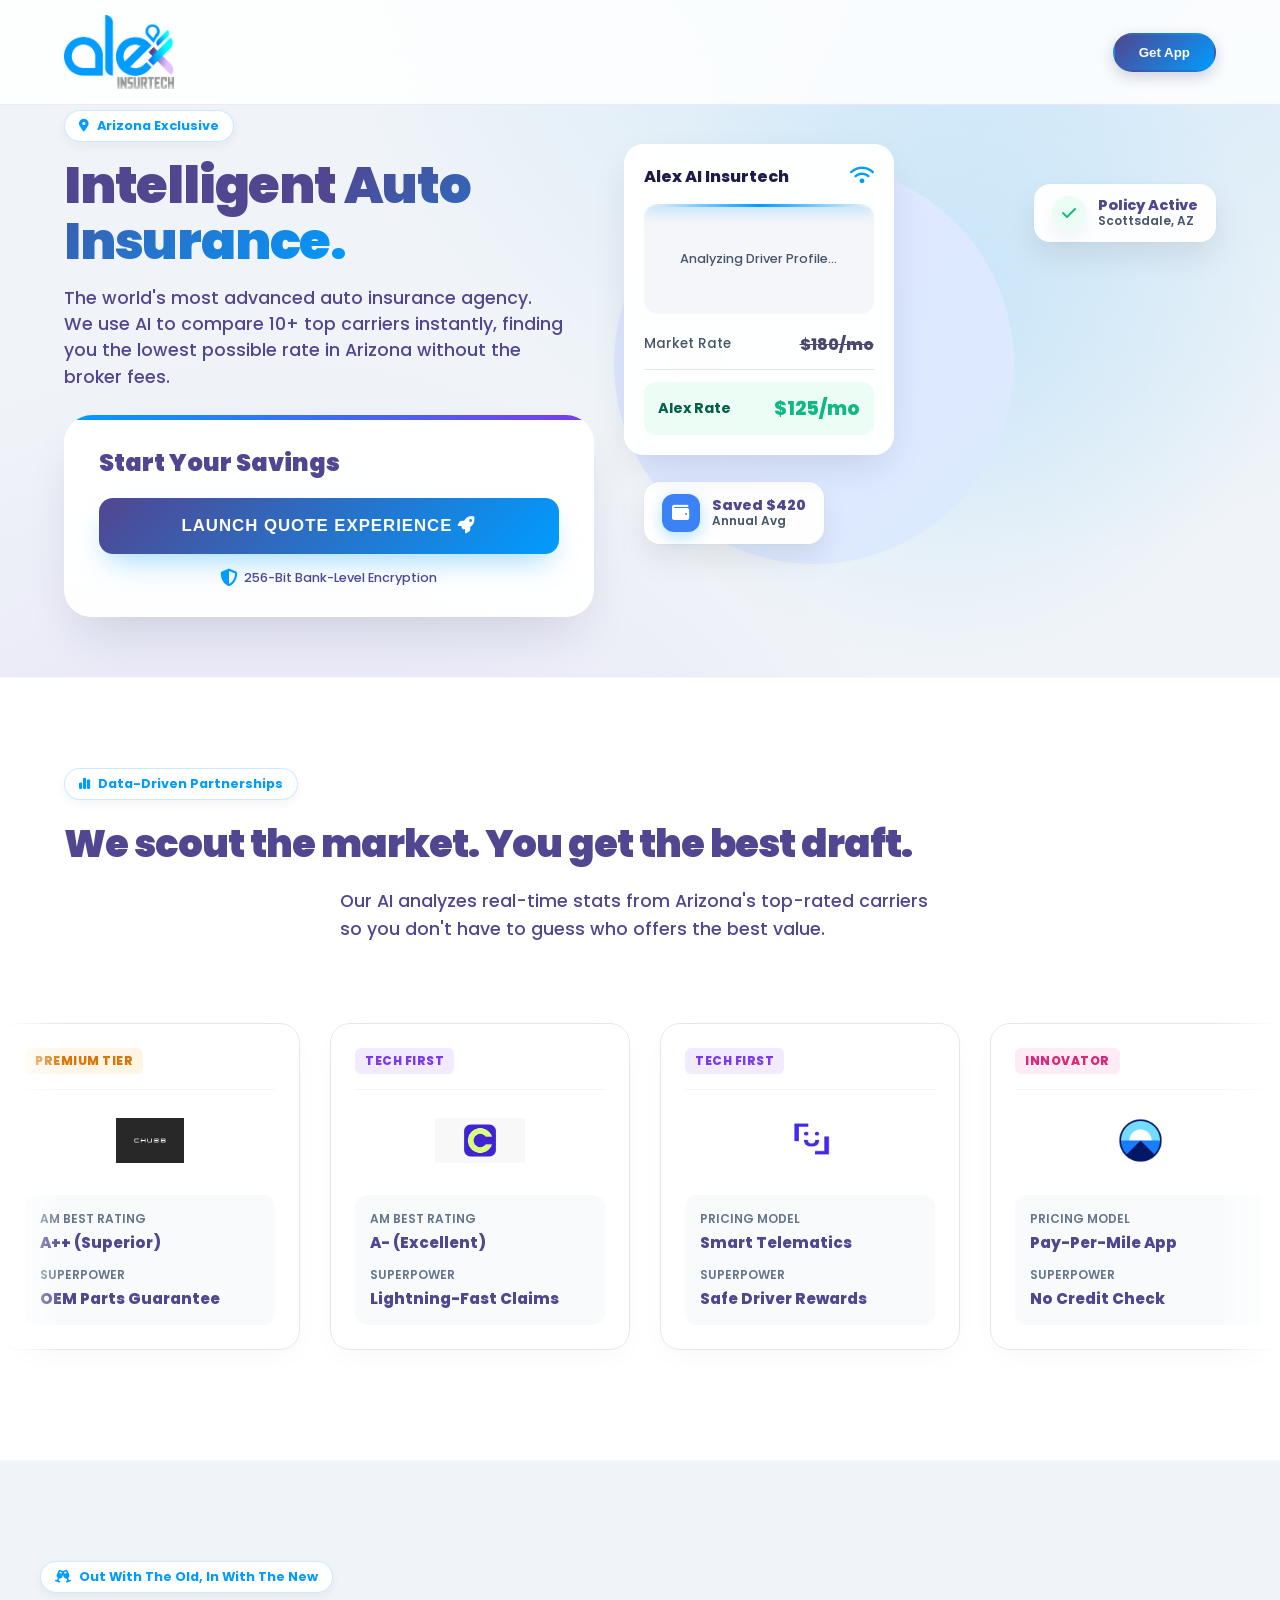
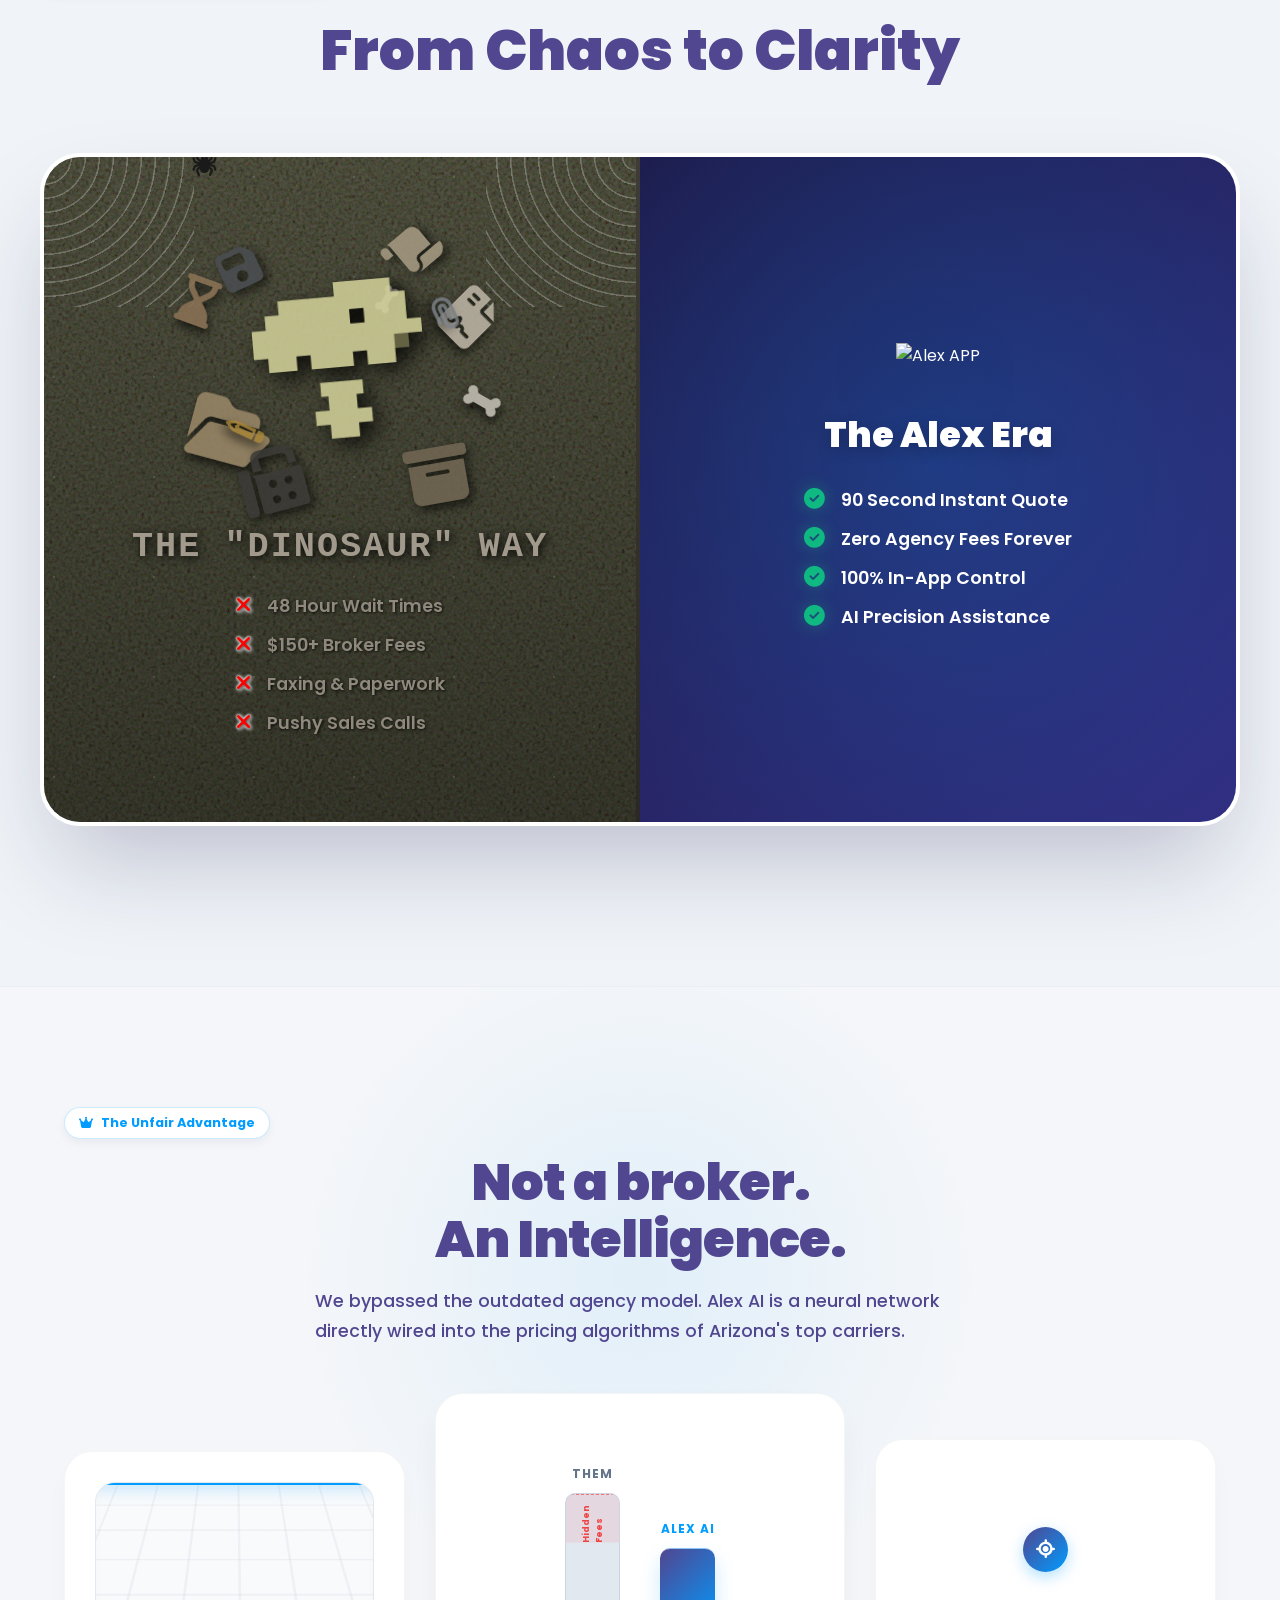
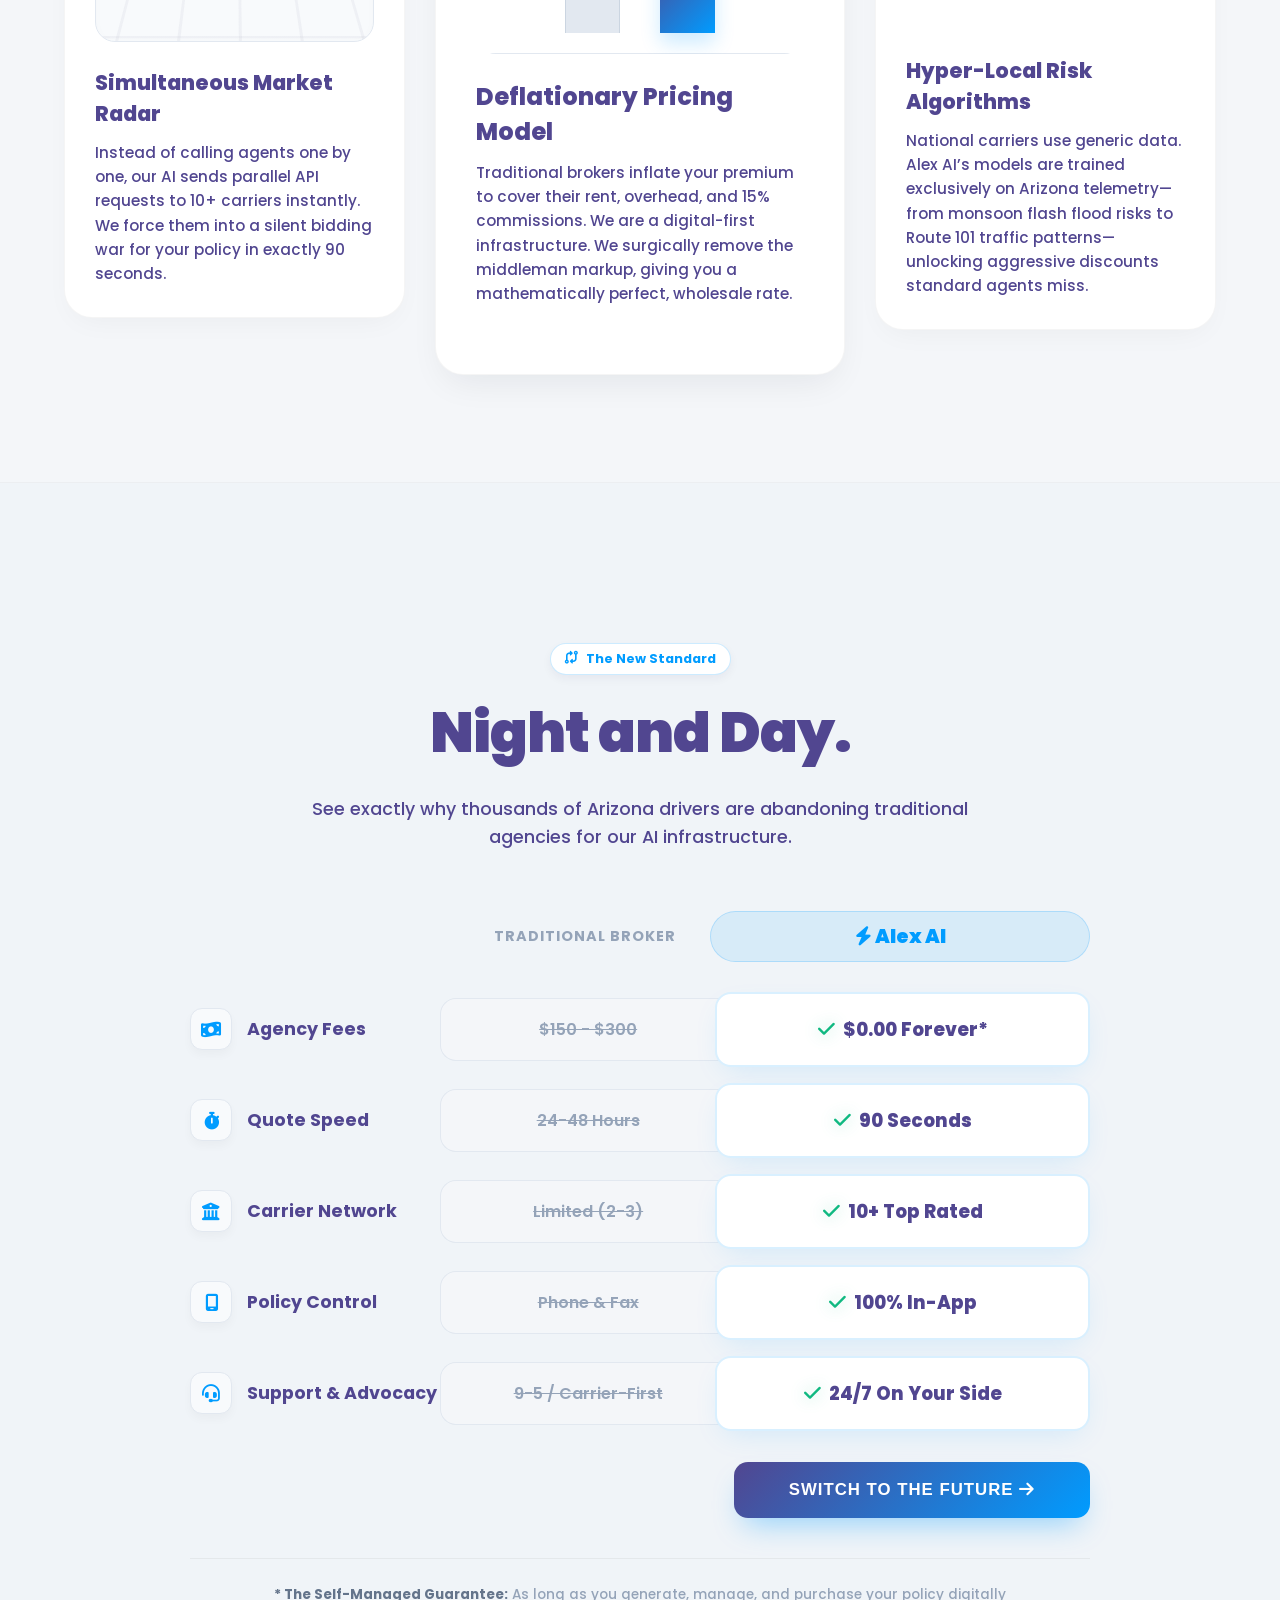
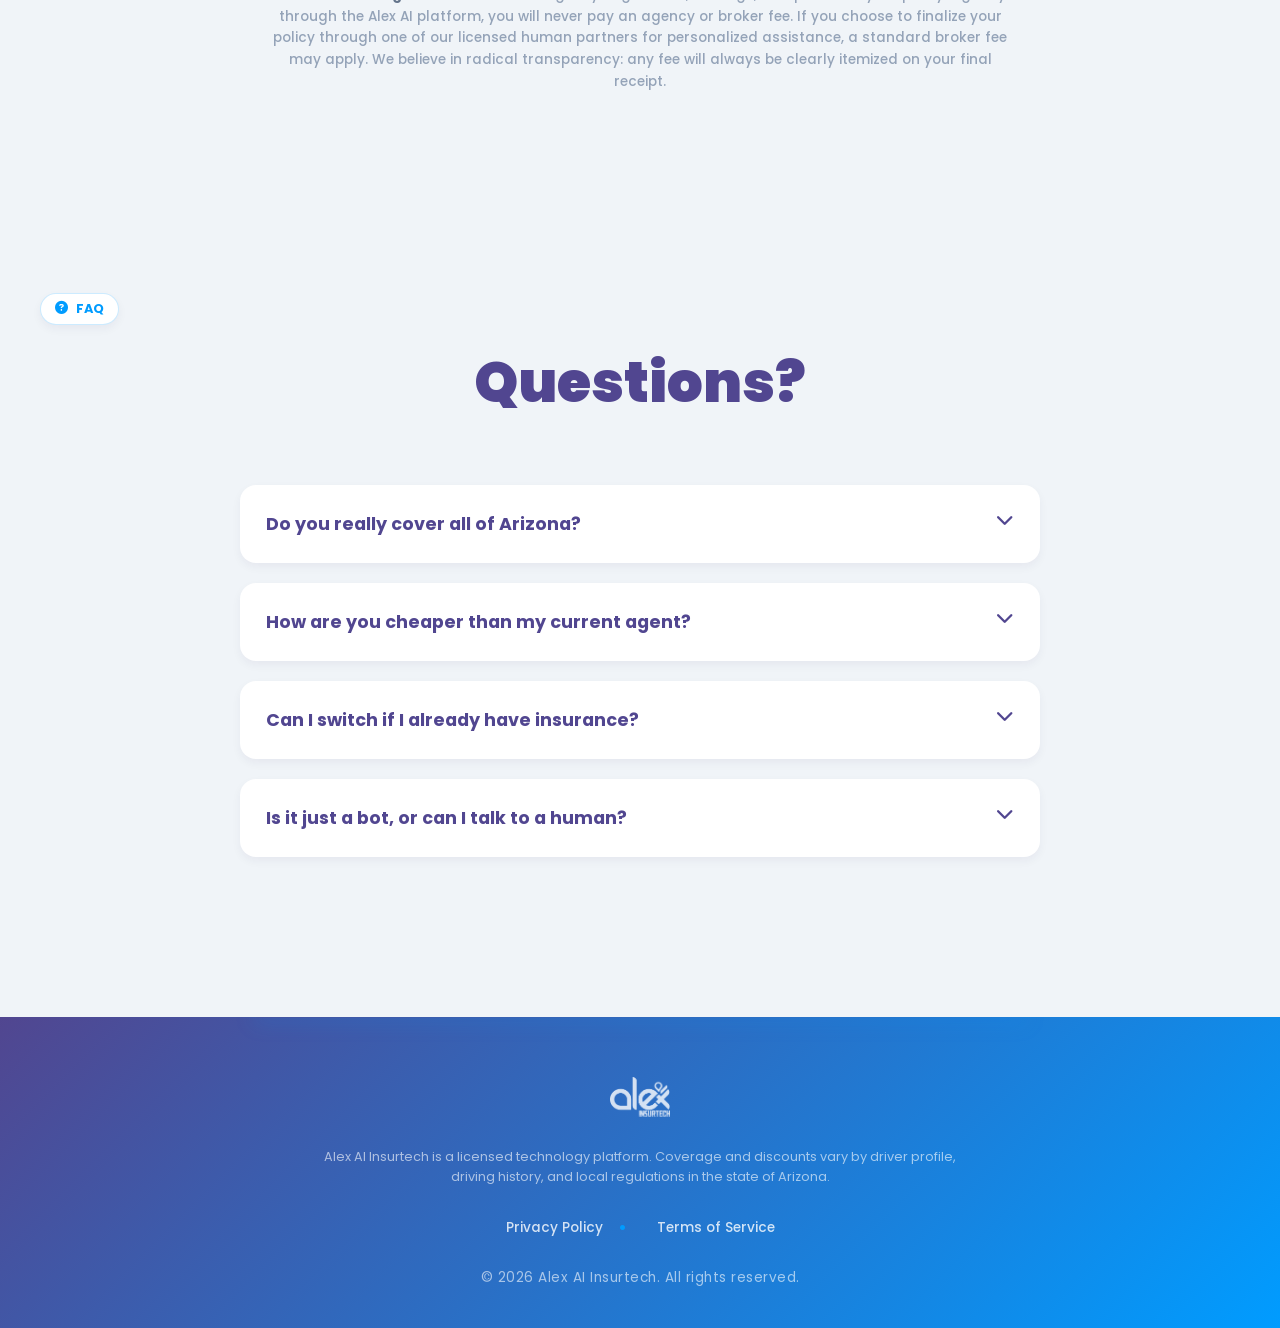
==== commit e35f7b6d: "Add files via upload" ====
--- a/index.html
+++ b/index.html
@@ -48,7 +48,7 @@
             <div class="visual-wrapper fade-up visible" style="transition-delay: 0.2s;">
                 <div class="visual-bg-circle"></div>
                 
-                <img src="./assets/car-render-3.png" class="car-model" alt="Car">
+                <img src="./assets/mock-up-1.png" class="car-model" alt="Car">
                 
                 <div class="premium-scanner-card">
                     <div class="psc-header">
@@ -372,24 +372,11 @@
 
         <div class="evo-new">
             <div class="pro-glow"></div>
-            <div class="app-mockup-pro">
-                <div class="mockup-screen">
-                    <div class="screen-header">
-                        <div class="screen-notch"></div>
-                        <div class="screen-signal"><i class="fa-solid fa-wifi"></i> 5G</div>
-                    </div>
-                    <div class="screen-content">
-                        <div class="success-icon"><i class="fa-solid fa-check"></i></div>
-                        <div style="font-size:1.2rem; font-weight:800; margin-bottom: 5px;">Quote Ready</div>
-                        <div class="success-price">$0 Fees</div>
-                        <div class="screen-mini-row">
-                            <span><i class="fa-solid fa-bolt"></i> 90s Scan</span>
-                            <span><i class="fa-solid fa-robot"></i> AI Rates</span>
-                        </div>
-                        <div class="screen-btn">Activate Policy</div>
-                    </div>
-                </div>
-            </div>
+            
+            <div class="image-container-pro">
+                <img src="./assets/mock-up-2.png" alt="Alex APP" class="full-mockup-img">
+            </div>
+
             <div style="position: relative; z-index: 2;">
                 <h3 style="font-size:2.2rem; font-weight:900; margin-bottom:20px; text-shadow: 0 5px 15px rgba(0,0,0,0.2);">The Alex Era</h3>
                 <ul class="alex-list">
--- a/css/style.css
+++ b/css/style.css
@@ -7,6 +7,7 @@
             --alex-mid: #514690;   /* Medium Purple */
             --alex-blue: #009CFF;  /* Bright Blue */
             --alex-accent: #7C3AED; /* Vibrant Purple */
+            --text-secondary:var(--alex-mid);
             
             --brand-grad: linear-gradient(135deg, var(--alex-mid) 0%, var(--alex-blue) 100%);
             --brand-grad-dark: linear-gradient(135deg, #1E1B4B 0%, #433878 100%);
@@ -169,7 +170,7 @@
 
         /* Coche adaptado al nuevo tamaño */
         .car-model {
-            width: 135%; max-width: 650px; position: absolute; right: -40px; top: 50px; z-index: 5;
+            width: 100%; max-width: 650px; position: absolute; right: -40px; z-index: 5;
             filter: drop-shadow(0 25px 35px rgba(30,27,75,0.2)) brightness(1.05);
             animation: floatPremiumCar 6s ease-in-out infinite;
         }
@@ -248,6 +249,16 @@
             .premium-scanner-card { left: 50%; transform: translateX(-50%); width: 280px; top: -10px; animation: none;}
             .fs-1 { top: 10px; right: 0; }
             .fs-2 { bottom: 10px; left: 0; }
+        }
+
+        @media(max-width:600px){
+            .premium-scanner-card{
+                display: none;
+            }
+
+            .car-model{
+                top: 10px;
+            }
         }
         
         @keyframes spin { from { transform: rotate(0deg); } to { transform: rotate(360deg); } }
@@ -553,29 +564,26 @@
     overflow: hidden;
 }
 .pro-glow {
-    position: absolute; top: -50%; right: -50%; width: 200%; height: 200%;
-    background: radial-gradient(circle at center, rgba(0, 156, 255, 0.15), transparent 60%);
+    position: absolute; top: -30%; width: 150%; height: 150%;
+    background: radial-gradient(circle at center, rgba(0, 156, 255, 0.2), transparent 70%);
     pointer-events: none; z-index: 0;
     animation: subtlePulse 8s infinite alternate ease-in-out;
 }
-@keyframes subtlePulse { 0% { opacity: 0.5; transform: scale(0.9); } 100% { opacity: 1; transform: scale(1.1); } }
-.app-mockup-pro {
-    width: 240px; height: 420px; background: #0F172A; border-radius: 36px; padding: 10px;
-    box-shadow: 0 30px 70px -20px rgba(0, 156, 255, 0.5), inset 0 0 0 2px rgba(255,255,255,0.1);
-    margin-bottom: 40px; position: relative; z-index: 2;
+@keyframes subtlePulse { 0% { opacity: 0.4; transform: scale(0.9); } 100% { opacity: 0.8; transform: scale(1.1); } }
+@keyframes floatPro { 0%, 100% { transform: translateY(0); } 50% { transform: translateY(-20px); } }
+.image-container-pro {
+    max-width: 320px; /* Ajusta este ancho según el tamaño de tu imagen */
+    margin-bottom: 40px;
+    position: relative;
+    z-index: 2;
     animation: floatPro 6s infinite ease-in-out;
 }
-@keyframes floatPro { 0%, 100% { transform: translateY(0); } 50% { transform: translateY(-15px); } }
-.mockup-screen {
-    background: linear-gradient(180deg, rgba(255,255,255,0.1), rgba(255,255,255,0.05));
-    height: 100%; width: 100%; border-radius: 28px; overflow: hidden;
-    backdrop-filter: blur(20px); border: 1px solid rgba(255,255,255,0.2);
-    display: flex; flex-direction: column; position: relative;
-}
-.mockup-screen::after {
-    content: ''; position: absolute; top: 0; left: -100%; width: 100%; height: 100%;
-    background: linear-gradient(110deg, transparent 30%, rgba(255,255,255,0.2) 50%, transparent 70%);
-    animation: screenShine 5s infinite;
+.full-mockup-img {
+    width: 100%;
+    height: auto;
+    display: block;
+    /* Opcional: una sombra suave para dar profundidad si tu imagen no la tiene */
+    filter: drop-shadow(0 20px 40px rgba(0,0,0,0.4));
 }
 @keyframes screenShine { 0% { left: -100%; } 20% { left: 150%; } 100% { left: 150%; } }
 .screen-header { display: flex; justify-content: space-between; padding: 15px; font-size: 0.7rem; opacity: 0.8; }
@@ -596,6 +604,10 @@
     .evo-new { padding: 60px 30px; }
     .dino-visual-container { transform: scale(0.9); margin-bottom: 20px; }
     .app-mockup-pro { width: 200px; height: 360px; }
+}
+
+@media (max-width: 600px) {
+    .image-container-pro { max-width: 260px; }
 }
 
 /* =========================================
@@ -1292,3 +1304,100 @@
         }
 
 
+/* =========================================
+   EXCLUSIVE PARTNERSHIP (WARRIOR SPOTLIGHT)
+   ========================================= */
+.exclusive-partner {
+    margin-top: 40px;
+    margin-bottom: 40px;
+}
+
+.ep-grid {
+    display: grid;
+    grid-template-columns: 1fr 1.1fr;
+    gap: 60px;
+    align-items: center;
+    background: #FFFFFF;
+    border: 1px solid #E2E8F0;
+    border-radius: 32px;
+    padding: 60px;
+    box-shadow: 0 20px 40px -10px rgba(15, 23, 42, 0.05);
+}
+
+/* Lado del texto y Logo */
+.ep-logo-box {
+    background: #F8FAFC;
+    border: 1px solid #E2E8F0;
+    padding: 30px;
+    border-radius: 20px;
+    display: inline-block;
+    box-shadow: inset 0 2px 10px rgba(0,0,0,0.02);
+}
+
+.ep-warrior-logo {
+    height: 60px;
+    width: auto;
+    display: block;
+    /* Opcional: Si el logo de Warrior tiene fondo blanco, esto lo mezcla mejor */
+    mix-blend-mode: multiply; 
+}
+
+/* Lado de los beneficios (Grid de 2 columnas) */
+.ep-features {
+    display: grid;
+    grid-template-columns: 1fr 1fr;
+    gap: 20px;
+}
+
+.ep-feat-card {
+    background: #FFFFFF;
+    border: 1px solid #E2E8F0;
+    padding: 25px;
+    border-radius: 20px;
+    transition: transform 0.3s ease, box-shadow 0.3s ease;
+    box-shadow: 0 4px 10px rgba(0,0,0,0.02);
+}
+
+.ep-feat-card:hover {
+    transform: translateY(-5px);
+    box-shadow: 0 15px 30px -10px rgba(0, 156, 255, 0.15);
+    border-color: rgba(0, 156, 255, 0.3);
+}
+
+.ep-feat-icon {
+    width: 45px; height: 45px;
+    background: rgba(0, 156, 255, 0.1);
+    color: var(--alex-blue);
+    border-radius: 12px;
+    display: flex; align-items: center; justify-content: center;
+    font-size: 1.3rem;
+    margin-bottom: 15px;
+}
+
+.ep-feat-card h4 {
+    font-size: 1.05rem;
+    font-weight: 800;
+    color: var(--alex-deep);
+    margin-bottom: 8px;
+    line-height: 1.2;
+}
+
+.ep-feat-card p {
+    font-size: 0.85rem;
+    color: var(--text-secondary);
+    line-height: 1.5;
+    margin: 0;
+    font-weight: 500;
+}
+
+/* Responsive */
+@media (max-width: 900px) {
+    .ep-grid {
+        grid-template-columns: 1fr;
+        padding: 40px 25px;
+        gap: 40px;
+    }
+    .ep-features {
+        grid-template-columns: 1fr;
+    }
+}
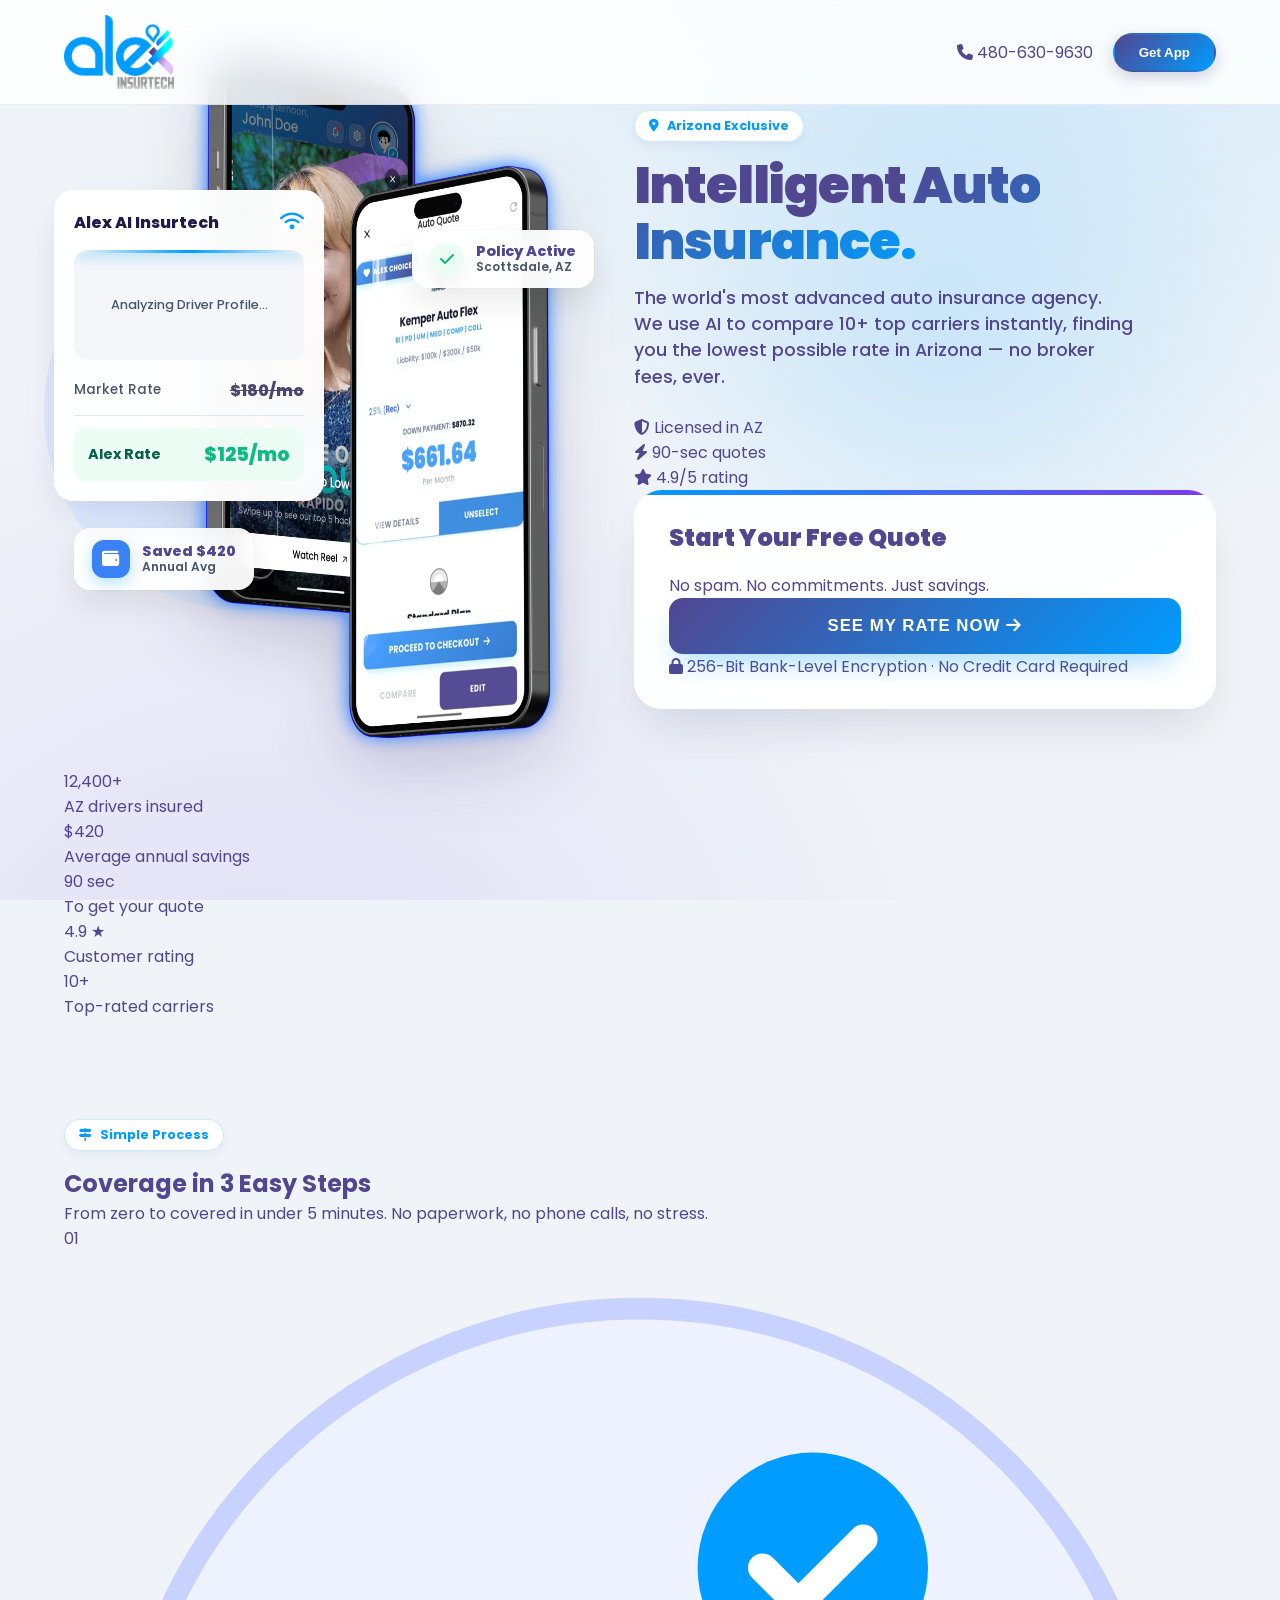
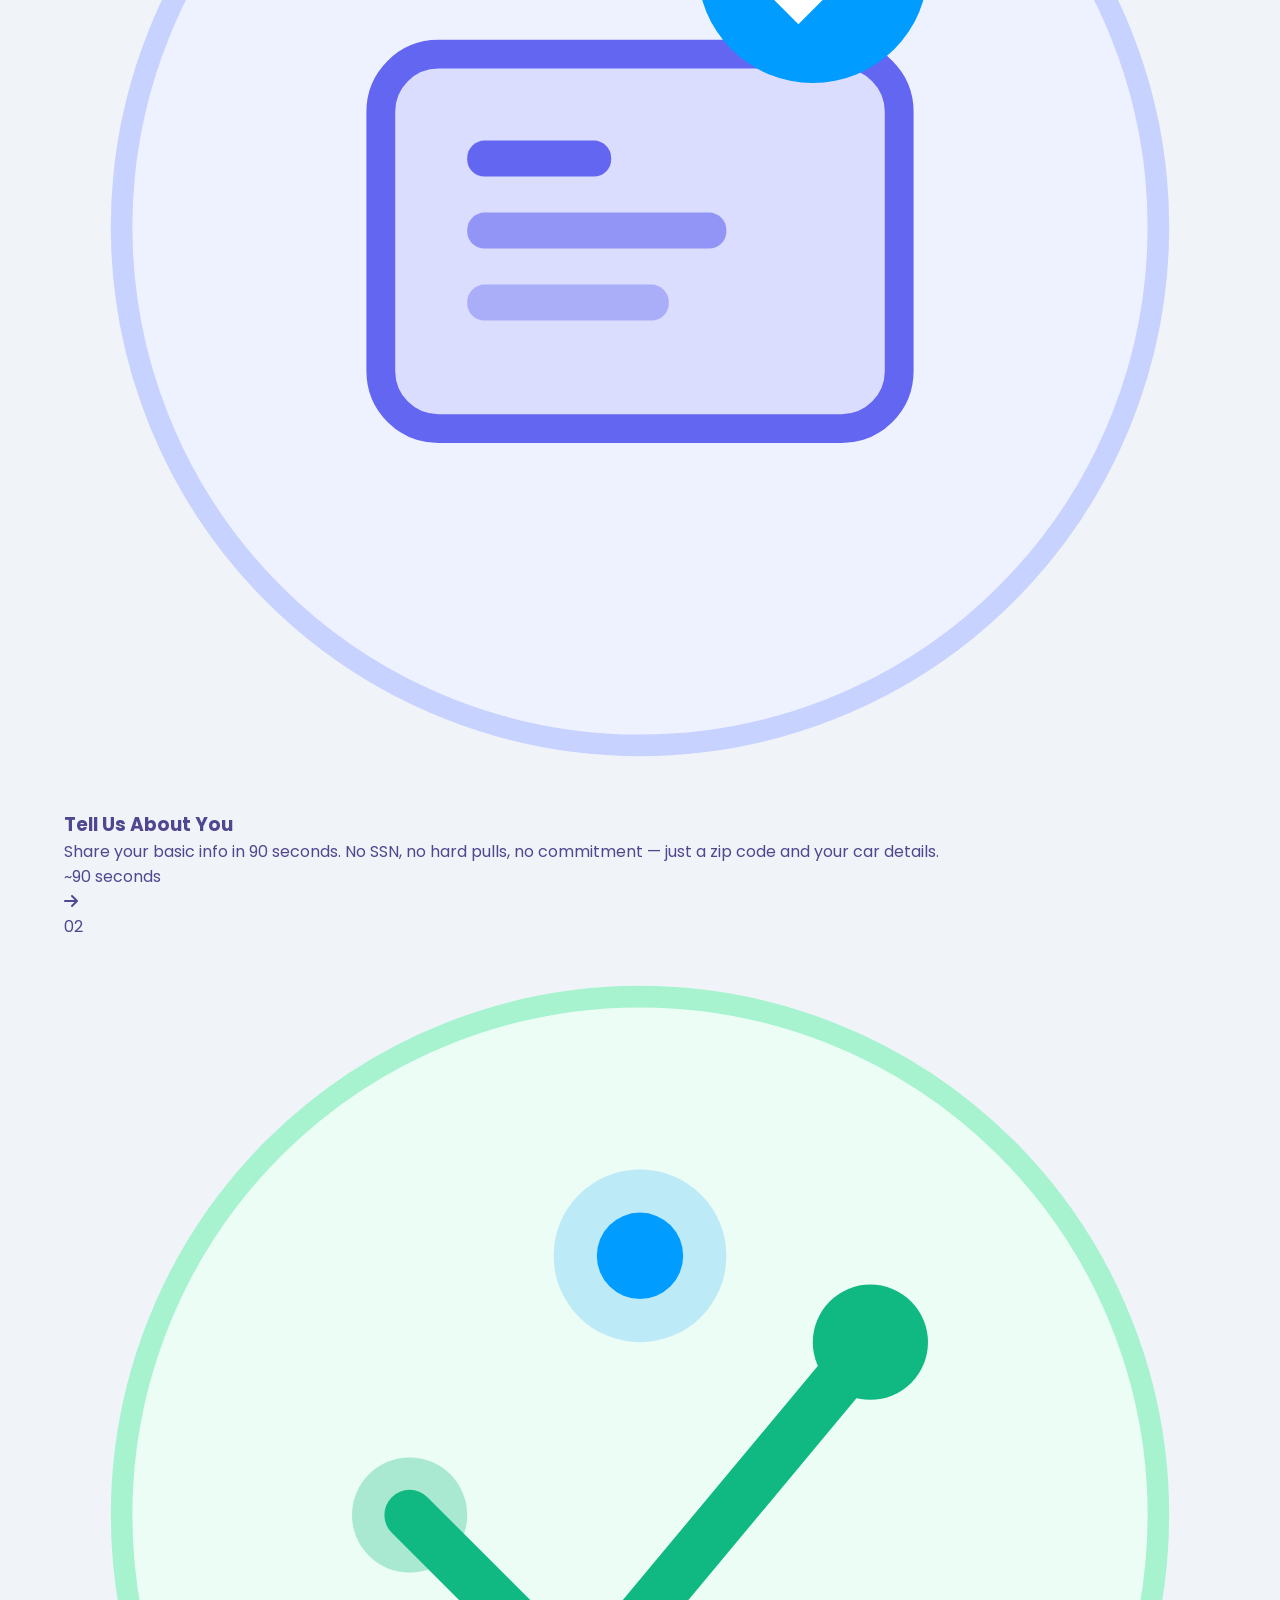
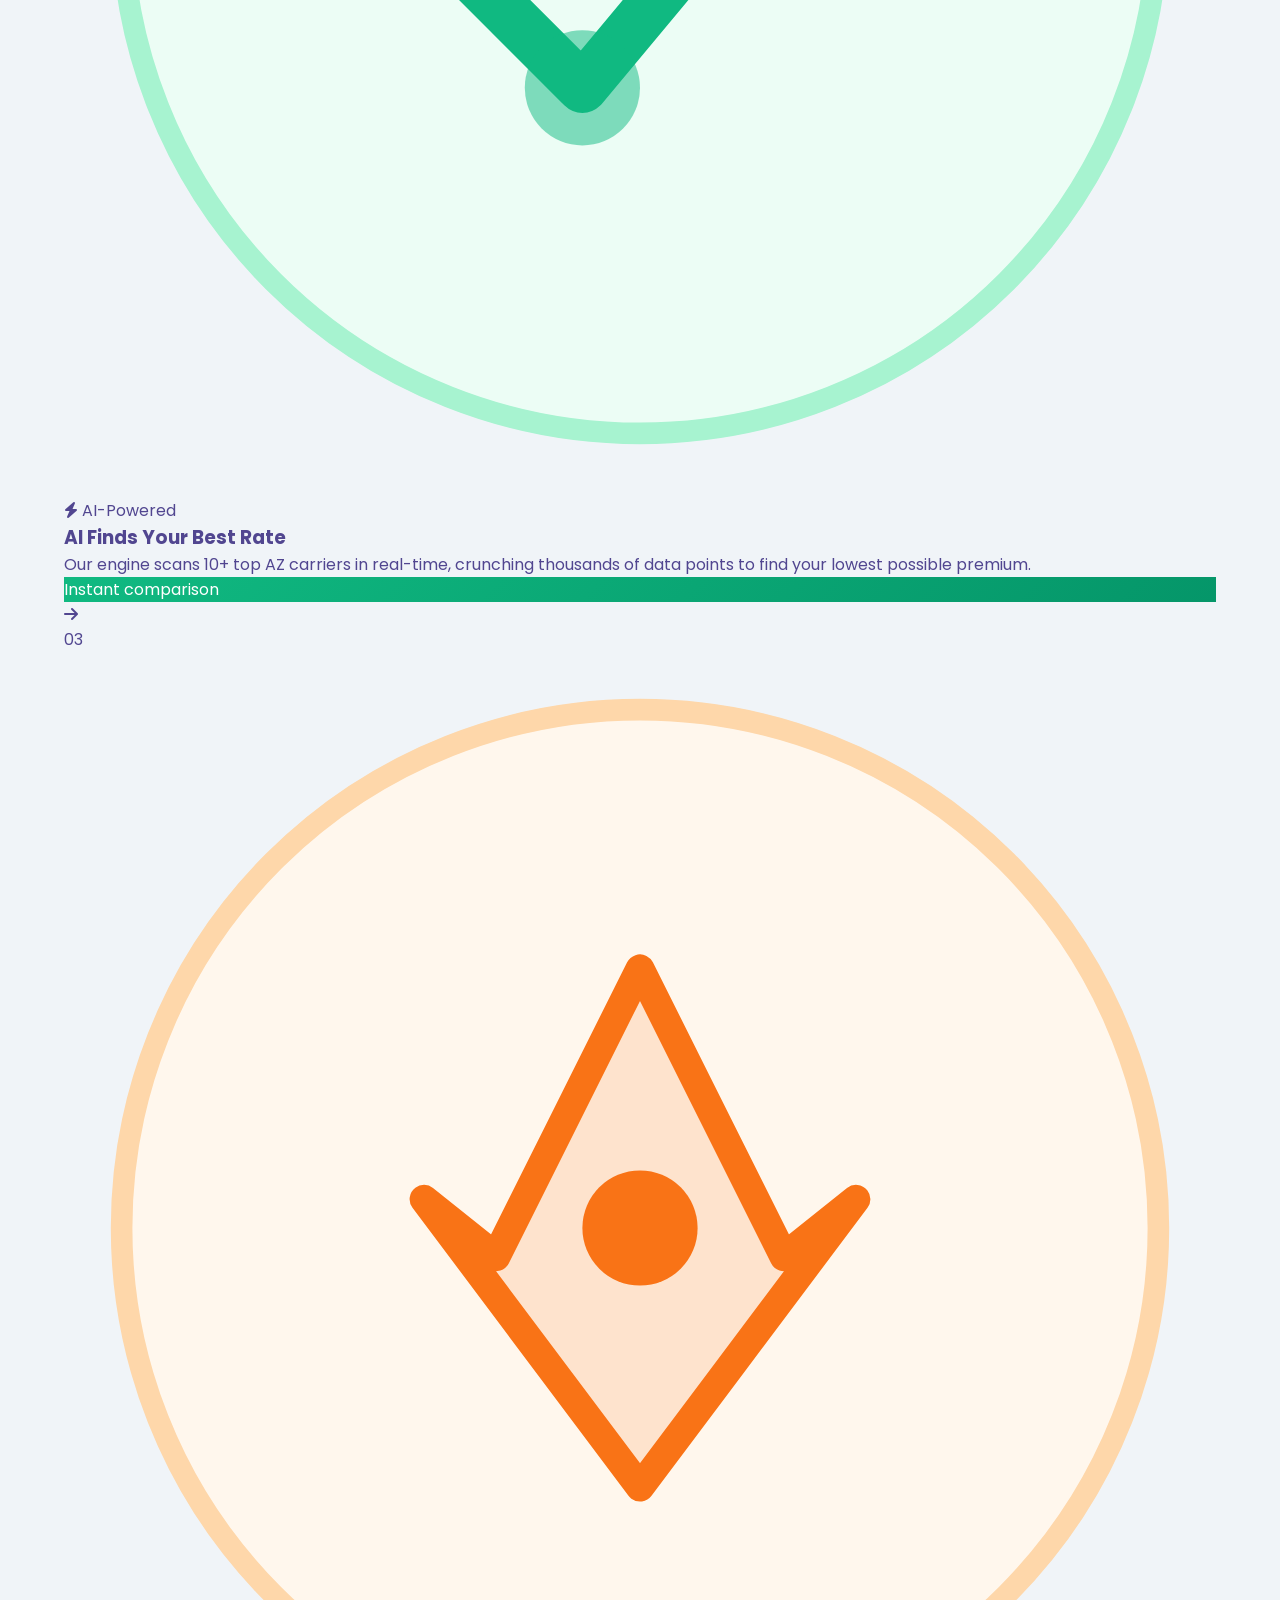
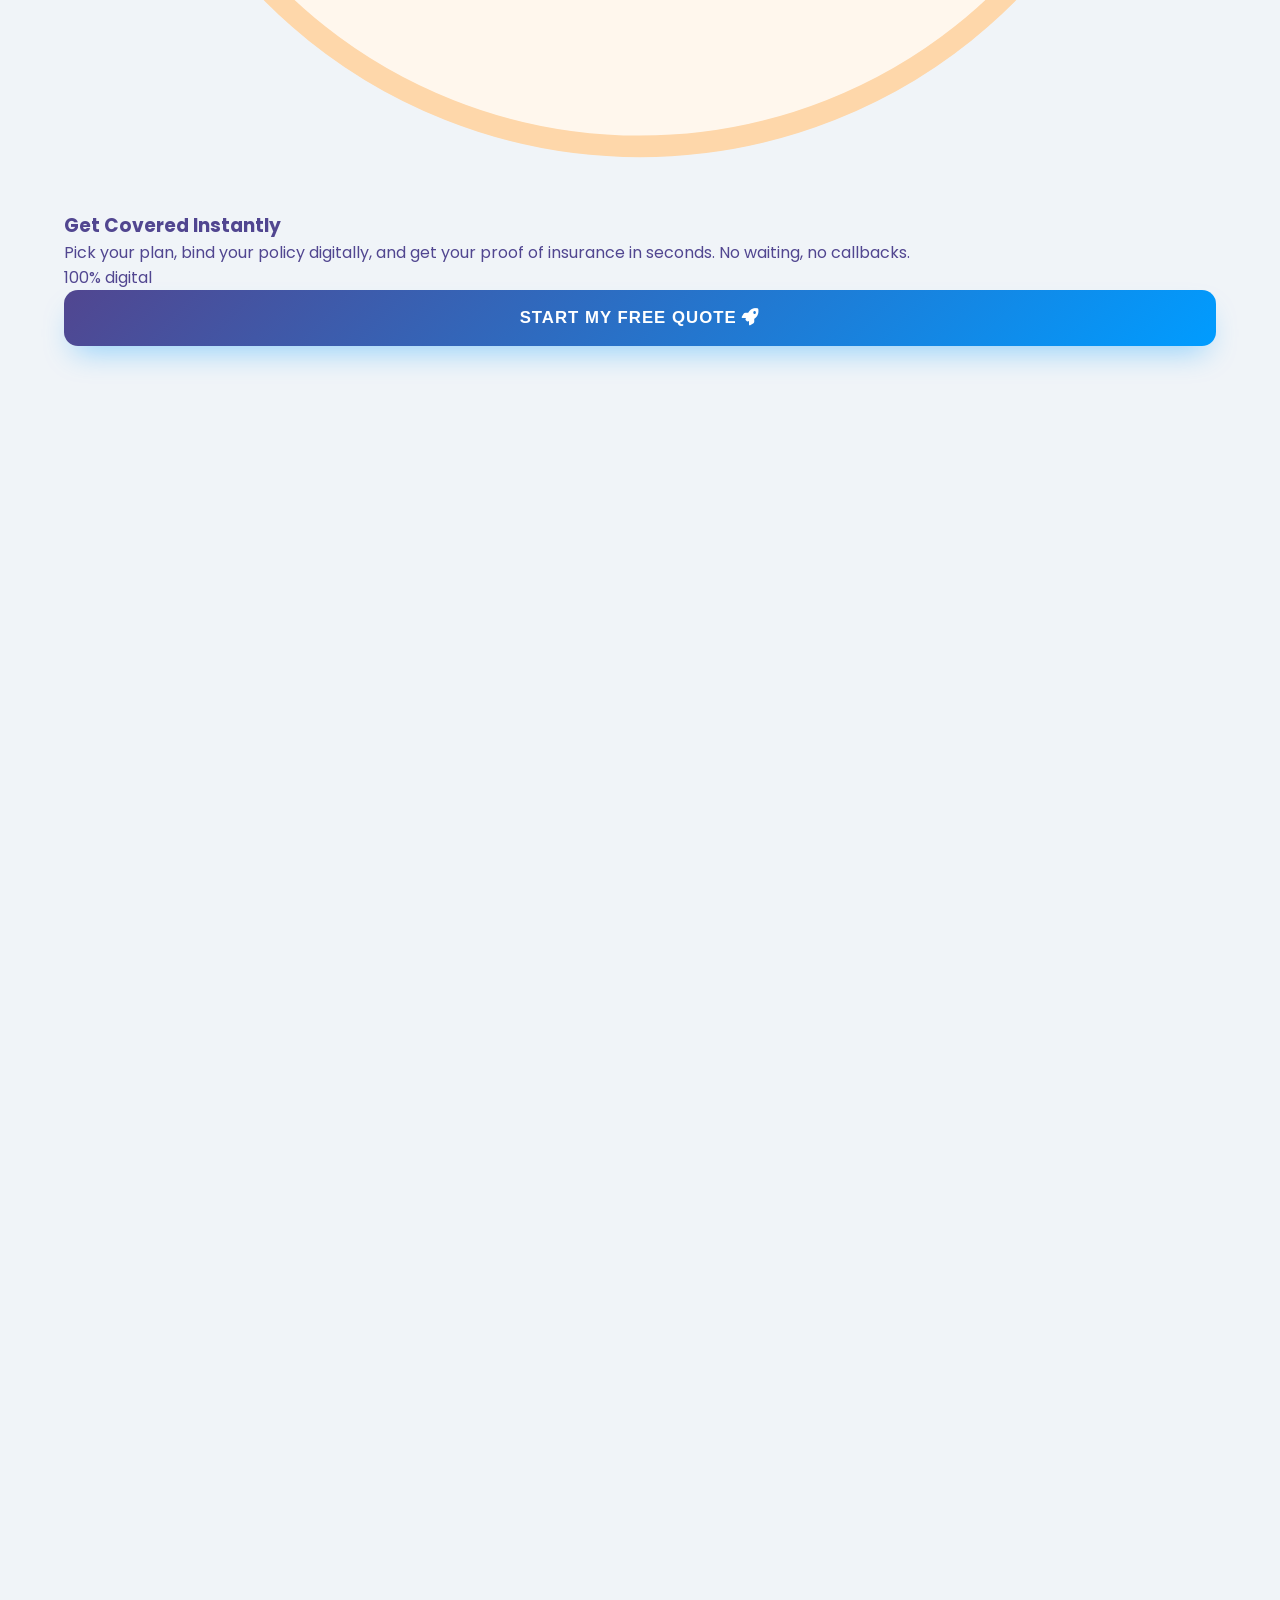
==== commit f58c59b7: "Add files via upload" ====
--- a/index.html
+++ b/index.html
@@ -1,598 +1,600 @@
-<!DOCTYPE html>
-<html lang="en">
-<head>
-    <meta charset="UTF-8">
-    <meta name="viewport" content="width=device-width, initial-scale=1.0, maximum-scale=1.0, user-scalable=no">
-    
-    <title>Alex AI Insurtech | Insurance For Modern Life</title>
-    <meta name="description" content="The world's most advanced auto insurance agency. Exclusive to Arizona. Save 30% in 90 seconds.">
-    
-    <link href="https://fonts.googleapis.com/css2?family=Poppins:wght@300;400;500;600;700;800;900&display=swap" rel="stylesheet">
-    <link href="https://cdnjs.cloudflare.com/ajax/libs/font-awesome/6.4.0/css/all.min.css" rel="stylesheet">
-
-    <link rel="shortcut icon" href="./assets/favicon.ico" type="image/x-icon">
-
-    <link rel="stylesheet" href="./css/style.css">
-
-</head>
-<body>
-
-    <nav>
-        <div class="container nav-inner">
-            <a href="https://alexai.cloud/" class="logo"><img class="logo-main" src="./assets/logo-alex-main.png" alt="Alex AI"></a>
-            <div class="nav-actions">
-                <button class="btn-nav" onclick="openModal()">Get App</button>
-            </div>
-        </div>
-    </nav>
-
-    <section class="hero">
-        <div class="container hero-grid">
-            
-            <div class="fade-up visible">
-                <div class="hero-badge"><i class="fa-solid fa-location-dot"></i> Arizona Exclusive</div>
-                <h1 class="hero-title">Intelligent <span class="grad-text">Auto Insurance.</span></h1>
-                <p class="hero-sub">The world's most advanced auto insurance agency. We use AI to compare 10+ top carriers instantly, finding you the lowest possible rate in Arizona without the broker fees.</p>
-                
-                <div class="quote-widget">
-                    <h3>Start Your Savings</h3>
-                    <form id="quoteForm">                        
-                        <button type="submit" class="btn-main">Launch Quote Experience <i class="fa-solid fa-rocket"></i></button>
-                    </form>
-                    <div style="text-align:center; font-size:0.8rem; color:var(--text-secondary); margin-top:15px; display:flex; align-items:center; justify-content:center; gap:6px; font-weight: 500;">
-                        <i class="fa-solid fa-shield-halved" style="color:var(--alex-blue); font-size: 1.1rem;"></i> 256-Bit Bank-Level Encryption
-                    </div>
-                </div>
-            </div>
-            
-            <div class="visual-wrapper fade-up visible" style="transition-delay: 0.2s;">
-                <div class="visual-bg-circle"></div>
-                
-                <img src="./assets/mock-up-1.png" class="car-model" alt="Car">
-                
-                <div class="premium-scanner-card">
-                    <div class="psc-header">
-                        <span class="psc-title">Alex AI Insurtech</span>
-                        <i class="fa-solid fa-wifi psc-icon"></i>
-                    </div>
-                    <div class="psc-screen">
-                        <div class="psc-scan-line"></div>
-                        Analyzing Driver Profile...
-                    </div>
-                    <div class="psc-row">
-                        <span class="psc-label">Market Rate</span>
-                        <span class="psc-strike">$180/mo</span>
-                    </div>
-                    <div class="psc-highlight">
-                        <span class="psc-hl-label">Alex Rate</span>
-                        <span class="psc-hl-val">$125/mo</span>
-                    </div>
-                </div>
-
-                <div class="float-stat fs-1">
-                    <div class="stat-icon"><i class="fa-solid fa-check"></i></div>
-                    <div class="stat-text">
-                        <h4>Policy Active</h4>
-                        <p>Scottsdale, AZ</p>
-                    </div>
-                </div>
-                
-                <div class="float-stat fs-2">
-                    <div class="stat-icon"><i class="fa-solid fa-wallet"></i></div>
-                    <div class="stat-text">
-                        <h4>Saved $420</h4>
-                        <p>Annual Avg</p>
-                    </div>
-                </div>
-            </div>
-            
-        </div>
-    </section>
-
-<section class="partners-funnel fade-up">
-    <div class="container text-center">
-        <span class="hero-badge"><i class="fa-solid fa-chart-simple"></i> Data-Driven Partnerships</span>
-        <h2 class="pf-title">We scout the market. You get the best draft.</h2>
-        <p class="pf-sub">Our AI analyzes real-time stats from Arizona's top-rated carriers so you don't have to guess who offers the best value.</p>
-    </div>
-
-    <div class="pf-track-container">
-        <div class="pf-track">
-            
-            <div class="pf-group">
-                <div class="scout-card">
-                    <div class="scout-header">
-                        <span class="scout-tier tier-gold">Premium Tier</span>
-                        <i class="fa-solid fa-shield-check verified-icon"></i>
-                    </div>
-                    <div class="scout-logo-box"><img src="./assets/Carrier-chubb.jpg" class="scout-logo" alt="Chubb"></div>
-                    <div class="scout-stats">
-                        <div class="stat-line"><span>AM Best Rating</span> <strong>A++ (Superior)</strong></div>
-                        <div class="stat-line"><span>Superpower</span> <strong>OEM Parts Guarantee</strong></div>
-                    </div>
-                </div>
-                
-                <div class="scout-card">
-                    <div class="scout-header">
-                        <span class="scout-tier tier-tech">Tech First</span>
-                        <i class="fa-solid fa-shield-check verified-icon"></i>
-                    </div>
-                    <div class="scout-logo-box"><img src="./assets/Carrier-clearcover.png" class="scout-logo" alt="Clearcover"></div>
-                    <div class="scout-stats">
-                        <div class="stat-line"><span>AM Best Rating</span> <strong>A- (Excellent)</strong></div>
-                        <div class="stat-line"><span>Superpower</span> <strong>Lightning-Fast Claims</strong></div>
-                    </div>
-                </div>
-
-                <div class="scout-card">
-                    <div class="scout-header">
-                        <span class="scout-tier tier-tech">Tech First</span>
-                        <i class="fa-solid fa-shield-check verified-icon"></i>
-                    </div>
-                    <div class="scout-logo-box"><img src="./assets/Carrier-covercube-2.jpg" class="scout-logo" alt="Covercube"></div>
-                    <div class="scout-stats">
-                        <div class="stat-line"><span>Pricing Model</span> <strong>Smart Telematics</strong></div>
-                        <div class="stat-line"><span>Superpower</span> <strong>Safe Driver Rewards</strong></div>
-                    </div>
-                </div>
-
-                <div class="scout-card">
-                    <div class="scout-header">
-                        <span class="scout-tier tier-innovator">Innovator</span>
-                        <i class="fa-solid fa-shield-check verified-icon"></i>
-                    </div>
-                    <div class="scout-logo-box"><img src="./assets/Carrier-just.jpg" class="scout-logo" alt="Just"></div>
-                    <div class="scout-stats">
-                        <div class="stat-line"><span>Pricing Model</span> <strong>Pay-Per-Mile App</strong></div>
-                        <div class="stat-line"><span>Superpower</span> <strong>No Credit Check</strong></div>
-                    </div>
-                </div>
-
-                <div class="scout-card">
-                    <div class="scout-header">
-                        <span class="scout-tier tier-blue">Accessible</span>
-                        <i class="fa-solid fa-shield-check verified-icon"></i>
-                    </div>
-                    <div class="scout-logo-box"><img src="./assets/Carrier-kemper.jpg" class="scout-logo" alt="Kemper"></div>
-                    <div class="scout-stats">
-                        <div class="stat-line"><span>AM Best Rating</span> <strong>A- (Excellent)</strong></div>
-                        <div class="stat-line"><span>Superpower</span> <strong>Forgiving Underwriting</strong></div>
-                    </div>
-                </div>
-
-                <div class="scout-card">
-                    <div class="scout-header">
-                        <span class="scout-tier tier-blue">Accessible</span>
-                        <i class="fa-solid fa-shield-check verified-icon"></i>
-                    </div>
-                    <div class="scout-logo-box"><img src="./assets/Carrier-assurance-america.png" class="scout-logo" alt="Assurance America"></div>
-                    <div class="scout-stats">
-                        <div class="stat-line"><span>Market Focus</span> <strong>Non-Standard Auto</strong></div>
-                        <div class="stat-line"><span>Superpower</span> <strong>Instant SR-22 Filings</strong></div>
-                    </div>
-                </div>
-
-                <div class="scout-card">
-                    <div class="scout-header">
-                        <span class="scout-tier tier-local">Regional</span>
-                        <i class="fa-solid fa-shield-check verified-icon"></i>
-                    </div>
-                    <div class="scout-logo-box"><img src="./assets/Carrier-aspire.jpg" class="scout-logo" alt="Aspire"></div>
-                    <div class="scout-stats">
-                        <div class="stat-line"><span>Focus Area</span> <strong>Southwest Drivers</strong></div>
-                        <div class="stat-line"><span>Superpower</span> <strong>Aggressive AZ Discounts</strong></div>
-                    </div>
-                </div>
-                
-                <div class="scout-card">
-                    <div class="scout-header">
-                        <span class="scout-tier tier-local">Regional</span>
-                        <i class="fa-solid fa-shield-check verified-icon"></i>
-                    </div>
-                    <div class="scout-logo-box"><img src="./assets/Carrier-commonwealth.jpg" class="scout-logo" alt="Commonwealth Casualty"></div>
-                    <div class="scout-stats">
-                        <div class="stat-line"><span>Focus Area</span> <strong>Southwest US</strong></div>
-                        <div class="stat-line"><span>Superpower</span> <strong>Flexible Payment Plans</strong></div>
-                    </div>
-                </div>
-
-                <div class="scout-card">
-                    <div class="scout-header">
-                        <span class="scout-tier tier-blue">Value Tier</span>
-                        <i class="fa-solid fa-shield-check verified-icon"></i>
-                    </div>
-                    <div class="scout-logo-box"><img src="./assets/Carrier-warrior.png" class="scout-logo" alt="Warrior"></div>
-                    <div class="scout-stats">
-                        <div class="stat-line"><span>Specialty</span> <strong>Second Chances</strong></div>
-                        <div class="stat-line"><span>Superpower</span> <strong>Low Down Payments</strong></div>
-                    </div>
-                </div>
-            </div>
-
-            <div class="pf-group" aria-hidden="true">
-                <div class="scout-card">
-                    <div class="scout-header">
-                        <span class="scout-tier tier-gold">Premium Tier</span>
-                        <i class="fa-solid fa-shield-check verified-icon"></i>
-                    </div>
-                    <div class="scout-logo-box"><img src="./assets/Carrier-chubb.jpg" class="scout-logo" alt="Chubb"></div>
-                    <div class="scout-stats">
-                        <div class="stat-line"><span>AM Best Rating</span> <strong>A++ (Superior)</strong></div>
-                        <div class="stat-line"><span>Superpower</span> <strong>OEM Parts Guarantee</strong></div>
-                    </div>
-                </div>
-                
-                <div class="scout-card">
-                    <div class="scout-header">
-                        <span class="scout-tier tier-tech">Tech First</span>
-                        <i class="fa-solid fa-shield-check verified-icon"></i>
-                    </div>
-                    <div class="scout-logo-box"><img src="./assets/Carrier-clearcover.png" class="scout-logo" alt="Clearcover"></div>
-                    <div class="scout-stats">
-                        <div class="stat-line"><span>AM Best Rating</span> <strong>A- (Excellent)</strong></div>
-                        <div class="stat-line"><span>Superpower</span> <strong>Lightning-Fast Claims</strong></div>
-                    </div>
-                </div>
-
-                <div class="scout-card">
-                    <div class="scout-header">
-                        <span class="scout-tier tier-tech">Tech First</span>
-                        <i class="fa-solid fa-shield-check verified-icon"></i>
-                    </div>
-                    <div class="scout-logo-box"><img src="./assets/Carrier-covercube-2.jpg" class="scout-logo" alt="Covercube"></div>
-                    <div class="scout-stats">
-                        <div class="stat-line"><span>Pricing Model</span> <strong>Smart Telematics</strong></div>
-                        <div class="stat-line"><span>Superpower</span> <strong>Safe Driver Rewards</strong></div>
-                    </div>
-                </div>
-
-                <div class="scout-card">
-                    <div class="scout-header">
-                        <span class="scout-tier tier-innovator">Innovator</span>
-                        <i class="fa-solid fa-shield-check verified-icon"></i>
-                    </div>
-                    <div class="scout-logo-box"><img src="./assets/Carrier-just.jpg" class="scout-logo" alt="Just"></div>
-                    <div class="scout-stats">
-                        <div class="stat-line"><span>Pricing Model</span> <strong>Pay-Per-Mile App</strong></div>
-                        <div class="stat-line"><span>Superpower</span> <strong>No Credit Check</strong></div>
-                    </div>
-                </div>
-
-                <div class="scout-card">
-                    <div class="scout-header">
-                        <span class="scout-tier tier-blue">Accessible</span>
-                        <i class="fa-solid fa-shield-check verified-icon"></i>
-                    </div>
-                    <div class="scout-logo-box"><img src="./assets/Carrier-kemper.jpg" class="scout-logo" alt="Kemper"></div>
-                    <div class="scout-stats">
-                        <div class="stat-line"><span>AM Best Rating</span> <strong>A- (Excellent)</strong></div>
-                        <div class="stat-line"><span>Superpower</span> <strong>Forgiving Underwriting</strong></div>
-                    </div>
-                </div>
-
-                <div class="scout-card">
-                    <div class="scout-header">
-                        <span class="scout-tier tier-blue">Accessible</span>
-                        <i class="fa-solid fa-shield-check verified-icon"></i>
-                    </div>
-                    <div class="scout-logo-box"><img src="./assets/Carrier-assurance-america.png" class="scout-logo" alt="Assurance America"></div>
-                    <div class="scout-stats">
-                        <div class="stat-line"><span>Market Focus</span> <strong>Non-Standard Auto</strong></div>
-                        <div class="stat-line"><span>Superpower</span> <strong>Instant SR-22 Filings</strong></div>
-                    </div>
-                </div>
-
-                <div class="scout-card">
-                    <div class="scout-header">
-                        <span class="scout-tier tier-local">Regional</span>
-                        <i class="fa-solid fa-shield-check verified-icon"></i>
-                    </div>
-                    <div class="scout-logo-box"><img src="./assets/Carrier-aspire.jpg" class="scout-logo" alt="Aspire"></div>
-                    <div class="scout-stats">
-                        <div class="stat-line"><span>Focus Area</span> <strong>Southwest Drivers</strong></div>
-                        <div class="stat-line"><span>Superpower</span> <strong>Aggressive AZ Discounts</strong></div>
-                    </div>
-                </div>
-
-                <div class="scout-card">
-                    <div class="scout-header">
-                        <span class="scout-tier tier-local">Regional</span>
-                        <i class="fa-solid fa-shield-check verified-icon"></i>
-                    </div>
-                    <div class="scout-logo-box"><img src="./assets/Carrier-commonwealth.jpg" class="scout-logo" alt="Commonwealth Casualty"></div>
-                    <div class="scout-stats">
-                        <div class="stat-line"><span>Focus Area</span> <strong>Southwest US</strong></div>
-                        <div class="stat-line"><span>Superpower</span> <strong>Flexible Payment Plans</strong></div>
-                    </div>
-                </div>
-
-                <div class="scout-card">
-                    <div class="scout-header">
-                        <span class="scout-tier tier-blue">Value Tier</span>
-                        <i class="fa-solid fa-shield-check verified-icon"></i>
-                    </div>
-                    <div class="scout-logo-box"><img src="./assets/Carrier-warrior.png" class="scout-logo" alt="Warrior"></div>
-                    <div class="scout-stats">
-                        <div class="stat-line"><span>Specialty</span> <strong>Second Chances</strong></div>
-                        <div class="stat-line"><span>Superpower</span> <strong>Low Down Payments</strong></div>
-                    </div>
-                </div>
-            </div>
-
-        </div>
-    </div>
-</section>
-
-<section class="section-py container fade-up">
-    <span class="hero-badge"><i class="fa-solid fa-champagne-glasses"></i> Out With The Old, In With The New</span>
-
-    <h2 style="text-align:center; font-size:3.5rem; font-weight:900; margin-bottom:60px; color:var(--alex-mid);">From Chaos to Clarity</h2>
-    <div class="evo-grid">
-        
-        <div class="evo-old">
-            <div class="dirt-overlay"></div>
-            <div class="cracks-overlay"></div>
-            <div class="floating-dust"></div>
-            <div class="cobweb cobweb-left"></div>
-            <div class="cobweb cobweb-right"></div>
-            <div class="hanging-spider"><i class="fa-solid fa-spider"></i></div>
-
-            <div class="dino-visual-container">
-                
-                <i class="fa-solid fa-folder-open trash-item t-folder"></i>
-                <i class="fa-solid fa-file-contract trash-item t-contract"></i>
-                <i class="fa-solid fa-floppy-disk trash-item t-floppy"></i>
-                <i class="fa-solid fa-scroll trash-item t-scroll"></i>
-                <i class="fa-solid fa-bone trash-item t-bone-1"></i>
-                <i class="fa-solid fa-bone trash-item t-bone-2"></i>
-
-                <svg class="retro-dino-fossil" xmlns="http://www.w3.org/2000/svg" viewBox="0 0 24 24">
-                    <path fill="currentColor" d="M12 0h8v2h2v4h2v2h-2v2h-2v2h-4v-2h-2v2H8v-2H6v2H2v-2H0V6h2V4h2V2h8V0zm4 4h-2v2h2V4z M9 14h6v2H9v-2zm1 2h4v2h-4v-2zm-2 2h8v2H8v-2zm2 2h4v2h-4v-2z"/>
-                    <rect x="14" y="4" width="2" height="2" fill="rgba(0,0,0,0.4)"/>
-                    <rect x="20" y="8" width="2" height="2" fill="rgba(0,0,0,0.4)"/>
-                </svg>
-
-                <i class="fa-solid fa-box-archive trash-item t-archive"></i>
-                <i class="fa-solid fa-fax trash-item t-fax"></i>
-                <i class="fa-solid fa-hourglass-end trash-item t-clock"></i>
-                <i class="fa-solid fa-pencil trash-item t-pencil"></i>
-                <i class="fa-solid fa-paperclip trash-item t-clip"></i>
-            </div>
-            
-            <div style="position: relative; z-index: 5;">
-                <h3 class="dino-title">The "Dinosaur" Way</h3>
-                <ul class="dino-list">
-                    <li><i class="fa-solid fa-xmark"></i> 48 Hour Wait Times</li>
-                    <li><i class="fa-solid fa-xmark"></i> $150+ Broker Fees</li>
-                    <li><i class="fa-solid fa-xmark"></i> Faxing & Paperwork</li>
-                    <li><i class="fa-solid fa-xmark"></i> Pushy Sales Calls</li>
-                </ul>
-            </div>
-        </div>
-
-        <div class="evo-new">
-            <div class="pro-glow"></div>
-            
-            <div class="image-container-pro">
-                <img src="./assets/mock-up-2.png" alt="Alex APP" class="full-mockup-img">
-            </div>
-
-            <div style="position: relative; z-index: 2;">
-                <h3 style="font-size:2.2rem; font-weight:900; margin-bottom:20px; text-shadow: 0 5px 15px rgba(0,0,0,0.2);">The Alex Era</h3>
-                <ul class="alex-list">
-                    <li><i class="fa-solid fa-circle-check"></i> 90 Second Instant Quote</li>
-                    <li><i class="fa-solid fa-circle-check"></i> Zero Agency Fees Forever</li>
-                    <li><i class="fa-solid fa-circle-check"></i> 100% In-App Control</li>
-                    <li><i class="fa-solid fa-circle-check"></i> AI Precision Assistance</li>
-                </ul>
-            </div>
-        </div>
-        
-    </div>
-</section>
-
-<section class="neuro-section fade-up">
-    <div class="neuro-glow"></div>
-    
-    <div class="container" style="position: relative; z-index: 10;">
-        <div class="neuro-header text-center">
-        <span class="hero-badge"><i class="fa-solid fa-crown"></i> The Unfair Advantage</span>
-            <h2 class="neuro-title" style="text-align:center">Not a broker.<br>An Intelligence.</h2>
-            <p class="neuro-sub">We bypassed the outdated agency model. Alex AI is a neural network directly wired into the pricing algorithms of Arizona's top carriers.</p>
-        </div>
-
-        <div class="neuro-grid">
-            
-            <div class="n-card">
-                <div class="n-card-visual">
-                    <div class="radar-container">
-                        <div class="radar-grid"></div>
-                        <div class="radar-laser"></div>
-                        <div class="radar-dot d-1"></div>
-                        <div class="radar-dot d-2"></div>
-                        <div class="radar-dot d-3"></div>
-                    </div>
-                </div>
-                <div class="n-card-body">
-                    <h3>Simultaneous Market Radar</h3>
-                    <p>Instead of calling agents one by one, our AI sends parallel API requests to 10+ carriers instantly. We force them into a silent bidding war for your policy in exactly 90 seconds.</p>
-                </div>
-            </div>
-
-            <div class="n-card n-card-tall">
-                <div class="n-card-visual visual-graph">
-                    <div class="graph-box">
-                        <div class="bar-group">
-                            <div class="bar-label">Them</div>
-                            <div class="bar bar-old">
-                                <div class="fee-chunk">Hidden Fees</div>
-                            </div>
-                        </div>
-                        <div class="bar-group">
-                            <div class="bar-label" style="color: var(--alex-blue);">Alex AI</div>
-                            <div class="bar bar-new"></div>
-                        </div>
-                    </div>
-                </div>
-                <div class="n-card-body">
-                    <h3>Deflationary Pricing Model</h3>
-                    <p>Traditional brokers inflate your premium to cover their rent, overhead, and 15% commissions. We are a digital-first infrastructure. We surgically remove the middleman markup, giving you a mathematically perfect, wholesale rate.</p>
-                </div>
-            </div>
-
-            <div class="n-card">
-                <div class="n-card-visual visual-pulse">
-                    <div class="pulse-ring pr-1"></div>
-                    <div class="pulse-ring pr-2"></div>
-                    <div class="pulse-core"><i class="fa-solid fa-location-crosshairs"></i></div>
-                </div>
-                <div class="n-card-body">
-                    <h3>Hyper-Local Risk Algorithms</h3>
-                    <p>National carriers use generic data. Alex AI’s models are trained exclusively on Arizona telemetry—from monsoon flash flood risks to Route 101 traffic patterns—unlocking aggressive discounts standard agents miss.</p>
-                </div>
-            </div>
-
-        </div>
-    </div>
-</section>
-
-<section class="section-py container fade-up">
-    <div style="text-align:center; max-width: 700px; margin: 0 auto 60px;">
-        <span class="hero-badge"><i class="fa-solid fa-code-compare"></i> The New Standard</span>
-        <h2 style="font-size:3.5rem; font-weight:900; margin-bottom:20px; color:var(--alex-mid); letter-spacing:-1px;">Night and Day.</h2>
-        <p style="font-size:1.1rem; color:var(--text-secondary); line-height:1.6; font-weight:500;">See exactly why thousands of Arizona drivers are abandoning traditional agencies for our AI infrastructure.</p>
-    </div>
-
-    <div class="matrix-container">
-        
-        <div class="matrix-header">
-            <div class="m-head-old">Traditional Broker</div>
-            <div class="m-head-new"><i class="fa-solid fa-bolt"></i> Alex AI</div>
-        </div>
-
-        <div class="matrix-row">
-            <div class="matrix-label"><div class="m-icon"><i class="fa-solid fa-money-bill-wave"></i></div> Agency Fees</div>
-            <div class="matrix-content">
-                <div class="matrix-old">$150 - $300</div>
-                <div class="matrix-new"><i class="fa-solid fa-check text-green"></i> $0.00 Forever*</div>
-            </div>
-        </div>
-
-        <div class="matrix-row">
-            <div class="matrix-label"><div class="m-icon"><i class="fa-solid fa-stopwatch"></i></div> Quote Speed</div>
-            <div class="matrix-content">
-                <div class="matrix-old">24-48 Hours</div>
-                <div class="matrix-new"><i class="fa-solid fa-check text-green"></i> 90 Seconds</div>
-            </div>
-        </div>
-
-        <div class="matrix-row">
-            <div class="matrix-label"><div class="m-icon"><i class="fa-solid fa-building-columns"></i></div> Carrier Network</div>
-            <div class="matrix-content">
-                <div class="matrix-old">Limited (2-3)</div>
-                <div class="matrix-new"><i class="fa-solid fa-check text-green"></i> 10+ Top Rated</div>
-            </div>
-        </div>
-
-        <div class="matrix-row">
-            <div class="matrix-label"><div class="m-icon"><i class="fa-solid fa-mobile-screen"></i></div> Policy Control</div>
-            <div class="matrix-content">
-                <div class="matrix-old">Phone & Fax</div>
-                <div class="matrix-new"><i class="fa-solid fa-check text-green"></i> 100% In-App</div>
-            </div>
-        </div>
-
-        <div class="matrix-row">
-            <div class="matrix-label"><div class="m-icon"><i class="fa-solid fa-headset"></i></div> Support & Advocacy</div>
-            <div class="matrix-content">
-                <div class="matrix-old">9-5 / Carrier-First</div>
-                <div class="matrix-new"><i class="fa-solid fa-check text-green"></i> 24/7 On Your Side</div>
-            </div>
-        </div>
-
-        <div class="matrix-cta-row">
-            <div class="matrix-label hide-mobile"></div>
-            <div class="matrix-content" style="background: transparent; border: none; box-shadow: none;">
-                <div class="matrix-old hide-mobile" style="background: transparent; border: none;"></div>
-                <div style="flex: 1.3; text-align: center; padding-top: 15px;">
-                    <button class="btn-main" onclick="window.location.href='https://rater.alexai.cloud/quote-tool'">Switch to the Future <i class="fa-solid fa-arrow-right"></i></button>
-                </div>
-            </div>
-        </div>
-
-        <div class="matrix-disclaimer">
-            <p><strong>* The Self-Managed Guarantee:</strong> As long as you generate, manage, and purchase your policy digitally through the Alex AI platform, you will never pay an agency or broker fee. If you choose to finalize your policy through one of our licensed human partners for personalized assistance, a standard broker fee may apply. We believe in radical transparency: any fee will always be clearly itemized on your final receipt.</p>
-        </div>
-
-    </div>
-</section>
-
-    <section class="section-py container fade-up">
-        <span class="hero-badge"><i class="fa-solid fa-circle-question"></i> FAQ</span>
-        <h2 style="text-align:center; font-size:3.5rem; font-weight:900; margin-bottom:60px; color:var(--alex-mid);">Questions?</h2>
-        <div class="faq-box">
-            <div class="faq-item" onclick="this.classList.toggle('active')">
-                <div class="faq-q">Do you really cover all of Arizona? <i class="fa-solid fa-chevron-down"></i></div>
-                <div class="faq-a">Yes. From Phoenix to Flagstaff, Tucson to Yuma. Our AI understands the specific driving risks and road conditions of Arizona perfectly to get you the best local rates.</div>
-            </div>
-            <div class="faq-item" onclick="this.classList.toggle('active')">
-                <div class="faq-q">How are you cheaper than my current agent? <i class="fa-solid fa-chevron-down"></i></div>
-                <div class="faq-a">We removed the expensive overhead: no physical offices, no commission-hungry agents, no paper. We are digital-first, passing those operational savings directly to you in lower premiums.</div>
-            </div>
-            <div class="faq-item" onclick="this.classList.toggle('active')">
-                <div class="faq-q">Can I switch if I already have insurance? <i class="fa-solid fa-chevron-down"></i></div>
-                <div class="faq-a">Absolutely. You can cancel your current policy at any time and receive a pro-rated refund. We even help handle the switch so there's no lapse in coverage.</div>
-            </div>
-            <div class="faq-item" onclick="this.classList.toggle('active')">
-                <div class="faq-q">Is it just a bot, or can I talk to a human? <i class="fa-solid fa-chevron-down"></i></div>
-                <div class="faq-a">Get the best of both: AI-driven speed and pricing, backed by a team of licensed, non-commissioned Arizona experts. We're available 24/7 via chat or at 480-630-9630 whenever you need help.</div>
-            </div>
-        </div>
-    </section>
-
-    <footer class="funnel-footer fade-up">
-        <div class="container footer-content">
-            <img src="./assets/logo-alex-main.png" alt="Alex AI Insurtech" class="footer-logo">
-            
-            <p class="footer-disclaimer">
-                Alex AI Insurtech is a licensed technology platform. Coverage and discounts vary by driver profile, driving history, and local regulations in the state of Arizona.
-            </p>
-            
-            <div class="footer-legal-text">
-                <a href="https://alexai.cloud/privacy-policy/">Privacy Policy</a>
-                <span class="dot-separator">•</span>
-                <a></a>
-                <a href="https://alexai.cloud/terms-conditions/">Terms of Service</a>
-            </div>
-            
-            <p class="footer-copyright">&copy; 2026 Alex AI Insurtech. All rights reserved.</p>
-        </div>
-    </footer>
-
-
-    <div class="modal-overlay" id="appModal" onclick="if(event.target===this)this.classList.remove('open')">
-        <div class="modal-content">
-            <div class="close-btn" onclick="document.getElementById('appModal').classList.remove('open')"><i class="fa-solid fa-xmark"></i></div>
-            <div style="width:100px; height:100px; background:var(--brand-grad); border-radius:30px; margin:0 auto 25px; display:flex; align-items:center; justify-content:center; font-size:3rem; color:white; box-shadow:var(--shadow-glow);">
-                <img src="./assets/logo-alex-heart-white.png" class="logo-heart" alt="Alex AI Logo">
-            </div>
-            <h3 style="font-size:2.2rem; font-weight:900; color:var(--alex-deep); margin-bottom:10px;">Download Alex AI</h3>
-            <p style="color:var(--text-secondary); margin-bottom:40px; font-weight:600; font-size:1.1rem;">Your entire policy in your pocket. 24/7 Support.</p>
-            <div class="store-grid">
-                <a href="#" class="store-btn"><i class="fa-brands fa-apple"></i> <span>App Store</span></a>
-                <a href="#" class="store-btn"><i class="fa-brands fa-google-play"></i> <span>Google Play</span></a>
-            </div>
-        </div>
-    </div>
-
-    <div class="fomo-toast" id="fomo">
-        <div class="fomo-icon"><i class="fa-solid fa-car-side"></i></div>
-        <div>
-            <div style="font-weight:900; font-size:1rem; color:var(--alex-deep);">Policy Issued Successfully</div>
-            <div style="font-size:0.9rem; font-weight:600; color:var(--text-secondary);" id="fomo-text">Loading...</div>
-        </div>
-    </div>
-
-    <script src="./js/script.js"></script>
-</body>
-</html>+<!DOCTYPE html>
+<html lang="en">
+<head>
+    <meta charset="UTF-8">
+    <meta name="viewport" content="width=device-width, initial-scale=1.0, maximum-scale=1.0, user-scalable=no">
+    <title>Alex AI Insurtech | Intelligent Auto Insurance for Arizona</title>
+    <meta name="description" content="The world's most advanced auto insurance agency. Exclusive to Arizona. Save 30% in 90 seconds.">
+    <link href="https://fonts.googleapis.com/css2?family=Plus+Jakarta+Sans:wght@400;500;600;700;800;900&family=Poppins:wght@300;400;500;600;700;800;900&display=swap" rel="stylesheet">
+    <link href="https://cdnjs.cloudflare.com/ajax/libs/font-awesome/6.4.0/css/all.min.css" rel="stylesheet">
+    <link rel="stylesheet" href="./css/style.css">
+    <link rel="stylesheet" href="./css/improvements.css">
+</head>
+<body>
+
+<!-- ===== NAV ===== -->
+<nav>
+    <div class="container nav-inner">
+        <a href="https://alexai.cloud/" class="logo"><img class="logo-main" src="./assets/logo-alex-main.png" alt="Alex AI"></a>
+        <div class="nav-actions">
+            <a href="tel:4806309630" class="nav-phone"><i class="fa-solid fa-phone"></i> 480-630-9630</a>
+            <button class="btn-nav" onclick="openModal()">Get App</button>
+        </div>
+    </div>
+</nav>
+
+<!-- ===== HERO ===== -->
+<section class="hero">
+    <div class="container hero-grid hero-grid-reversed">
+        <div class="visual-wrapper fade-up visible">
+            <div class="visual-bg-circle"></div>
+            <img src="./assets/mock-up-1.png" class="car-model" alt="Car">
+            <div class="premium-scanner-card">
+                <div class="psc-header"><span class="psc-title">Alex AI Insurtech</span><i class="fa-solid fa-wifi psc-icon"></i></div>
+                <div class="psc-screen"><div class="psc-scan-line"></div>Analyzing Driver Profile...</div>
+                <div class="psc-row"><span class="psc-label">Market Rate</span><span class="psc-strike">$180/mo</span></div>
+                <div class="psc-highlight"><span class="psc-hl-label">Alex Rate</span><span class="psc-hl-val">$125/mo</span></div>
+            </div>
+            <div class="float-stat fs-1"><div class="stat-icon"><i class="fa-solid fa-check"></i></div><div class="stat-text"><h4>Policy Active</h4><p>Scottsdale, AZ</p></div></div>
+            <div class="float-stat fs-2"><div class="stat-icon"><i class="fa-solid fa-wallet"></i></div><div class="stat-text"><h4>Saved $420</h4><p>Annual Avg</p></div></div>
+        </div>
+
+        <div class="fade-up visible" style="transition-delay:0.2s;">
+            <div class="hero-badge"><i class="fa-solid fa-location-dot"></i> Arizona Exclusive</div>
+            <h1 class="hero-title">Intelligent <span class="grad-text">Auto Insurance.</span></h1>
+            <p class="hero-sub">The world's most advanced auto insurance agency. We use AI to compare 10+ top carriers instantly, finding you the lowest possible rate in Arizona — no broker fees, ever.</p>
+            
+            <div class="trust-pills">
+                <div class="trust-pill"><i class="fa-solid fa-shield-halved"></i> Licensed in AZ</div>
+                <div class="trust-pill"><i class="fa-solid fa-bolt"></i> 90-sec quotes</div>
+                <div class="trust-pill"><i class="fa-solid fa-star"></i> 4.9/5 rating</div>
+            </div>
+            
+            <div class="quote-widget">
+                <h3>Start Your Free Quote</h3>
+                <p class="widget-sub">No spam. No commitments. Just savings.</p>
+                <form id="quoteForm">
+                    <button type="submit" class="btn-main">See My Rate Now <i class="fa-solid fa-arrow-right"></i></button>
+                </form>
+                <div class="widget-security"><i class="fa-solid fa-lock"></i> 256-Bit Bank-Level Encryption · No Credit Card Required</div>
+            </div>
+        </div>
+    </div>
+</section>
+
+<!-- ===== TRUST BAR ===== -->
+<section class="trust-bar fade-up">
+    <div class="container trust-bar-inner">
+        <div class="trust-stat">
+            <div class="ts-number">12,400+</div>
+            <div class="ts-label">AZ drivers insured</div>
+        </div>
+        <div class="trust-divider"></div>
+        <div class="trust-stat">
+            <div class="ts-number">$420</div>
+            <div class="ts-label">Average annual savings</div>
+        </div>
+        <div class="trust-divider"></div>
+        <div class="trust-stat">
+            <div class="ts-number">90 sec</div>
+            <div class="ts-label">To get your quote</div>
+        </div>
+        <div class="trust-divider"></div>
+        <div class="trust-stat">
+            <div class="ts-number">4.9 ★</div>
+            <div class="ts-label">Customer rating</div>
+        </div>
+        <div class="trust-divider"></div>
+        <div class="trust-stat">
+            <div class="ts-number">10+</div>
+            <div class="ts-label">Top-rated carriers</div>
+        </div>
+    </div>
+</section>
+
+<!-- ===== HOW IT WORKS ===== -->
+<section class="section-py how-it-works fade-up">
+    <div class="container">
+        <div class="section-header">
+            <span class="hero-badge"><i class="fa-solid fa-map-signs"></i> Simple Process</span>
+            <h2 class="section-title">Coverage in 3 Easy Steps</h2>
+            <p class="section-sub">From zero to covered in under 5 minutes. No paperwork, no phone calls, no stress.</p>
+        </div>
+        <div class="steps-grid">
+            <div class="step-card">
+                <div class="step-num">01</div>
+                <div class="step-icon-wrap">
+                    <svg viewBox="0 0 80 80" class="step-svg">
+                        <circle cx="40" cy="40" r="36" fill="#EEF2FF" stroke="#C7D2FE" stroke-width="1.5"/>
+                        <rect x="22" y="28" width="36" height="26" rx="4" fill="#6366F1" opacity="0.15"/>
+                        <rect x="22" y="28" width="36" height="26" rx="4" fill="none" stroke="#6366F1" stroke-width="2"/>
+                        <rect x="28" y="34" width="10" height="2.5" rx="1.2" fill="#6366F1"/>
+                        <rect x="28" y="39" width="18" height="2.5" rx="1.2" fill="#6366F1" opacity="0.6"/>
+                        <rect x="28" y="44" width="14" height="2.5" rx="1.2" fill="#6366F1" opacity="0.4"/>
+                        <circle cx="52" cy="22" r="8" fill="#009CFF"/>
+                        <path d="M48.5 22 L51 24.5 L55.5 20" stroke="white" stroke-width="2" fill="none" stroke-linecap="round"/>
+                    </svg>
+                </div>
+                <h3>Tell Us About You</h3>
+                <p>Share your basic info in 90 seconds. No SSN, no hard pulls, no commitment — just a zip code and your car details.</p>
+                <div class="step-cta-pill">~90 seconds</div>
+            </div>
+            <div class="step-connector"><i class="fa-solid fa-arrow-right"></i></div>
+            <div class="step-card featured">
+                <div class="step-num">02</div>
+                <div class="step-icon-wrap">
+                    <svg viewBox="0 0 80 80" class="step-svg">
+                        <circle cx="40" cy="40" r="36" fill="#ECFDF5" stroke="#A7F3D0" stroke-width="1.5"/>
+                        <path d="M24 40 L36 52 L56 28" stroke="#10B981" stroke-width="3.5" fill="none" stroke-linecap="round" stroke-linejoin="round"/>
+                        <circle cx="24" cy="40" r="4" fill="#10B981" opacity="0.3"/>
+                        <circle cx="36" cy="52" r="4" fill="#10B981" opacity="0.5"/>
+                        <circle cx="56" cy="28" r="4" fill="#10B981"/>
+                        <circle cx="40" cy="22" r="6" fill="#009CFF" opacity="0.2"/>
+                        <circle cx="40" cy="22" r="3" fill="#009CFF"/>
+                    </svg>
+                </div>
+                <div class="featured-badge"><i class="fa-solid fa-bolt"></i> AI-Powered</div>
+                <h3>AI Finds Your Best Rate</h3>
+                <p>Our engine scans 10+ top AZ carriers in real-time, crunching thousands of data points to find your lowest possible premium.</p>
+                <div class="step-cta-pill" style="background: linear-gradient(135deg, #10B981, #059669); color:white;">Instant comparison</div>
+            </div>
+            <div class="step-connector"><i class="fa-solid fa-arrow-right"></i></div>
+            <div class="step-card">
+                <div class="step-num">03</div>
+                <div class="step-icon-wrap">
+                    <svg viewBox="0 0 80 80" class="step-svg">
+                        <circle cx="40" cy="40" r="36" fill="#FFF7ED" stroke="#FED7AA" stroke-width="1.5"/>
+                        <path d="M30 42 L40 22 L50 42 L55 38 L40 58 L25 38 Z" fill="#F97316" opacity="0.15"/>
+                        <path d="M30 42 L40 22 L50 42 L55 38 L40 58 L25 38 Z" fill="none" stroke="#F97316" stroke-width="2" stroke-linejoin="round"/>
+                        <circle cx="40" cy="40" r="4" fill="#F97316"/>
+                    </svg>
+                </div>
+                <h3>Get Covered Instantly</h3>
+                <p>Pick your plan, bind your policy digitally, and get your proof of insurance in seconds. No waiting, no callbacks.</p>
+                <div class="step-cta-pill">100% digital</div>
+            </div>
+        </div>
+        <div class="steps-cta">
+            <button class="btn-main btn-wide" onclick="window.location.href='https://rater.alexai.cloud/quote-tool'">Start My Free Quote <i class="fa-solid fa-rocket"></i></button>
+        </div>
+    </div>
+</section>
+
+<!-- ===== COVERAGE: WHAT'S IN / OUT (LEMONADE STYLE) ===== -->
+<section class="coverage-section fade-up">
+    <div class="container">
+        <div class="section-header">
+            <span class="hero-badge"><i class="fa-solid fa-shield-halved"></i> What You're Getting</span>
+            <h2 class="section-title">What's Covered — and What's Not</h2>
+            <p class="section-sub">No surprises. We believe you should know exactly what protects you before you commit.</p>
+        </div>
+
+        <div class="coverage-tabs">
+            <button class="cov-tab active" data-tab="covered">
+                <i class="fa-solid fa-circle-check"></i> What's Covered
+            </button>
+            <button class="cov-tab" data-tab="notcovered">
+                <i class="fa-solid fa-circle-xmark"></i> What's Not Covered
+            </button>
+        </div>
+
+        <div class="coverage-panel active" id="panel-covered">
+            <div class="coverage-grid">
+                <div class="cov-card in">
+                    <div class="cov-illustration">
+                        <svg viewBox="0 0 100 80" fill="none" xmlns="http://www.w3.org/2000/svg">
+                            <rect x="10" y="30" width="60" height="35" rx="6" fill="#DBEAFE"/>
+                            <rect x="10" y="30" width="60" height="35" rx="6" stroke="#3B82F6" stroke-width="2"/>
+                            <circle cx="25" cy="65" r="7" fill="#3B82F6"/>
+                            <circle cx="55" cy="65" r="7" fill="#3B82F6"/>
+                            <path d="M10 44 L70 44" stroke="#3B82F6" stroke-width="1.5"/>
+                            <path d="M18 37 L18 30 Q18 25 23 25 L57 25 Q62 25 62 30 L62 37" stroke="#3B82F6" stroke-width="2" fill="none"/>
+                            <circle cx="78" cy="28" r="14" fill="#10B981"/>
+                            <path d="M72 28 L76 32 L84 24" stroke="white" stroke-width="2.5" stroke-linecap="round"/>
+                        </svg>
+                    </div>
+                    <div class="cov-check"><i class="fa-solid fa-check"></i></div>
+                    <h4>Collision Coverage</h4>
+                    <p>Damage to your car from accidents — whether it's your fault or not. Fender bender, total loss, we've got it.</p>
+                </div>
+                <div class="cov-card in">
+                    <div class="cov-illustration">
+                        <svg viewBox="0 0 100 80" fill="none">
+                            <ellipse cx="50" cy="55" rx="35" ry="16" fill="#FEF3C7"/>
+                            <path d="M25 55 Q35 20 50 18 Q65 20 75 55" fill="#FDE68A" stroke="#F59E0B" stroke-width="1.5"/>
+                            <path d="M35 55 Q40 35 50 33 Q60 35 65 55" fill="#FCD34D" stroke="#F59E0B" stroke-width="1"/>
+                            <circle cx="50" cy="28" r="10" fill="#F59E0B" opacity="0.3"/>
+                            <circle cx="78" cy="18" r="14" fill="#10B981"/>
+                            <path d="M72 18 L76 22 L84 14" stroke="white" stroke-width="2.5" stroke-linecap="round"/>
+                        </svg>
+                    </div>
+                    <div class="cov-check"><i class="fa-solid fa-check"></i></div>
+                    <h4>Comprehensive Coverage</h4>
+                    <p>Theft, vandalism, fire, flooding, hailstorms, and even hitting an animal. Arizona weather is covered.</p>
+                </div>
+                <div class="cov-card in">
+                    <div class="cov-illustration">
+                        <svg viewBox="0 0 100 80" fill="none">
+                            <circle cx="38" cy="50" r="22" fill="#EDE9FE"/>
+                            <circle cx="38" cy="50" r="22" stroke="#7C3AED" stroke-width="2"/>
+                            <path d="M28 48 L35 55 L50 40" stroke="#7C3AED" stroke-width="2.5" stroke-linecap="round"/>
+                            <circle cx="72" cy="30" r="20" fill="#DDD6FE"/>
+                            <circle cx="72" cy="30" r="20" stroke="#7C3AED" stroke-width="1.5" stroke-dasharray="4 3"/>
+                            <path d="M63 28 L70 35 L81 22" stroke="#7C3AED" stroke-width="2" stroke-linecap="round"/>
+                        </svg>
+                    </div>
+                    <div class="cov-check"><i class="fa-solid fa-check"></i></div>
+                    <h4>Bodily Injury & Liability</h4>
+                    <p>Covers medical and legal costs if you injure someone. Required by Arizona law — and we make sure you're fully compliant.</p>
+                </div>
+                <div class="cov-card in">
+                    <div class="cov-illustration">
+                        <svg viewBox="0 0 100 80" fill="none">
+                            <rect x="15" y="25" width="55" height="40" rx="8" fill="#ECFDF5"/>
+                            <rect x="15" y="25" width="55" height="40" rx="8" stroke="#10B981" stroke-width="2"/>
+                            <path d="M25 45 L35 35 L45 42 L55 30 L65 38" stroke="#10B981" stroke-width="2.5" stroke-linecap="round" fill="none"/>
+                            <circle cx="78" cy="20" r="14" fill="#10B981"/>
+                            <path d="M72 20 L76 24 L84 16" stroke="white" stroke-width="2.5" stroke-linecap="round"/>
+                        </svg>
+                    </div>
+                    <div class="cov-check"><i class="fa-solid fa-check"></i></div>
+                    <h4>Uninsured Motorist</h4>
+                    <p>1 in 5 Arizona drivers has no insurance. We make sure you're protected when they're not.</p>
+                </div>
+                <div class="cov-card in">
+                    <div class="cov-illustration">
+                        <svg viewBox="0 0 100 80" fill="none">
+                            <rect x="20" y="35" width="60" height="32" rx="6" fill="#FFF7ED"/>
+                            <rect x="20" y="35" width="60" height="32" rx="6" stroke="#F97316" stroke-width="2"/>
+                            <path d="M35 51 L45 41 M55 41 L65 51" stroke="#F97316" stroke-width="2.5" stroke-linecap="round"/>
+                            <circle cx="50" cy="22" r="12" fill="#FED7AA"/>
+                            <path d="M50 16 L50 22 L54 26" stroke="#F97316" stroke-width="2" stroke-linecap="round"/>
+                        </svg>
+                    </div>
+                    <div class="cov-check"><i class="fa-solid fa-check"></i></div>
+                    <h4>Roadside Assistance</h4>
+                    <p>Flat tire, dead battery, lockout, or you're out of gas — we dispatch help anywhere in Arizona, 24/7.</p>
+                </div>
+                <div class="cov-card in">
+                    <div class="cov-illustration">
+                        <svg viewBox="0 0 100 80" fill="none">
+                            <rect x="30" y="20" width="40" height="48" rx="8" fill="#EFF6FF"/>
+                            <rect x="30" y="20" width="40" height="48" rx="8" stroke="#3B82F6" stroke-width="2"/>
+                            <rect x="38" y="30" width="24" height="16" rx="4" fill="#BFDBFE"/>
+                            <rect x="38" y="50" width="10" height="3" rx="1.5" fill="#3B82F6"/>
+                            <rect x="52" y="50" width="10" height="3" rx="1.5" fill="#3B82F6" opacity="0.5"/>
+                            <circle cx="78" cy="18" r="14" fill="#10B981"/>
+                            <path d="M72 18 L76 22 L84 14" stroke="white" stroke-width="2.5" stroke-linecap="round"/>
+                        </svg>
+                    </div>
+                    <div class="cov-check"><i class="fa-solid fa-check"></i></div>
+                    <h4>Rental Car Reimbursement</h4>
+                    <p>Your car is in the shop? We cover your rental so you're never stranded without wheels.</p>
+                </div>
+            </div>
+        </div>
+
+        <div class="coverage-panel" id="panel-notcovered">
+            <div class="coverage-grid">
+                <div class="cov-card out">
+                    <div class="cov-illustration">
+                        <svg viewBox="0 0 100 80" fill="none">
+                            <rect x="15" y="30" width="50" height="35" rx="6" fill="#FEF2F2"/>
+                            <rect x="15" y="30" width="50" height="35" rx="6" stroke="#EF4444" stroke-width="2" stroke-dasharray="5 3"/>
+                            <path d="M25 42 L55 42" stroke="#EF4444" stroke-width="2" stroke-linecap="round"/>
+                            <path d="M40 35 L40 55" stroke="#EF4444" stroke-width="2" stroke-linecap="round"/>
+                            <circle cx="74" cy="22" r="14" fill="#FEE2E2"/>
+                            <path d="M68 22 L80 22 M74 16 L74 28" stroke="#EF4444" stroke-width="2.5" stroke-linecap="round"/>
+                        </svg>
+                    </div>
+                    <div class="cov-x"><i class="fa-solid fa-xmark"></i></div>
+                    <h4>Intentional Damage</h4>
+                    <p>If you deliberately damage your own vehicle or someone else's property, your policy won't cover it.</p>
+                </div>
+                <div class="cov-card out">
+                    <div class="cov-illustration">
+                        <svg viewBox="0 0 100 80" fill="none">
+                            <rect x="20" y="28" width="55" height="35" rx="6" fill="#FEF2F2"/>
+                            <rect x="20" y="28" width="55" height="35" rx="6" stroke="#EF4444" stroke-width="2" stroke-dasharray="5 3"/>
+                            <path d="M30 40 L50 25 L70 40" fill="#FECACA" stroke="#EF4444" stroke-width="1.5"/>
+                            <path d="M40 62 L40 40 L60 40 L60 62" fill="#FECACA" stroke="#EF4444" stroke-width="1.5"/>
+                            <circle cx="82" cy="20" r="10" fill="#FEE2E2"/>
+                            <path d="M77 20 L87 20 M82 15 L82 25" stroke="#EF4444" stroke-width="2" stroke-linecap="round"/>
+                        </svg>
+                    </div>
+                    <div class="cov-x"><i class="fa-solid fa-xmark"></i></div>
+                    <h4>Racing or Stunts</h4>
+                    <p>Using your car in speed contests, drag racing, or stunt driving voids your coverage during that activity.</p>
+                </div>
+                <div class="cov-card out">
+                    <div class="cov-illustration">
+                        <svg viewBox="0 0 100 80" fill="none">
+                            <circle cx="45" cy="45" r="28" fill="#FEF2F2"/>
+                            <circle cx="45" cy="45" r="28" stroke="#EF4444" stroke-width="2" stroke-dasharray="5 3"/>
+                            <path d="M38 38 L52 52 M52 38 L38 52" stroke="#EF4444" stroke-width="3" stroke-linecap="round"/>
+                            <rect x="65" y="15" width="20" height="28" rx="4" fill="#FEE2E2" stroke="#EF4444" stroke-width="1.5"/>
+                            <path d="M70 25 L80 25 M70 30 L77 30" stroke="#EF4444" stroke-width="1.5" stroke-linecap="round"/>
+                        </svg>
+                    </div>
+                    <div class="cov-x"><i class="fa-solid fa-xmark"></i></div>
+                    <h4>Business / Rideshare Use</h4>
+                    <p>Driving for Uber, Lyft, or commercial purposes requires commercial coverage — standard personal policies don't cover this.</p>
+                </div>
+                <div class="cov-card out">
+                    <div class="cov-illustration">
+                        <svg viewBox="0 0 100 80" fill="none">
+                            <path d="M20 65 Q35 30 50 28 Q65 30 80 65" fill="#FEF2F2" stroke="#EF4444" stroke-width="2" stroke-dasharray="4 3"/>
+                            <path d="M30 65 Q40 45 50 43 Q60 45 70 65" fill="#FEE2E2"/>
+                            <line x1="20" y1="65" x2="80" y2="65" stroke="#EF4444" stroke-width="2"/>
+                            <path d="M45 28 L45 18 M50 28 L52 18 M55 28 L58 19" stroke="#F97316" stroke-width="2" stroke-linecap="round" opacity="0.7"/>
+                            <circle cx="75" cy="18" r="10" fill="#FEE2E2"/>
+                            <path d="M70 18 L80 18 M75 13 L75 23" stroke="#EF4444" stroke-width="2" stroke-linecap="round"/>
+                        </svg>
+                    </div>
+                    <div class="cov-x"><i class="fa-solid fa-xmark"></i></div>
+                    <h4>Mechanical Breakdown</h4>
+                    <p>Normal wear & tear, engine failure, or manufacturer defects aren't covered. That's what warranties are for.</p>
+                </div>
+                <div class="cov-card out">
+                    <div class="cov-illustration">
+                        <svg viewBox="0 0 100 80" fill="none">
+                            <rect x="20" y="30" width="55" height="35" rx="6" fill="#FEF2F2"/>
+                            <rect x="20" y="30" width="55" height="35" rx="6" stroke="#EF4444" stroke-width="2" stroke-dasharray="4 3"/>
+                            <circle cx="35" cy="65" r="6" fill="#FCA5A5"/>
+                            <circle cx="60" cy="65" r="6" fill="#FCA5A5"/>
+                            <path d="M20 44 L75 44" stroke="#EF4444" stroke-width="1.5"/>
+                            <path d="M30 37 L30 30 Q30 26 34 26 L61 26 Q65 26 65 30 L65 37" stroke="#EF4444" stroke-width="1.5" fill="none"/>
+                            <path d="M36 38 L36 44 M47 38 L47 44 M58 38 L58 44" stroke="#EF4444" stroke-width="1.2" opacity="0.5"/>
+                            <circle cx="80" cy="20" r="10" fill="#FEE2E2"/>
+                            <path d="M75 20 L85 20 M80 15 L80 25" stroke="#EF4444" stroke-width="2" stroke-linecap="round"/>
+                        </svg>
+                    </div>
+                    <div class="cov-x"><i class="fa-solid fa-xmark"></i></div>
+                    <h4>Unlisted Vehicles</h4>
+                    <p>Coverage only applies to vehicles explicitly listed on your policy. Drive a second car? Add it first.</p>
+                </div>
+                <div class="cov-card out">
+                    <div class="cov-illustration">
+                        <svg viewBox="0 0 100 80" fill="none">
+                            <circle cx="45" cy="42" r="26" fill="#FEF2F2"/>
+                            <circle cx="45" cy="42" r="26" stroke="#EF4444" stroke-width="2" stroke-dasharray="4 3"/>
+                            <path d="M35 42 Q45 30 55 42 Q45 54 35 42Z" fill="#FCA5A5" stroke="#EF4444" stroke-width="1.5"/>
+                            <circle cx="45" cy="42" r="5" fill="#EF4444"/>
+                            <line x1="25" y1="22" x2="65" y2="62" stroke="#EF4444" stroke-width="3" stroke-linecap="round"/>
+                        </svg>
+                    </div>
+                    <div class="cov-x"><i class="fa-solid fa-xmark"></i></div>
+                    <h4>DUI / Impaired Driving</h4>
+                    <p>Claims arising from driving under the influence of alcohol or drugs can be denied under your policy terms.</p>
+                </div>
+            </div>
+        </div>
+
+        <div class="coverage-disclaimer">
+            <i class="fa-solid fa-circle-info"></i>
+            Coverage details vary by policy, carrier, and add-ons selected. During your quote, we'll show you exactly what each plan covers.
+            <a href="https://rater.alexai.cloud/quote-tool">See your personalized coverage options →</a>
+        </div>
+    </div>
+</section>
+
+<!-- ===== PARTNERS CAROUSEL ===== -->
+<section class="partners-funnel fade-up">
+    <div class="container text-center">
+        <span class="hero-badge"><i class="fa-solid fa-chart-simple"></i> Data-Driven Partnerships</span>
+        <h2 class="pf-title">We scout the market. You get the best draft.</h2>
+        <p class="pf-sub">Our AI analyzes real-time stats from Arizona's top-rated carriers so you don't have to guess who offers the best value.</p>
+    </div>
+    <div class="pf-track-container">
+        <div class="pf-track">
+            <div class="pf-group">
+                <div class="scout-card"><div class="scout-header"><span class="scout-tier tier-gold">Premium Tier</span><i class="fa-solid fa-shield-check verified-icon"></i></div><div class="scout-logo-box"><img src="./assets/Carrier-chubb.jpg" class="scout-logo" alt="Chubb"></div><div class="scout-stats"><div class="stat-line"><span>AM Best Rating</span><strong>A++ (Superior)</strong></div><div class="stat-line"><span>Superpower</span><strong>OEM Parts Guarantee</strong></div></div></div>
+                <div class="scout-card"><div class="scout-header"><span class="scout-tier tier-tech">Tech First</span><i class="fa-solid fa-shield-check verified-icon"></i></div><div class="scout-logo-box"><img src="./assets/Carrier-clearcover.png" class="scout-logo" alt="Clearcover"></div><div class="scout-stats"><div class="stat-line"><span>AM Best Rating</span><strong>A- (Excellent)</strong></div><div class="stat-line"><span>Superpower</span><strong>Lightning-Fast Claims</strong></div></div></div>
+                <div class="scout-card"><div class="scout-header"><span class="scout-tier tier-tech">Tech First</span><i class="fa-solid fa-shield-check verified-icon"></i></div><div class="scout-logo-box"><img src="./assets/Carrier-covercube-2.jpg" class="scout-logo" alt="Covercube"></div><div class="scout-stats"><div class="stat-line"><span>Pricing Model</span><strong>Smart Telematics</strong></div><div class="stat-line"><span>Superpower</span><strong>Safe Driver Rewards</strong></div></div></div>
+                <div class="scout-card"><div class="scout-header"><span class="scout-tier tier-blue">Nationwide</span><i class="fa-solid fa-shield-check verified-icon"></i></div><div class="scout-logo-box"><img src="./assets/carrier-nationwide.png" class="scout-logo" alt="Nationwide"></div><div class="scout-stats"><div class="stat-line"><span>AM Best Rating</span><strong>A+ (Superior)</strong></div><div class="stat-line"><span>Superpower</span><strong>Vanishing Deductible</strong></div></div></div>
+                <div class="scout-card"><div class="scout-header"><span class="scout-tier tier-innovator">Innovator</span><i class="fa-solid fa-shield-check verified-icon"></i></div><div class="scout-logo-box"><img src="./assets/carrier-mile-auto.jpeg" class="scout-logo" alt="Mile Auto"></div><div class="scout-stats"><div class="stat-line"><span>Model</span><strong>Pay-Per-Mile</strong></div><div class="stat-line"><span>Superpower</span><strong>Best for Low Mileage</strong></div></div></div>
+                <div class="scout-card"><div class="scout-header"><span class="scout-tier tier-local">Local Expert</span><i class="fa-solid fa-shield-check verified-icon"></i></div><div class="scout-logo-box"><img src="./assets/carrier-bristol-west.jpg" class="scout-logo" alt="Bristol West"></div><div class="scout-stats"><div class="stat-line"><span>Specialty</span><strong>Non-Standard Risk</strong></div><div class="stat-line"><span>Superpower</span><strong>High-Risk Accepted</strong></div></div></div>
+            </div>
+            <div class="pf-group" aria-hidden="true">
+                <div class="scout-card"><div class="scout-header"><span class="scout-tier tier-gold">Premium Tier</span><i class="fa-solid fa-shield-check verified-icon"></i></div><div class="scout-logo-box"><img src="./assets/Carrier-chubb.jpg" class="scout-logo" alt="Chubb"></div><div class="scout-stats"><div class="stat-line"><span>AM Best Rating</span><strong>A++ (Superior)</strong></div><div class="stat-line"><span>Superpower</span><strong>OEM Parts Guarantee</strong></div></div></div>
+                <div class="scout-card"><div class="scout-header"><span class="scout-tier tier-tech">Tech First</span><i class="fa-solid fa-shield-check verified-icon"></i></div><div class="scout-logo-box"><img src="./assets/Carrier-clearcover.png" class="scout-logo" alt="Clearcover"></div><div class="scout-stats"><div class="stat-line"><span>AM Best Rating</span><strong>A- (Excellent)</strong></div><div class="stat-line"><span>Superpower</span><strong>Lightning-Fast Claims</strong></div></div></div>
+                <div class="scout-card"><div class="scout-header"><span class="scout-tier tier-tech">Tech First</span><i class="fa-solid fa-shield-check verified-icon"></i></div><div class="scout-logo-box"><img src="./assets/Carrier-covercube-2.jpg" class="scout-logo" alt="Covercube"></div><div class="scout-stats"><div class="stat-line"><span>Pricing Model</span><strong>Smart Telematics</strong></div><div class="stat-line"><span>Superpower</span><strong>Safe Driver Rewards</strong></div></div></div>
+                <div class="scout-card"><div class="scout-header"><span class="scout-tier tier-blue">Nationwide</span><i class="fa-solid fa-shield-check verified-icon"></i></div><div class="scout-logo-box"><img src="./assets/carrier-nationwide.png" class="scout-logo" alt="Nationwide"></div><div class="scout-stats"><div class="stat-line"><span>AM Best Rating</span><strong>A+ (Superior)</strong></div><div class="stat-line"><span>Superpower</span><strong>Vanishing Deductible</strong></div></div></div>
+                <div class="scout-card"><div class="scout-header"><span class="scout-tier tier-innovator">Innovator</span><i class="fa-solid fa-shield-check verified-icon"></i></div><div class="scout-logo-box"><img src="./assets/carrier-mile-auto.jpeg" class="scout-logo" alt="Mile Auto"></div><div class="scout-stats"><div class="stat-line"><span>Model</span><strong>Pay-Per-Mile</strong></div><div class="stat-line"><span>Superpower</span><strong>Best for Low Mileage</strong></div></div></div>
+                <div class="scout-card"><div class="scout-header"><span class="scout-tier tier-local">Local Expert</span><i class="fa-solid fa-shield-check verified-icon"></i></div><div class="scout-logo-box"><img src="./assets/carrier-bristol-west.jpg" class="scout-logo" alt="Bristol West"></div><div class="scout-stats"><div class="stat-line"><span>Specialty</span><strong>Non-Standard Risk</strong></div><div class="stat-line"><span>Superpower</span><strong>High-Risk Accepted</strong></div></div></div>
+            </div>
+        </div>
+    </div>
+</section>
+
+<!-- ===== TESTIMONIALS ===== -->
+<section class="testimonials-section section-py fade-up">
+    <div class="container">
+        <div class="section-header">
+            <span class="hero-badge"><i class="fa-solid fa-heart"></i> Real Arizona Drivers</span>
+            <h2 class="section-title">People Love Alex AI</h2>
+            <p class="section-sub">Don't take our word for it. Here's what our customers are saying.</p>
+        </div>
+        <div class="testimonials-grid">
+            <div class="testi-card featured-testi">
+                <div class="testi-stars">★★★★★</div>
+                <p class="testi-quote">"I was paying $217/month with my old agent. Alex AI got me covered for $142/month with better coverage. I literally saved $900 this year doing nothing but answering a few questions on my phone."</p>
+                <div class="testi-author">
+                    <div class="testi-avatar" style="background: linear-gradient(135deg, #6366F1, #009CFF);">M</div>
+                    <div>
+                        <strong>Miguel R.</strong>
+                        <span>Phoenix, AZ · Auto + Home</span>
+                    </div>
+                </div>
+                <div class="testi-badge"><i class="fa-solid fa-shield-halved"></i> Verified Customer</div>
+            </div>
+            <div class="testi-card">
+                <div class="testi-stars">★★★★★</div>
+                <p class="testi-quote">"Got into a fender bender last month. Filed my claim from the app in like 3 minutes. Check arrived in 4 days. This is how insurance should work."</p>
+                <div class="testi-author">
+                    <div class="testi-avatar" style="background: linear-gradient(135deg, #10B981, #059669);">S</div>
+                    <div>
+                        <strong>Sarah K.</strong>
+                        <span>Scottsdale, AZ · Auto</span>
+                    </div>
+                </div>
+                <div class="testi-badge"><i class="fa-solid fa-shield-halved"></i> Verified Customer</div>
+            </div>
+            <div class="testi-card">
+                <div class="testi-stars">★★★★★</div>
+                <p class="testi-quote">"As a new driver I was getting crazy quotes everywhere. Alex AI found me an A-rated carrier at a price I could actually afford. The whole process took less time than my lunch break."</p>
+                <div class="testi-author">
+                    <div class="testi-avatar" style="background: linear-gradient(135deg, #F97316, #EF4444);">J</div>
+                    <div>
+                        <strong>Jordan T.</strong>
+                        <span>Tempe, AZ · Auto</span>
+                    </div>
+                </div>
+                <div class="testi-badge"><i class="fa-solid fa-shield-halved"></i> Verified Customer</div>
+            </div>
+            <div class="testi-card">
+                <div class="testi-stars">★★★★★</div>
+                <p class="testi-quote">"Switched from a big-name company and saved $380/year. The app is beautiful, customer service is instant, and I actually understand my policy now. 10/10 recommend."</p>
+                <div class="testi-author">
+                    <div class="testi-avatar" style="background: linear-gradient(135deg, #8B5CF6, #7C3AED);">A</div>
+                    <div>
+                        <strong>Alejandra M.</strong>
+                        <span>Mesa, AZ · Auto</span>
+                    </div>
+                </div>
+                <div class="testi-badge"><i class="fa-solid fa-shield-halved"></i> Verified Customer</div>
+            </div>
+        </div>
+        <div class="testi-aggregate">
+            <div class="testi-agg-score">4.9</div>
+            <div>
+                <div class="testi-agg-stars">★★★★★</div>
+                <div class="testi-agg-label">Based on 2,300+ verified reviews</div>
+            </div>
+            <div class="testi-agg-logos">
+                <span><i class="fa-brands fa-google"></i> Google</span>
+                <span><i class="fa-brands fa-apple"></i> App Store</span>
+                <span><i class="fa-brands fa-google-play"></i> Google Play</span>
+            </div>
+        </div>
+    </div>
+</section>
+
+<!-- ===== COMPARISON MATRIX ===== -->
+<section class="section-py container fade-up">
+    <div style="text-align:center; max-width: 700px; margin: 0 auto 60px;">
+        <span class="hero-badge"><i class="fa-solid fa-code-compare"></i> The New Standard</span>
+        <h2 style="font-size:3.5rem; font-weight:900; margin-bottom:20px; color:var(--alex-mid); letter-spacing:-1px;">Night and Day.</h2>
+        <p style="font-size:1.1rem; color:var(--text-secondary); line-height:1.6; font-weight:500;">See exactly why thousands of Arizona drivers are abandoning traditional agencies for our AI infrastructure.</p>
+    </div>
+    <div class="matrix-container">
+        <div class="matrix-header">
+            <div class="m-head-old">Traditional Broker</div>
+            <div class="m-head-new"><i class="fa-solid fa-bolt"></i> Alex AI</div>
+        </div>
+        <div class="matrix-row"><div class="matrix-label"><div class="m-icon"><i class="fa-solid fa-money-bill-wave"></i></div> Agency Fees</div><div class="matrix-content"><div class="matrix-old">$150 - $300</div><div class="matrix-new"><i class="fa-solid fa-check text-green"></i> $0.00 Forever*</div></div></div>
+        <div class="matrix-row"><div class="matrix-label"><div class="m-icon"><i class="fa-solid fa-stopwatch"></i></div> Quote Speed</div><div class="matrix-content"><div class="matrix-old">24-48 Hours</div><div class="matrix-new"><i class="fa-solid fa-check text-green"></i> 90 Seconds</div></div></div>
+        <div class="matrix-row"><div class="matrix-label"><div class="m-icon"><i class="fa-solid fa-building-columns"></i></div> Carrier Network</div><div class="matrix-content"><div class="matrix-old">Limited (2-3)</div><div class="matrix-new"><i class="fa-solid fa-check text-green"></i> 10+ Top Rated</div></div></div>
+        <div class="matrix-row"><div class="matrix-label"><div class="m-icon"><i class="fa-solid fa-mobile-screen"></i></div> Policy Control</div><div class="matrix-content"><div class="matrix-old">Phone & Fax</div><div class="matrix-new"><i class="fa-solid fa-check text-green"></i> 100% In-App</div></div></div>
+        <div class="matrix-row"><div class="matrix-label"><div class="m-icon"><i class="fa-solid fa-headset"></i></div> Support & Advocacy</div><div class="matrix-content"><div class="matrix-old">9-5 / Carrier-First</div><div class="matrix-new"><i class="fa-solid fa-check text-green"></i> 24/7 On Your Side</div></div></div>
+        <div class="matrix-cta-row">
+            <div class="matrix-label hide-mobile"></div>
+            <div class="matrix-content" style="background:transparent;border:none;box-shadow:none;">
+                <div class="matrix-old hide-mobile" style="background:transparent;border:none;"></div>
+                <div style="flex:1.3;text-align:center;padding-top:15px;">
+                    <button class="btn-main" onclick="window.location.href='https://rater.alexai.cloud/quote-tool'">Switch to the Future <i class="fa-solid fa-arrow-right"></i></button>
+                </div>
+            </div>
+        </div>
+        <div class="matrix-disclaimer">
+            <p><strong>* The Self-Managed Guarantee:</strong> As long as you generate, manage, and purchase your policy digitally through the Alex AI platform, you will never pay an agency or broker fee. If you choose to finalize your policy through one of our licensed human partners for personalized assistance, a standard broker fee may apply. We believe in radical transparency: any fee will always be clearly itemized on your final receipt.</p>
+        </div>
+    </div>
+</section>
+
+<!-- ===== FAQ ===== -->
+<section class="section-py container fade-up">
+    <span class="hero-badge" style="display:table; margin: 0 auto 15px;"><i class="fa-solid fa-circle-question"></i> FAQ</span>
+    <h2 style="text-align:center; font-size:3.5rem; font-weight:900; margin-bottom:60px; color:var(--alex-mid);">Questions?</h2>
+    <div class="faq-box">
+        <div class="faq-item" onclick="this.classList.toggle('active')"><div class="faq-q">Do you really cover all of Arizona? <i class="fa-solid fa-chevron-down"></i></div><div class="faq-a">Yes. From Phoenix to Flagstaff, Tucson to Yuma. Our AI understands the specific driving risks and road conditions of Arizona perfectly to get you the best local rates.</div></div>
+        <div class="faq-item" onclick="this.classList.toggle('active')"><div class="faq-q">How are you cheaper than my current agent? <i class="fa-solid fa-chevron-down"></i></div><div class="faq-a">We removed the expensive overhead: no physical offices, no commission-hungry agents, no paper. We are digital-first, passing those operational savings directly to you in lower premiums.</div></div>
+        <div class="faq-item" onclick="this.classList.toggle('active')"><div class="faq-q">Can I switch if I already have insurance? <i class="fa-solid fa-chevron-down"></i></div><div class="faq-a">Absolutely. You can cancel your current policy at any time and receive a pro-rated refund. We even help handle the switch so there's no lapse in coverage.</div></div>
+        <div class="faq-item" onclick="this.classList.toggle('active')"><div class="faq-q">Is it just a bot, or can I talk to a human? <i class="fa-solid fa-chevron-down"></i></div><div class="faq-a">Get the best of both: AI-driven speed and pricing, backed by a team of licensed, non-commissioned Arizona experts. We're available 24/7 via chat or at 480-630-9630 whenever you need help.</div></div>
+        <div class="faq-item" onclick="this.classList.toggle('active')"><div class="faq-q">What if I have a bad driving record? <i class="fa-solid fa-chevron-down"></i></div><div class="faq-a">We work with carriers that specialize in non-standard risk. Even with tickets, accidents, or DUIs on your record, our AI finds your best available rate — no judgment, no lectures.</div></div>
+        <div class="faq-item" onclick="this.classList.toggle('active')"><div class="faq-q">How do I file a claim? <i class="fa-solid fa-chevron-down"></i></div><div class="faq-a">Through the app in minutes — upload photos, describe the incident, and we handle the rest. Most claims are processed in under 72 hours. You can also call us 24/7 at 480-630-9630.</div></div>
+    </div>
+</section>
+
+<!-- ===== FINAL CTA ===== -->
+<section class="final-cta-section fade-up">
+    <div class="container">
+        <div class="final-cta-card">
+            <div class="fcta-glow"></div>
+            <div class="fcta-content">
+                <div class="fcta-badge"><i class="fa-solid fa-bolt"></i> Limited Time</div>
+                <h2>Stop Overpaying for Insurance.</h2>
+                <p>Join 12,400+ Arizona drivers who switched to smarter coverage. Your quote takes 90 seconds and costs nothing.</p>
+                <div class="fcta-features">
+                    <span><i class="fa-solid fa-check"></i> No credit card</span>
+                    <span><i class="fa-solid fa-check"></i> No phone calls</span>
+                    <span><i class="fa-solid fa-check"></i> No obligations</span>
+                    <span><i class="fa-solid fa-check"></i> Instant results</span>
+                </div>
+                <button class="btn-main btn-large" onclick="window.location.href='https://rater.alexai.cloud/quote-tool'">
+                    Get My Free Quote <i class="fa-solid fa-arrow-right"></i>
+                </button>
+                <div class="fcta-security">
+                    <i class="fa-solid fa-shield-halved"></i> 256-bit encrypted &nbsp;·&nbsp; 
+                    <i class="fa-solid fa-star"></i> 4.9/5 rated &nbsp;·&nbsp; 
+                    <i class="fa-solid fa-phone"></i> 480-630-9630
+                </div>
+            </div>
+            <div class="fcta-visual">
+                <div class="fcta-stat-ring">
+                    <div class="ring-label">Average</div>
+                    <div class="ring-number">$420</div>
+                    <div class="ring-sub">saved per year</div>
+                </div>
+            </div>
+        </div>
+    </div>
+</section>
+
+<!-- ===== FOOTER ===== -->
+<footer class="funnel-footer fade-up">
+    <div class="container footer-content">
+        <img src="./assets/logo-alex-main.png" alt="Alex AI Insurtech" class="footer-logo">
+        <div class="footer-links">
+            <a href="tel:4806309630"><i class="fa-solid fa-phone"></i> 480-630-9630</a>
+            <a href="https://alexai.cloud/privacy-policy/">Privacy Policy</a>
+            <span class="dot-separator">•</span>
+            <a href="https://alexai.cloud/terms-conditions/">Terms of Service</a>
+        </div>
+        <p class="footer-disclaimer">Alex AI Insurtech is a licensed technology platform. Coverage and discounts vary by driver profile, driving history, and local regulations in the state of Arizona.</p>
+        <p class="footer-copyright">© 2026 Alex AI Insurtech. All rights reserved.</p>
+    </div>
+</footer>
+
+<!-- ===== MODALS & TOASTS ===== -->
+<div class="modal-overlay" id="appModal" onclick="if(event.target===this)this.classList.remove('open')">
+    <div class="modal-content">
+        <div class="close-btn" onclick="document.getElementById('appModal').classList.remove('open')"><i class="fa-solid fa-xmark"></i></div>
+        <div style="width:100px;height:100px;background:var(--brand-grad);border-radius:30px;margin:0 auto 25px;display:flex;align-items:center;justify-content:center;font-size:3rem;color:white;box-shadow:var(--shadow-glow);">
+            <img src="./assets/logo-alex-heart-white.png" class="logo-heart" alt="Alex AI Logo">
+        </div>
+        <h3 style="font-size:2.2rem;font-weight:900;color:var(--alex-deep);margin-bottom:10px;">Download Alex AI</h3>
+        <p style="color:var(--text-secondary);margin-bottom:40px;font-weight:600;font-size:1.1rem;">Your entire policy in your pocket. 24/7 Support.</p>
+        <div class="store-grid">
+            <a href="#" class="store-btn"><i class="fa-brands fa-apple"></i> <span>App Store</span></a>
+            <a href="#" class="store-btn"><i class="fa-brands fa-google-play"></i> <span>Google Play</span></a>
+        </div>
+    </div>
+</div>
+
+<div id="social-proof-container"></div>
+
+<script src="./js/script.js"></script>
+<script src="./js/improvements.js"></script>
+</body>
+</html>
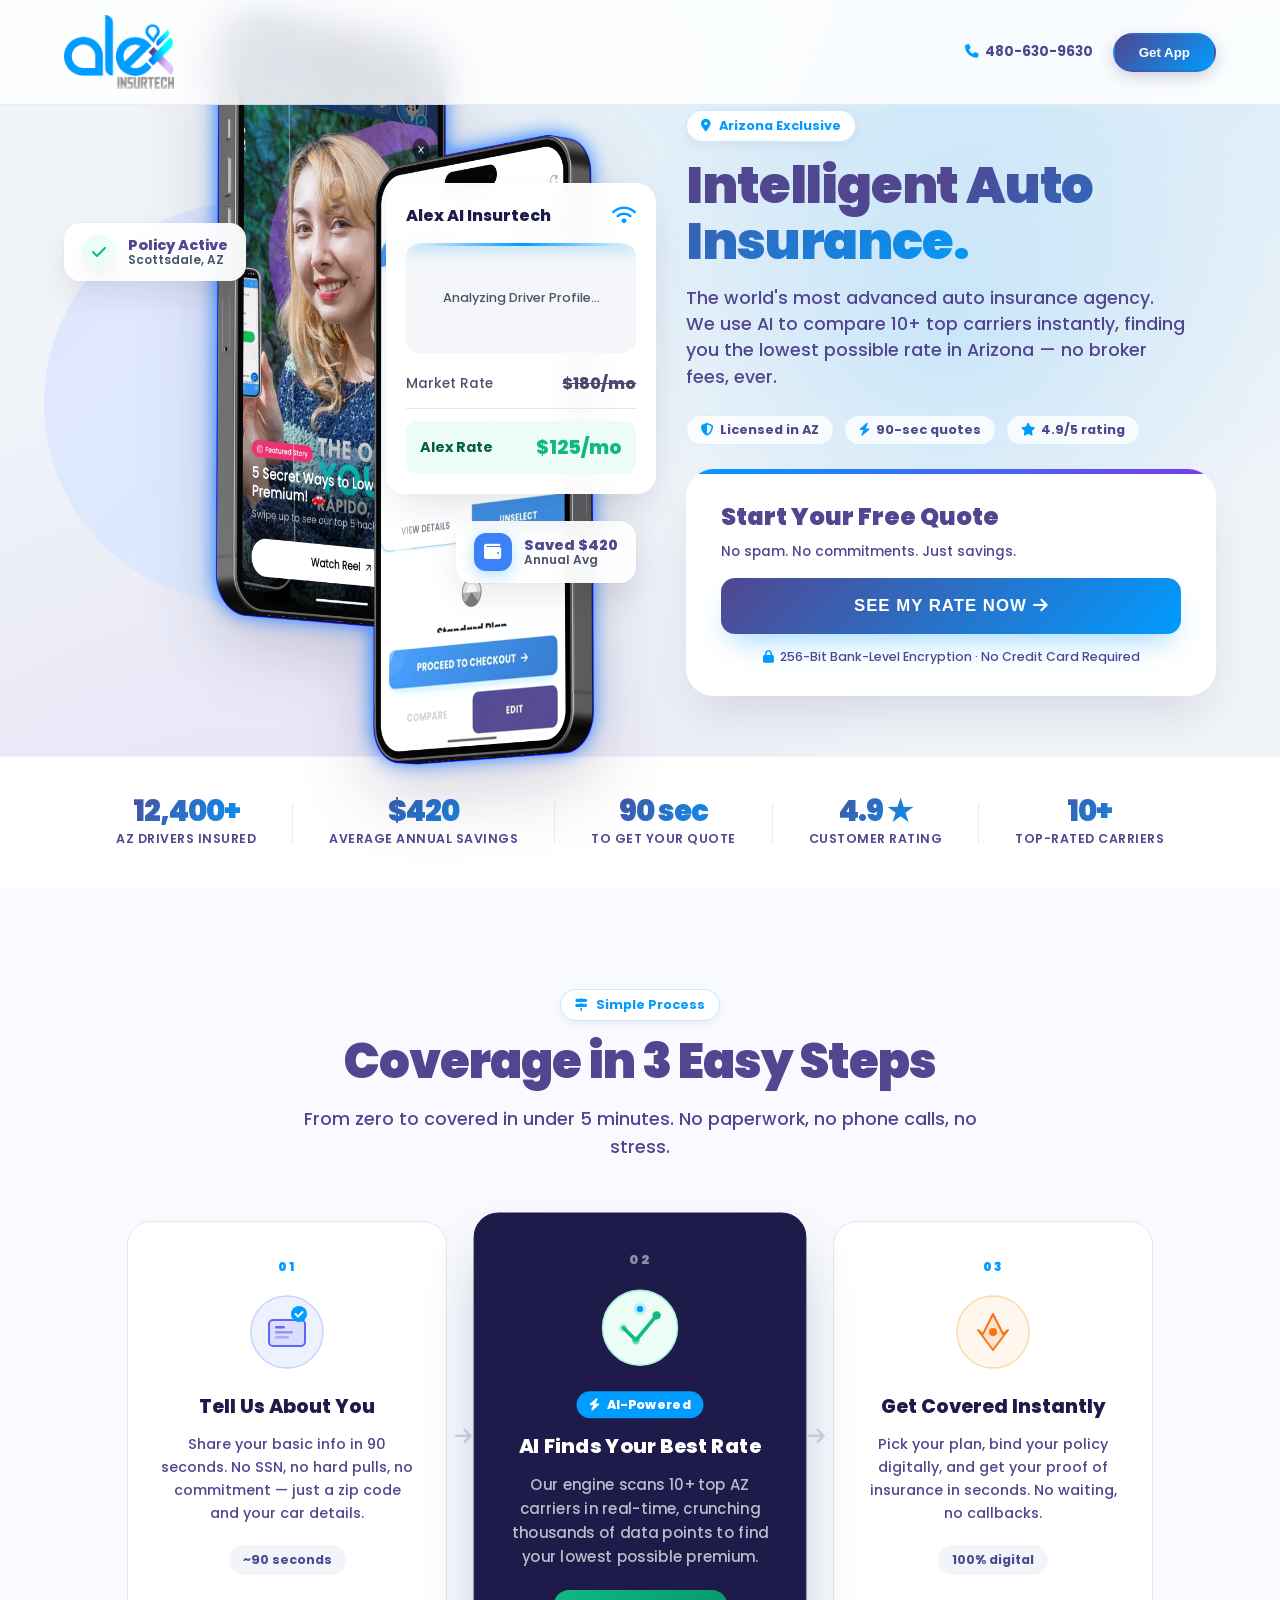
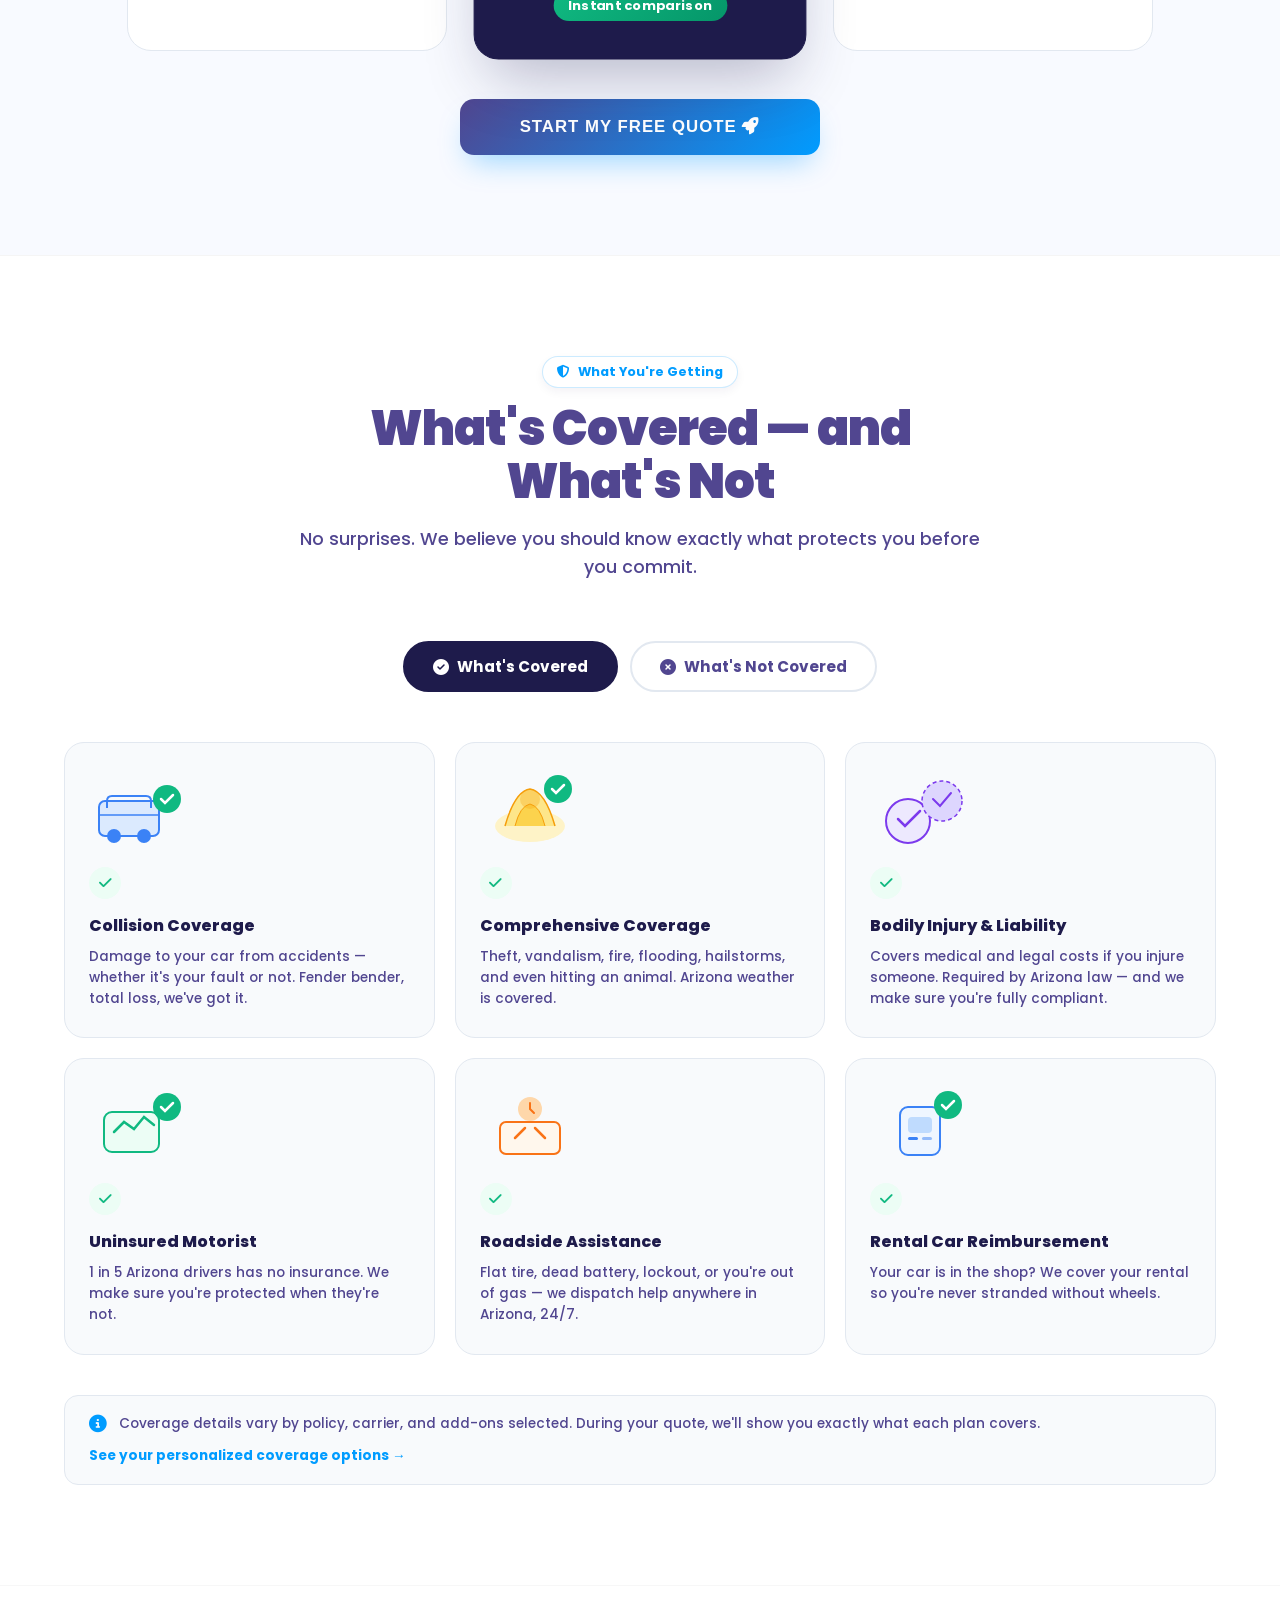
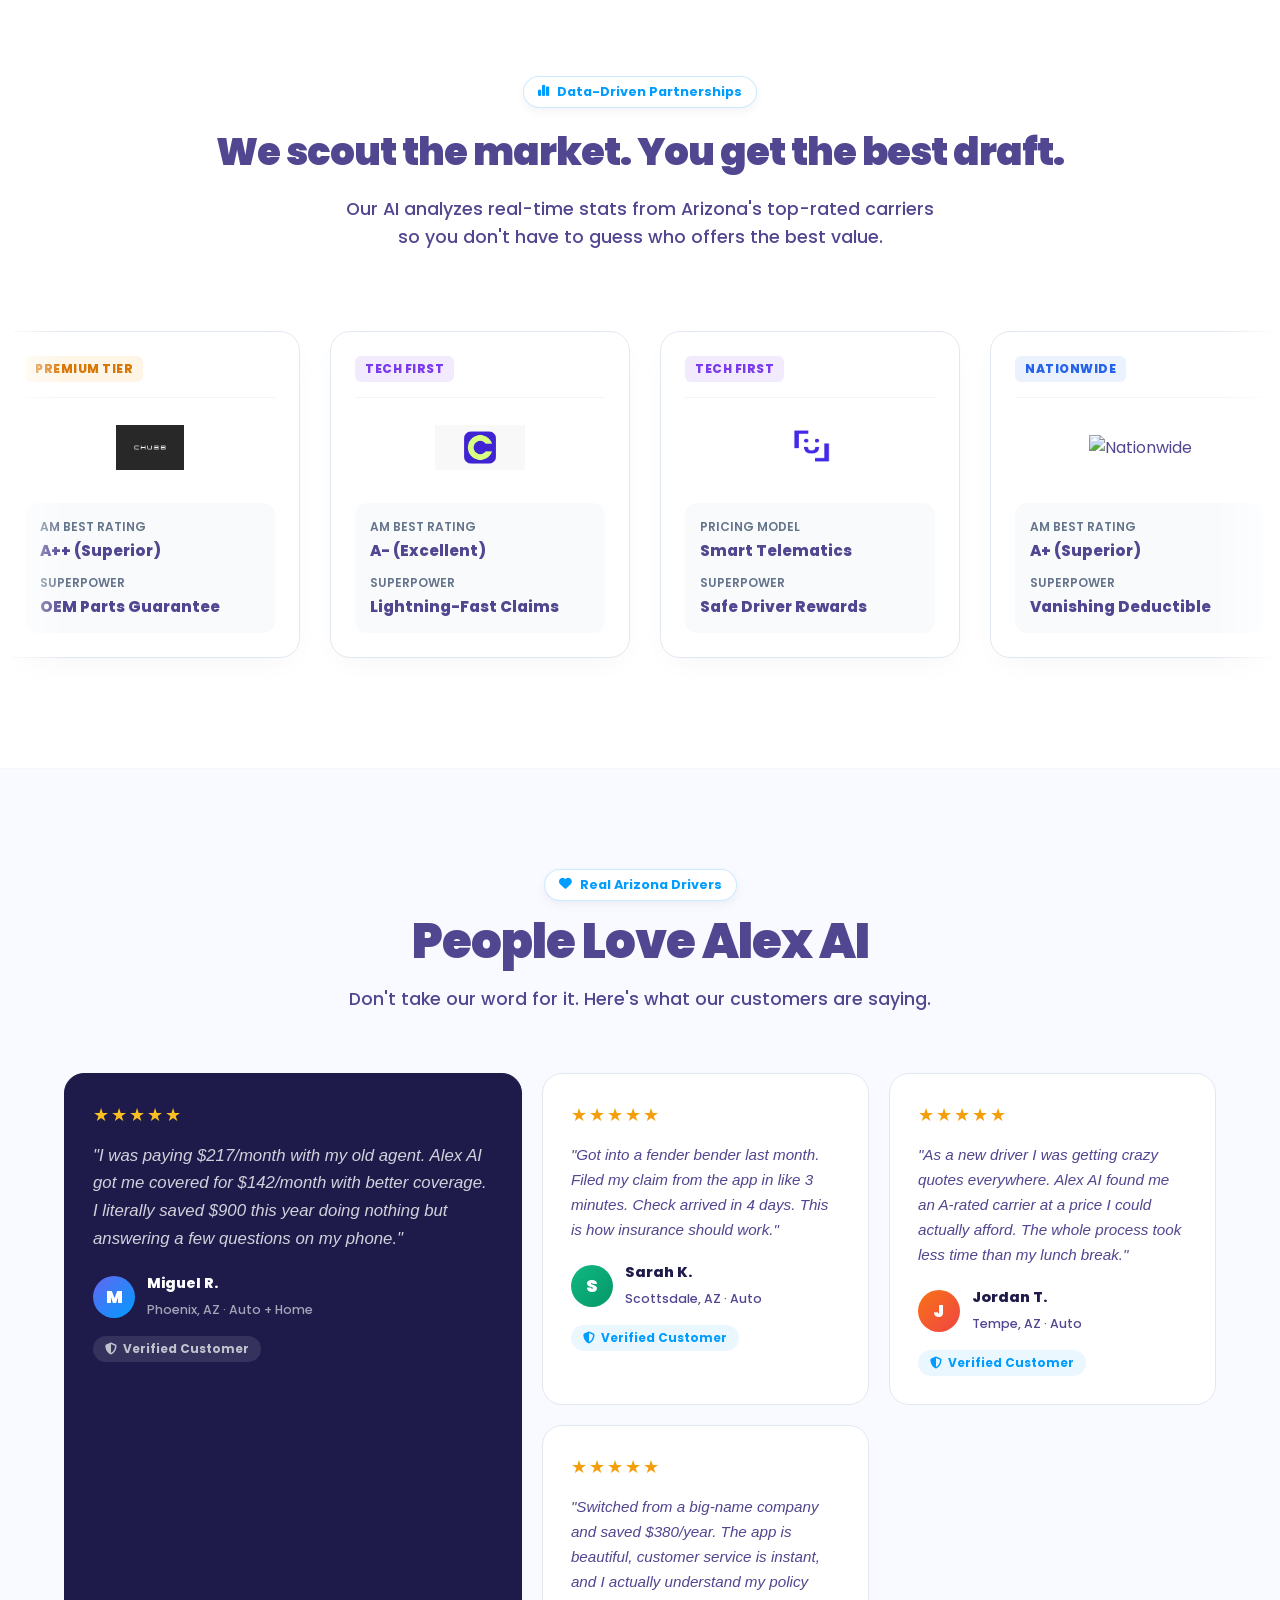
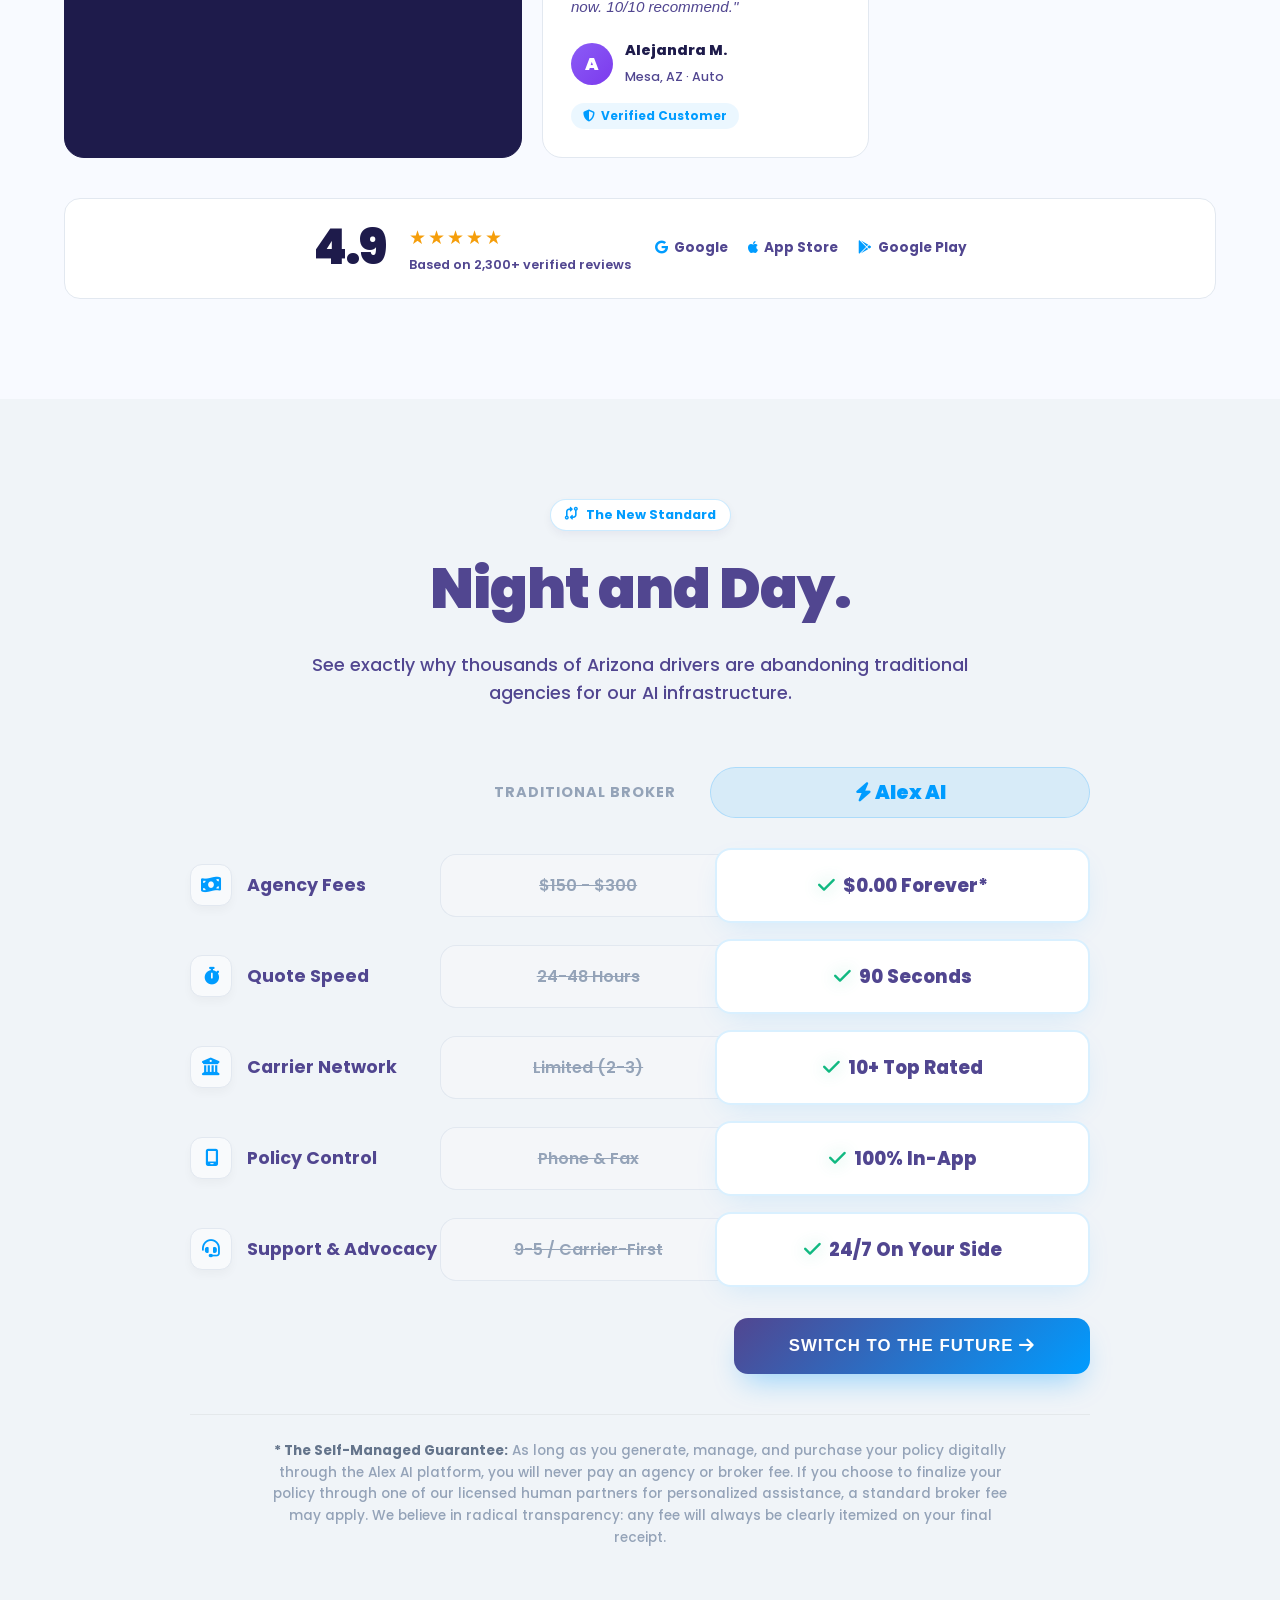
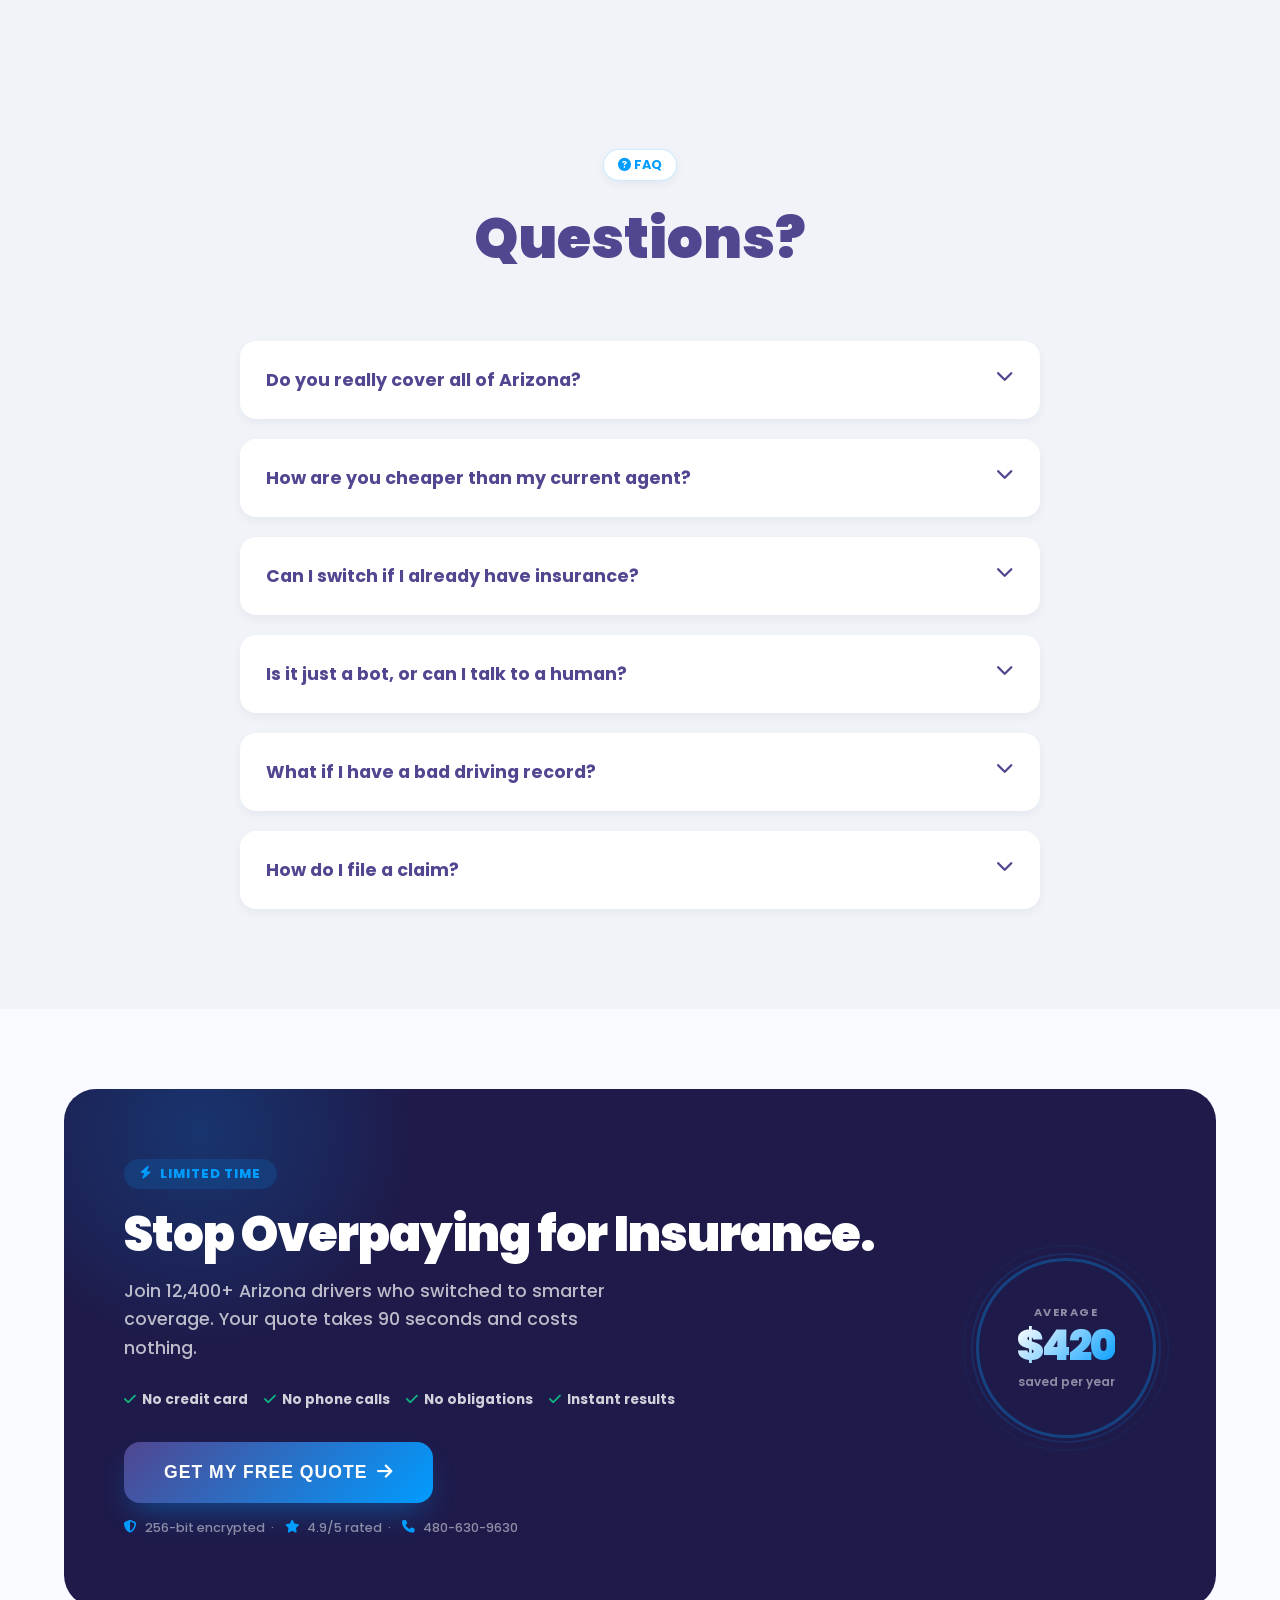
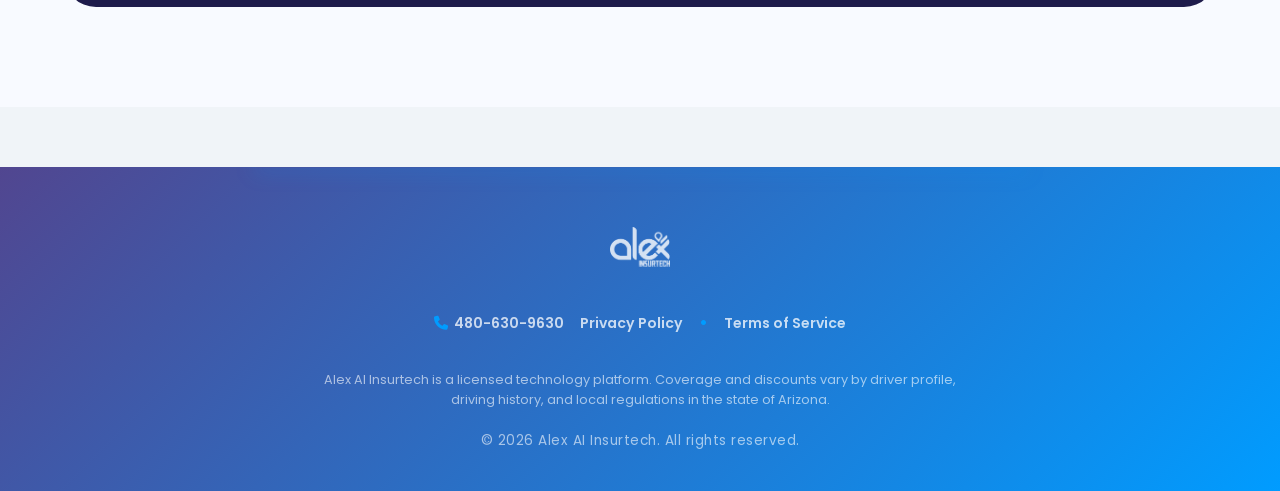
==== commit 8ab8d76e: "Add files via upload" ====
--- a/index.html
+++ b/index.html
@@ -583,11 +583,11 @@
         <div style="width:100px;height:100px;background:var(--brand-grad);border-radius:30px;margin:0 auto 25px;display:flex;align-items:center;justify-content:center;font-size:3rem;color:white;box-shadow:var(--shadow-glow);">
             <img src="./assets/logo-alex-heart-white.png" class="logo-heart" alt="Alex AI Logo">
         </div>
-        <h3 style="font-size:2.2rem;font-weight:900;color:var(--alex-deep);margin-bottom:10px;">Download Alex AI</h3>
+        <h3 style="font-size:2.2rem;font-weight:900;color:var(--alex-deep);margin-bottom:10px;">Download Alex AI App</h3>
         <p style="color:var(--text-secondary);margin-bottom:40px;font-weight:600;font-size:1.1rem;">Your entire policy in your pocket. 24/7 Support.</p>
         <div class="store-grid">
-            <a href="#" class="store-btn"><i class="fa-brands fa-apple"></i> <span>App Store</span></a>
-            <a href="#" class="store-btn"><i class="fa-brands fa-google-play"></i> <span>Google Play</span></a>
+            <a href="https://apps.apple.com/us/app/alex-ai-insurtech-app/id6752793999" class="store-btn"><i class="fa-brands fa-apple"></i> <span>App Store</span></a>
+            <a href="https://play.google.com/store/apps/details?id=cloud.alexai.movil&pcampaignid=web_share&pli=1" class="store-btn"><i class="fa-brands fa-google-play"></i> <span>Google Play</span></a>
         </div>
     </div>
 </div>
@@ -597,4 +597,4 @@
 <script src="./js/script.js"></script>
 <script src="./js/improvements.js"></script>
 </body>
-</html>
+</html>
--- a/css/improvements.css
+++ b/css/improvements.css
@@ -0,0 +1,725 @@
+/* ============================================
+   ALEX AI — IMPROVEMENTS CSS
+   New sections: Trust Bar, How It Works,
+   Coverage, Testimonials, Final CTA
+   ============================================ */
+
+/* ---- GLOBAL SECTION HELPERS ---- */
+.section-header {
+    text-align: center;
+    max-width: 680px;
+    margin: 0 auto 60px;
+}
+.section-title {
+    font-size: clamp(2rem, 4vw, 3rem);
+    font-weight: 900;
+    color: var(--alex-mid);
+    letter-spacing: -1px;
+    margin-bottom: 16px;
+    line-height: 1.1;
+}
+.section-sub {
+    font-size: 1.1rem;
+    color: var(--text-secondary);
+    line-height: 1.6;
+    font-weight: 500;
+}
+.text-center { text-align: center; }
+
+/* ---- HERO REVERSED (image left, CTA right) ---- */
+.hero-grid-reversed {
+    grid-template-columns: 1.1fr 1fr;
+}
+/* Mirror the scanner card to the right side */
+.hero-grid-reversed .premium-scanner-card {
+    left: auto;
+    right: -10px;
+}
+/* Adjust floating badges for left-side visual */
+.hero-grid-reversed .fs-1 {
+    right: auto;
+    left: 0px;
+}
+.hero-grid-reversed .fs-2 {
+    left: auto;
+    right: 10px;
+}
+@media (max-width: 900px) {
+    .hero-grid-reversed {
+        grid-template-columns: 1fr;
+    }
+    /* On mobile, visual goes back on top naturally */
+    .hero-grid-reversed .premium-scanner-card {
+        left: 50%;
+        right: auto;
+        transform: translateX(-50%);
+        animation: none;
+    }
+    .hero-grid-reversed .fs-1 { left: 0; right: auto; }
+    .hero-grid-reversed .fs-2 { right: 0; left: auto; }
+}
+
+/* ---- NAV PHONE ---- */
+.nav-phone {
+    font-size: 0.85rem;
+    font-weight: 700;
+    color: var(--alex-mid);
+    text-decoration: none;
+    display: flex;
+    align-items: center;
+    gap: 6px;
+    transition: color 0.2s;
+}
+.nav-phone:hover { color: var(--alex-blue); }
+.nav-phone i { color: var(--alex-blue); }
+@media (max-width: 600px) { .nav-phone { display: none; } }
+
+/* ---- HERO IMPROVEMENTS ---- */
+.trust-pills {
+    display: flex;
+    gap: 10px;
+    flex-wrap: wrap;
+    margin-bottom: 24px;
+}
+.trust-pill {
+    display: inline-flex;
+    align-items: center;
+    gap: 6px;
+    background: rgba(255,255,255,0.8);
+    border: 1px solid rgba(0,156,255,0.15);
+    padding: 5px 14px;
+    border-radius: 50px;
+    font-size: 0.8rem;
+    font-weight: 700;
+    color: var(--alex-mid);
+}
+.trust-pill i { color: var(--alex-blue); }
+.widget-sub {
+    font-size: 0.85rem;
+    color: var(--text-secondary);
+    font-weight: 500;
+    margin-bottom: 16px;
+    margin-top: -10px;
+}
+.widget-security {
+    text-align: center;
+    font-size: 0.78rem;
+    color: var(--text-secondary);
+    margin-top: 14px;
+    display: flex;
+    align-items: center;
+    justify-content: center;
+    gap: 6px;
+    font-weight: 500;
+}
+.widget-security i { color: var(--alex-blue); }
+.btn-wide { max-width: 360px; margin: 0 auto; display: block; }
+
+/* ============================================
+   TRUST BAR
+   ============================================ */
+.trust-bar {
+    background: #fff;
+    border-top: 1px solid rgba(0,0,0,0.04);
+    border-bottom: 1px solid rgba(0,0,0,0.04);
+    padding: 28px 0;
+}
+.trust-bar-inner {
+    display: flex;
+    align-items: center;
+    justify-content: center;
+    gap: 0;
+    flex-wrap: wrap;
+}
+.trust-stat {
+    text-align: center;
+    padding: 12px 36px;
+}
+.ts-number {
+    font-size: 1.8rem;
+    font-weight: 900;
+    color: var(--alex-deep);
+    letter-spacing: -1px;
+    line-height: 1;
+    background: var(--brand-grad);
+    -webkit-background-clip: text;
+    -webkit-text-fill-color: transparent;
+}
+.ts-label {
+    font-size: 0.78rem;
+    font-weight: 600;
+    color: var(--text-secondary);
+    margin-top: 4px;
+    text-transform: uppercase;
+    letter-spacing: 0.5px;
+}
+.trust-divider {
+    width: 1px;
+    height: 40px;
+    background: rgba(81,70,144,0.12);
+}
+@media (max-width: 700px) {
+    .trust-bar-inner { gap: 0; }
+    .trust-stat { padding: 10px 18px; }
+    .ts-number { font-size: 1.4rem; }
+    .trust-divider { display: none; }
+}
+
+/* ============================================
+   HOW IT WORKS
+   ============================================ */
+.how-it-works { background: #F8FAFF; }
+.steps-grid {
+    display: flex;
+    align-items: stretch;
+    gap: 0;
+    justify-content: center;
+    flex-wrap: wrap;
+}
+.step-card {
+    background: #fff;
+    border: 1px solid #E2E8F0;
+    border-radius: 24px;
+    padding: 36px 30px;
+    flex: 1;
+    max-width: 320px;
+    min-width: 240px;
+    position: relative;
+    transition: all 0.3s ease;
+    text-align: center;
+}
+.step-card:hover {
+    transform: translateY(-6px);
+    box-shadow: 0 20px 50px -15px rgba(81,70,144,0.15);
+    border-color: rgba(0,156,255,0.25);
+}
+.step-card.featured {
+    background: var(--alex-deep);
+    border-color: var(--alex-deep);
+    color: white;
+    transform: scale(1.04);
+    box-shadow: 0 30px 60px -15px rgba(30,27,75,0.3);
+    z-index: 2;
+}
+.step-card.featured:hover { transform: scale(1.04) translateY(-6px); }
+.step-num {
+    font-size: 0.75rem;
+    font-weight: 900;
+    letter-spacing: 2px;
+    color: var(--alex-blue);
+    text-transform: uppercase;
+    margin-bottom: 16px;
+}
+.step-card.featured .step-num { color: rgba(255,255,255,0.5); }
+.step-svg {
+    width: 80px;
+    height: 80px;
+    margin: 0 auto 20px;
+    display: block;
+}
+.step-card h3 {
+    font-size: 1.2rem;
+    font-weight: 800;
+    color: var(--alex-deep);
+    margin-bottom: 12px;
+}
+.step-card.featured h3 { color: #fff; }
+.step-card p {
+    font-size: 0.9rem;
+    line-height: 1.6;
+    color: var(--text-secondary);
+    font-weight: 500;
+    margin-bottom: 20px;
+}
+.step-card.featured p { color: rgba(255,255,255,0.7); }
+.step-cta-pill {
+    display: inline-block;
+    background: #F1F5F9;
+    color: var(--alex-mid);
+    font-size: 0.78rem;
+    font-weight: 700;
+    padding: 6px 14px;
+    border-radius: 50px;
+}
+.step-card.featured .step-cta-pill { background: rgba(255,255,255,0.1); color: #fff; }
+.featured-badge {
+    display: inline-flex;
+    align-items: center;
+    gap: 6px;
+    background: var(--alex-blue);
+    color: #fff;
+    font-size: 0.75rem;
+    font-weight: 800;
+    padding: 4px 12px;
+    border-radius: 50px;
+    margin-bottom: 12px;
+}
+.step-connector {
+    display: flex;
+    align-items: center;
+    justify-content: center;
+    color: #CBD5E1;
+    font-size: 1.2rem;
+    padding: 0 8px;
+    flex-shrink: 0;
+}
+.steps-cta {
+    text-align: center;
+    margin-top: 48px;
+}
+@media (max-width: 800px) {
+    .steps-grid { flex-direction: column; align-items: center; gap: 20px; }
+    .step-card { max-width: 100%; width: 100%; }
+    .step-card.featured { transform: none; }
+    .step-connector { transform: rotate(90deg); padding: 0; }
+}
+
+/* ============================================
+   COVERAGE SECTION (Lemonade-style)
+   ============================================ */
+.coverage-section {
+    background: #fff;
+    padding: 100px 0;
+    border-top: 1px solid rgba(0,0,0,0.04);
+}
+.coverage-tabs {
+    display: flex;
+    justify-content: center;
+    gap: 12px;
+    margin-bottom: 50px;
+}
+.cov-tab {
+    padding: 12px 28px;
+    border-radius: 50px;
+    border: 2px solid #E2E8F0;
+    background: #fff;
+    font-family: 'Poppins', sans-serif;
+    font-weight: 700;
+    font-size: 0.95rem;
+    color: var(--text-secondary);
+    cursor: pointer;
+    transition: all 0.25s ease;
+    display: flex;
+    align-items: center;
+    gap: 8px;
+}
+.cov-tab.active {
+    background: var(--alex-deep);
+    color: #fff;
+    border-color: var(--alex-deep);
+}
+.cov-tab i { font-size: 1rem; }
+.coverage-panel { display: none; }
+.coverage-panel.active { display: block; }
+.coverage-grid {
+    display: grid;
+    grid-template-columns: repeat(3, 1fr);
+    gap: 20px;
+}
+.cov-card {
+    background: #F8FAFC;
+    border: 1.5px solid #E2E8F0;
+    border-radius: 20px;
+    padding: 28px 24px;
+    position: relative;
+    transition: all 0.3s cubic-bezier(0.34,1.56,0.64,1);
+    overflow: hidden;
+}
+.cov-card:hover { transform: translateY(-5px); }
+.cov-card.in:hover {
+    border-color: rgba(16,185,129,0.3);
+    box-shadow: 0 16px 40px -10px rgba(16,185,129,0.12);
+}
+.cov-card.out:hover {
+    border-color: rgba(239,68,68,0.3);
+    box-shadow: 0 16px 40px -10px rgba(239,68,68,0.1);
+}
+.cov-illustration {
+    width: 100px;
+    height: 80px;
+    margin-bottom: 16px;
+}
+.cov-check, .cov-x {
+    width: 32px;
+    height: 32px;
+    border-radius: 50%;
+    display: flex;
+    align-items: center;
+    justify-content: center;
+    font-size: 0.9rem;
+    margin-bottom: 14px;
+    font-weight: 900;
+}
+.cov-check {
+    background: #ECFDF5;
+    color: #10B981;
+}
+.cov-x {
+    background: #FEF2F2;
+    color: #EF4444;
+}
+.cov-card h4 {
+    font-size: 1rem;
+    font-weight: 800;
+    color: var(--alex-deep);
+    margin-bottom: 8px;
+}
+.cov-card p {
+    font-size: 0.85rem;
+    color: var(--text-secondary);
+    line-height: 1.55;
+    font-weight: 500;
+    margin: 0;
+}
+.coverage-disclaimer {
+    margin-top: 40px;
+    background: #F8FAFC;
+    border: 1px solid #E2E8F0;
+    border-radius: 14px;
+    padding: 18px 24px;
+    font-size: 0.85rem;
+    color: var(--text-secondary);
+    font-weight: 500;
+    display: flex;
+    align-items: center;
+    gap: 12px;
+    flex-wrap: wrap;
+}
+.coverage-disclaimer i { color: var(--alex-blue); font-size: 1.1rem; flex-shrink: 0; }
+.coverage-disclaimer a {
+    color: var(--alex-blue);
+    font-weight: 700;
+    text-decoration: none;
+    white-space: nowrap;
+}
+.coverage-disclaimer a:hover { text-decoration: underline; }
+
+@media (max-width: 900px) {
+    .coverage-grid { grid-template-columns: 1fr 1fr; }
+}
+@media (max-width: 600px) {
+    .coverage-grid { grid-template-columns: 1fr; }
+    .coverage-tabs { flex-direction: column; align-items: center; }
+}
+
+/* ============================================
+   TESTIMONIALS
+   ============================================ */
+.testimonials-section { background: #F8FAFF; }
+.testimonials-grid {
+    display: grid;
+    grid-template-columns: 1.4fr 1fr 1fr;
+    grid-template-rows: auto auto;
+    gap: 20px;
+}
+.testi-card {
+    background: #fff;
+    border: 1px solid #E2E8F0;
+    border-radius: 20px;
+    padding: 28px;
+    position: relative;
+    transition: all 0.3s ease;
+}
+.testi-card:hover {
+    transform: translateY(-4px);
+    box-shadow: 0 16px 40px -10px rgba(81,70,144,0.1);
+}
+.testi-card.featured-testi {
+    grid-row: span 2;
+    background: var(--alex-deep);
+    border-color: var(--alex-deep);
+}
+.testi-stars {
+    color: #F59E0B;
+    font-size: 1.1rem;
+    letter-spacing: 2px;
+    margin-bottom: 14px;
+}
+.testi-card.featured-testi .testi-stars { color: #FBBF24; }
+.testi-quote {
+    font-size: 0.95rem;
+    line-height: 1.65;
+    color: var(--text-secondary);
+    font-weight: 500;
+    margin-bottom: 20px;
+    font-style: italic;
+}
+.testi-card.featured-testi .testi-quote {
+    color: rgba(255,255,255,0.8);
+    font-size: 1.05rem;
+}
+.testi-author {
+    display: flex;
+    align-items: center;
+    gap: 12px;
+    margin-bottom: 14px;
+}
+.testi-avatar {
+    width: 42px;
+    height: 42px;
+    border-radius: 50%;
+    display: flex;
+    align-items: center;
+    justify-content: center;
+    font-size: 1.1rem;
+    font-weight: 900;
+    color: #fff;
+    flex-shrink: 0;
+}
+.testi-author strong {
+    display: block;
+    font-weight: 800;
+    font-size: 0.9rem;
+    color: var(--alex-deep);
+    margin-bottom: 2px;
+}
+.testi-card.featured-testi .testi-author strong { color: #fff; }
+.testi-author span {
+    font-size: 0.78rem;
+    color: var(--text-secondary);
+    font-weight: 500;
+}
+.testi-card.featured-testi .testi-author span { color: rgba(255,255,255,0.6); }
+.testi-badge {
+    display: inline-flex;
+    align-items: center;
+    gap: 6px;
+    background: rgba(0,156,255,0.08);
+    color: var(--alex-blue);
+    font-size: 0.75rem;
+    font-weight: 700;
+    padding: 4px 12px;
+    border-radius: 50px;
+}
+.testi-card.featured-testi .testi-badge {
+    background: rgba(255,255,255,0.1);
+    color: rgba(255,255,255,0.7);
+}
+.testi-aggregate {
+    display: flex;
+    align-items: center;
+    justify-content: center;
+    gap: 24px;
+    margin-top: 40px;
+    padding: 24px;
+    background: #fff;
+    border: 1px solid #E2E8F0;
+    border-radius: 16px;
+    flex-wrap: wrap;
+}
+.testi-agg-score {
+    font-size: 3rem;
+    font-weight: 900;
+    color: var(--alex-deep);
+    letter-spacing: -2px;
+    line-height: 1;
+}
+.testi-agg-stars { color: #F59E0B; font-size: 1.2rem; letter-spacing: 2px; margin-bottom: 4px; }
+.testi-agg-label { font-size: 0.8rem; font-weight: 600; color: var(--text-secondary); }
+.testi-agg-logos {
+    display: flex;
+    gap: 20px;
+    align-items: center;
+}
+.testi-agg-logos span {
+    display: flex;
+    align-items: center;
+    gap: 6px;
+    font-size: 0.85rem;
+    font-weight: 700;
+    color: var(--text-secondary);
+}
+.testi-agg-logos i { color: var(--alex-blue); }
+@media (max-width: 900px) {
+    .testimonials-grid { grid-template-columns: 1fr 1fr; }
+    .testi-card.featured-testi { grid-row: span 1; grid-column: span 2; }
+}
+@media (max-width: 600px) {
+    .testimonials-grid { grid-template-columns: 1fr; }
+    .testi-card.featured-testi { grid-column: span 1; }
+}
+
+/* ============================================
+   FINAL CTA
+   ============================================ */
+.final-cta-section {
+    padding: 80px 0 100px;
+    background: #F8FAFF;
+}
+.final-cta-card {
+    background: var(--alex-deep);
+    border-radius: 32px;
+    padding: 70px 60px;
+    display: grid;
+    grid-template-columns: 1fr auto;
+    gap: 60px;
+    align-items: center;
+    position: relative;
+    overflow: hidden;
+}
+.fcta-glow {
+    position: absolute;
+    top: -40%;
+    left: -10%;
+    width: 500px;
+    height: 500px;
+    background: radial-gradient(circle, rgba(0,156,255,0.2), transparent 60%);
+    pointer-events: none;
+}
+.fcta-content { position: relative; z-index: 2; }
+.fcta-badge {
+    display: inline-flex;
+    align-items: center;
+    gap: 8px;
+    background: rgba(0,156,255,0.15);
+    color: var(--alex-blue);
+    padding: 6px 16px;
+    border-radius: 50px;
+    font-size: 0.8rem;
+    font-weight: 800;
+    letter-spacing: 1px;
+    text-transform: uppercase;
+    margin-bottom: 20px;
+}
+.fcta-content h2 {
+    font-size: clamp(2rem, 4vw, 3rem);
+    font-weight: 900;
+    color: #fff;
+    letter-spacing: -1px;
+    line-height: 1.1;
+    margin-bottom: 16px;
+}
+.fcta-content p {
+    font-size: 1.1rem;
+    color: rgba(255,255,255,0.7);
+    line-height: 1.6;
+    margin-bottom: 28px;
+    font-weight: 500;
+    max-width: 500px;
+}
+.fcta-features {
+    display: flex;
+    gap: 16px;
+    flex-wrap: wrap;
+    margin-bottom: 32px;
+}
+.fcta-features span {
+    display: flex;
+    align-items: center;
+    gap: 6px;
+    font-size: 0.85rem;
+    font-weight: 700;
+    color: rgba(255,255,255,0.8);
+}
+.fcta-features i { color: #10B981; }
+.btn-large {
+    padding: 20px 40px;
+    font-size: 1.1rem;
+    border-radius: 16px;
+    display: inline-flex;
+    align-items: center;
+    gap: 10px;
+    width: auto;
+}
+.fcta-security {
+    margin-top: 16px;
+    font-size: 0.8rem;
+    color: rgba(255,255,255,0.5);
+    font-weight: 500;
+    display: flex;
+    align-items: center;
+    gap: 8px;
+    flex-wrap: wrap;
+}
+.fcta-security i { color: var(--alex-blue); }
+
+/* Ring stat */
+.fcta-visual { position: relative; z-index: 2; }
+.fcta-stat-ring {
+    width: 180px;
+    height: 180px;
+    border-radius: 50%;
+    border: 3px solid rgba(0,156,255,0.3);
+    display: flex;
+    flex-direction: column;
+    align-items: center;
+    justify-content: center;
+    text-align: center;
+    position: relative;
+    animation: ringPulse 3s ease-in-out infinite;
+}
+.fcta-stat-ring::before {
+    content: '';
+    position: absolute;
+    inset: -8px;
+    border-radius: 50%;
+    border: 2px solid rgba(0,156,255,0.12);
+}
+.fcta-stat-ring::after {
+    content: '';
+    position: absolute;
+    inset: -16px;
+    border-radius: 50%;
+    border: 1.5px solid rgba(0,156,255,0.07);
+}
+@keyframes ringPulse {
+    0%, 100% { box-shadow: 0 0 30px rgba(0,156,255,0.2); }
+    50% { box-shadow: 0 0 60px rgba(0,156,255,0.4); }
+}
+.ring-label {
+    font-size: 0.7rem;
+    font-weight: 700;
+    text-transform: uppercase;
+    letter-spacing: 1.5px;
+    color: rgba(255,255,255,0.5);
+    margin-bottom: 4px;
+}
+.ring-number {
+    font-size: 2.6rem;
+    font-weight: 900;
+    color: #fff;
+    letter-spacing: -2px;
+    line-height: 1;
+    background: linear-gradient(135deg, #fff, var(--alex-blue));
+    -webkit-background-clip: text;
+    -webkit-text-fill-color: transparent;
+}
+.ring-sub {
+    font-size: 0.75rem;
+    font-weight: 600;
+    color: rgba(255,255,255,0.5);
+    margin-top: 6px;
+}
+@media (max-width: 900px) {
+    .final-cta-card {
+        grid-template-columns: 1fr;
+        padding: 50px 30px;
+        text-align: center;
+    }
+    .fcta-features { justify-content: center; }
+    .fcta-visual { display: flex; justify-content: center; }
+    .fcta-security { justify-content: center; }
+    .fcta-content p { margin-left: auto; margin-right: auto; }
+}
+
+/* ---- FOOTER LINKS ---- */
+.footer-links {
+    display: flex;
+    align-items: center;
+    justify-content: center;
+    gap: 16px;
+    flex-wrap: wrap;
+    margin: 16px 0;
+    font-size: 0.88rem;
+    font-weight: 600;
+}
+.footer-links a {
+    color: rgba(255,255,255,0.75);
+    text-decoration: none;
+    transition: color 0.2s;
+    display: flex;
+    align-items: center;
+    gap: 6px;
+}
+.footer-links a:hover { color: #fff; }
+.footer-links i { color: var(--alex-blue); }
